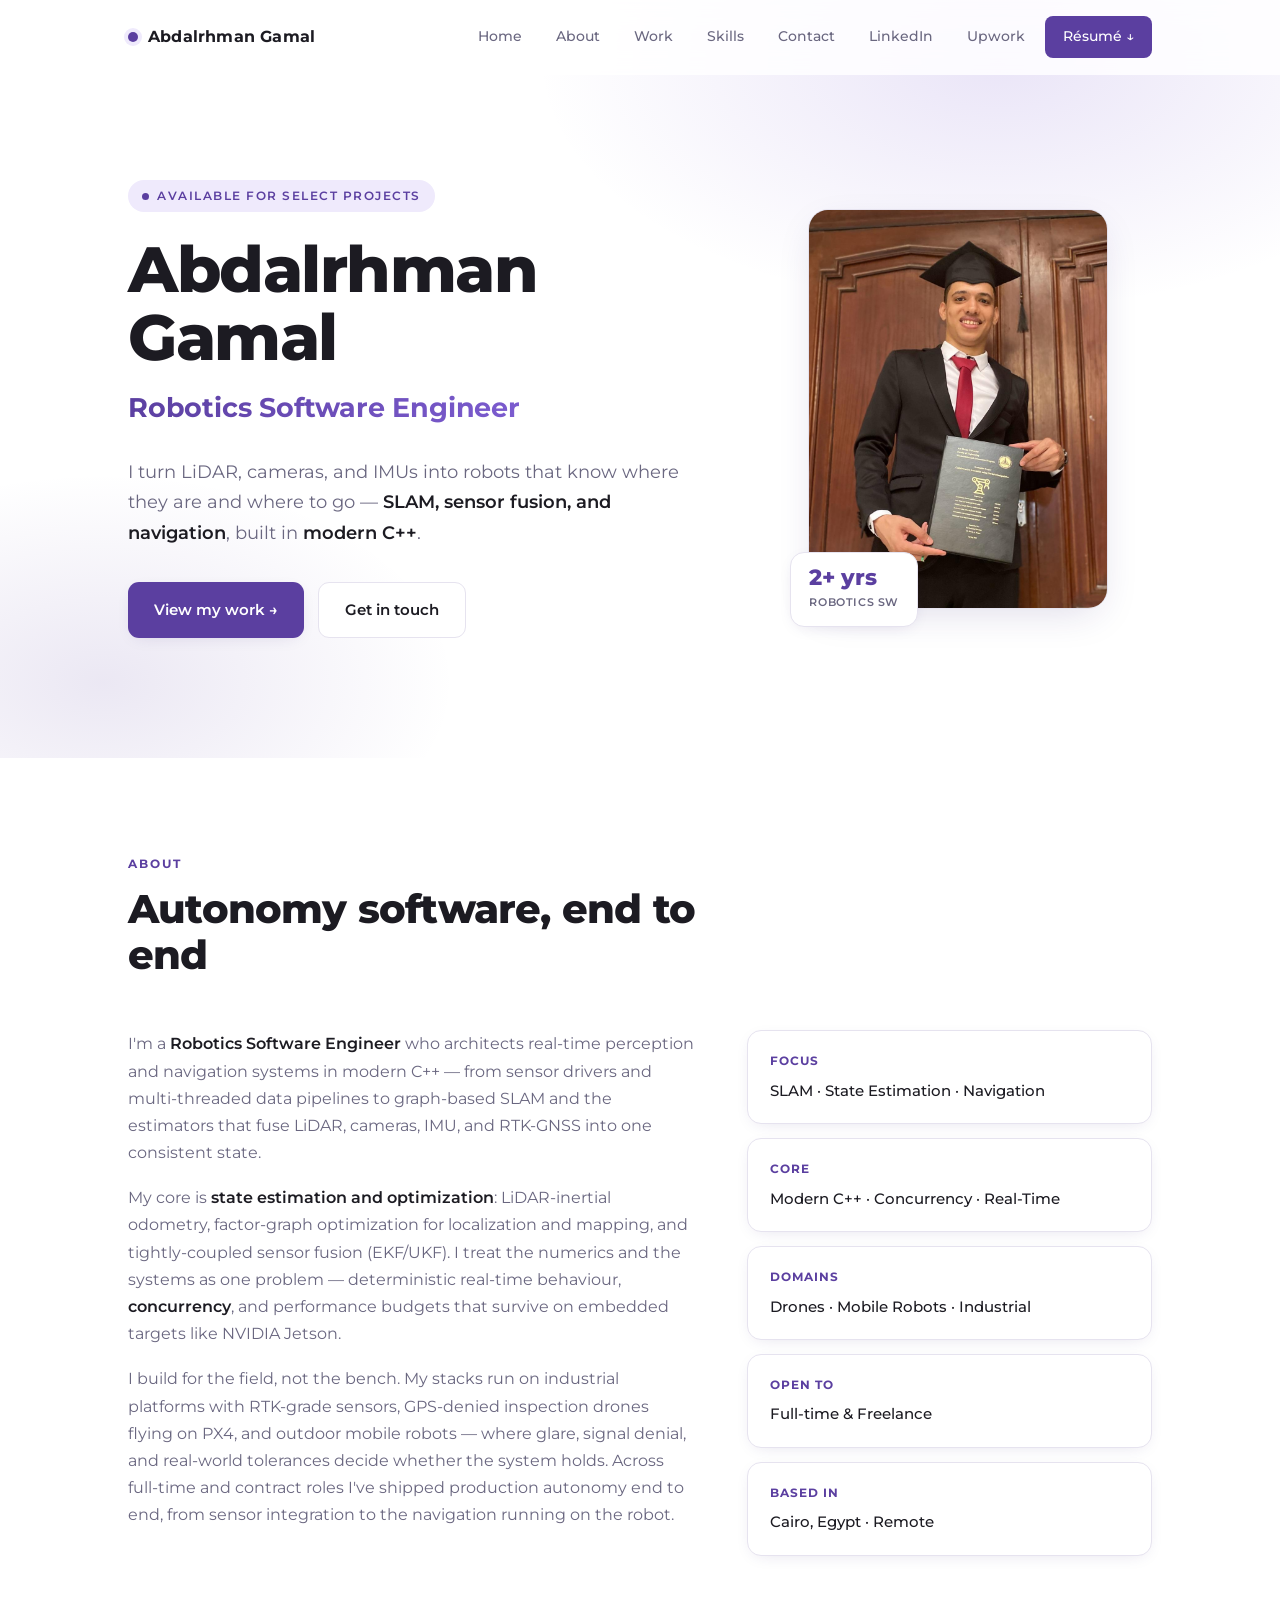
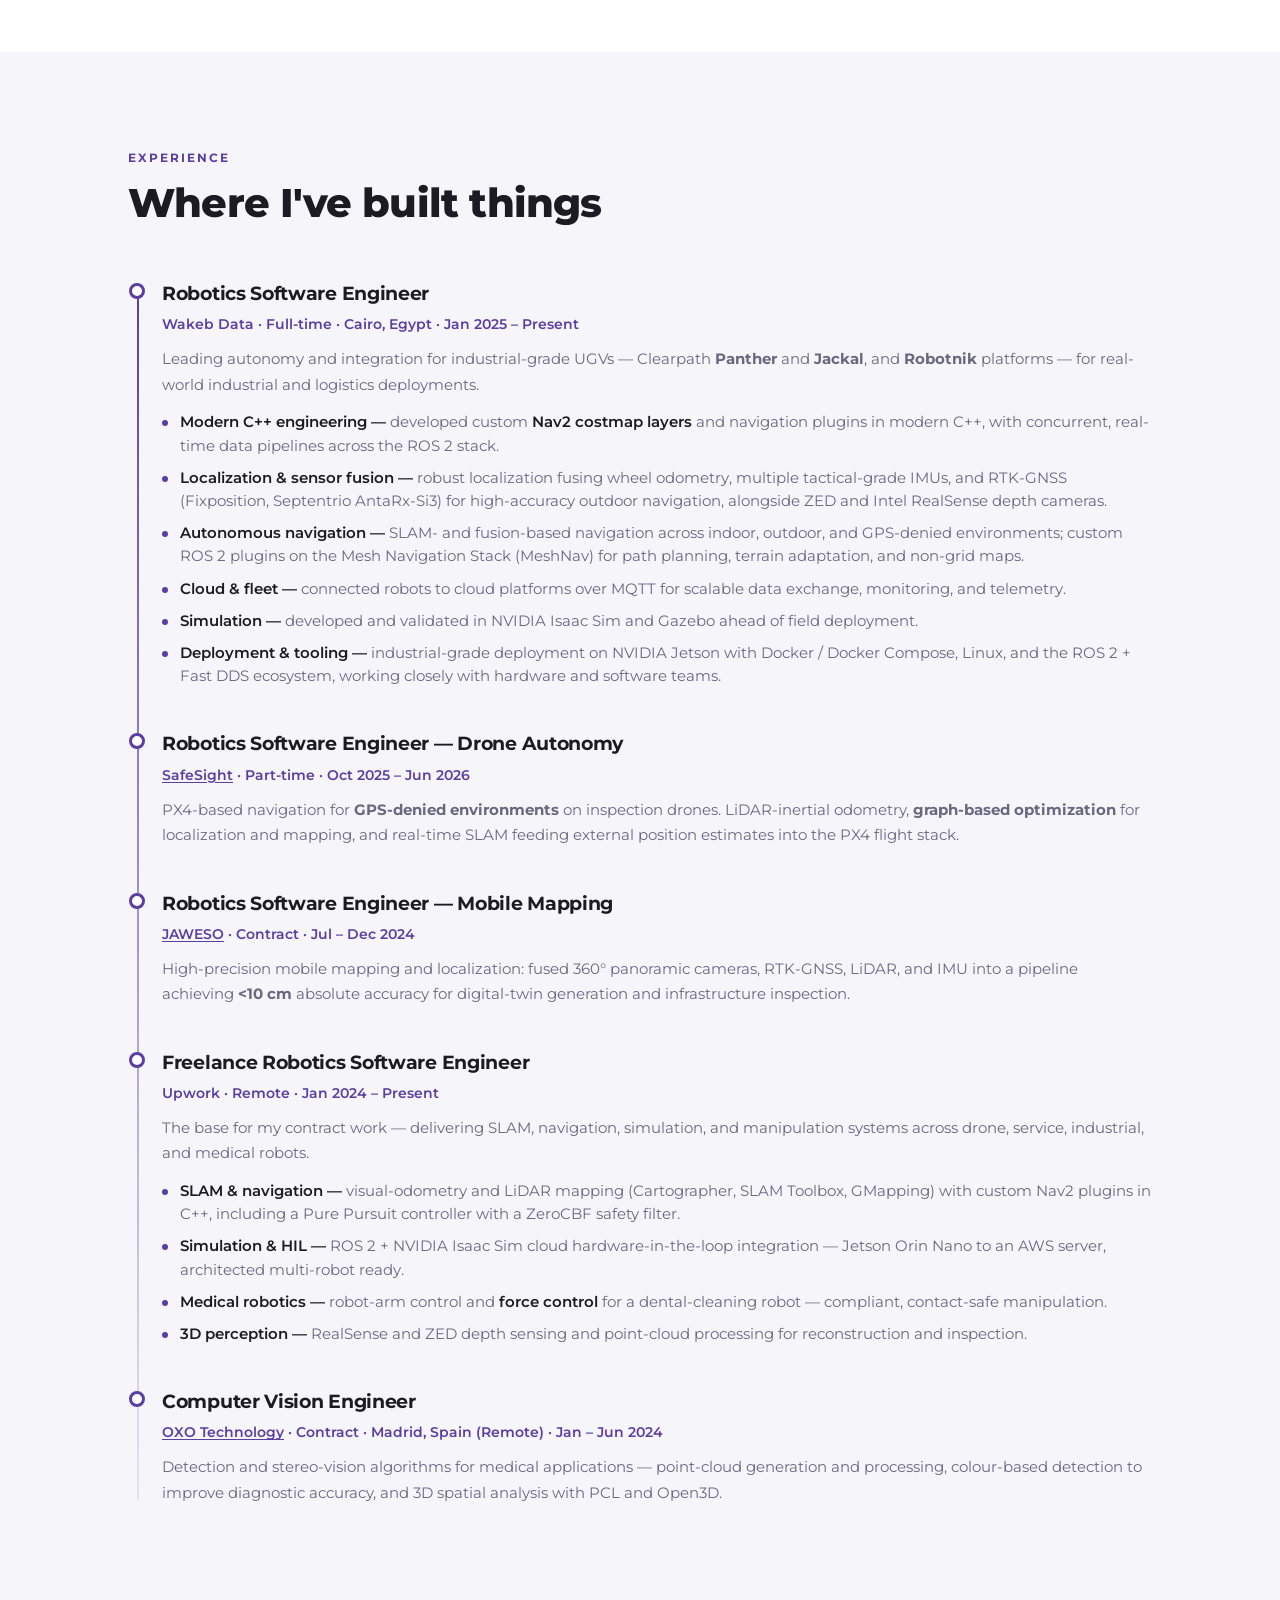
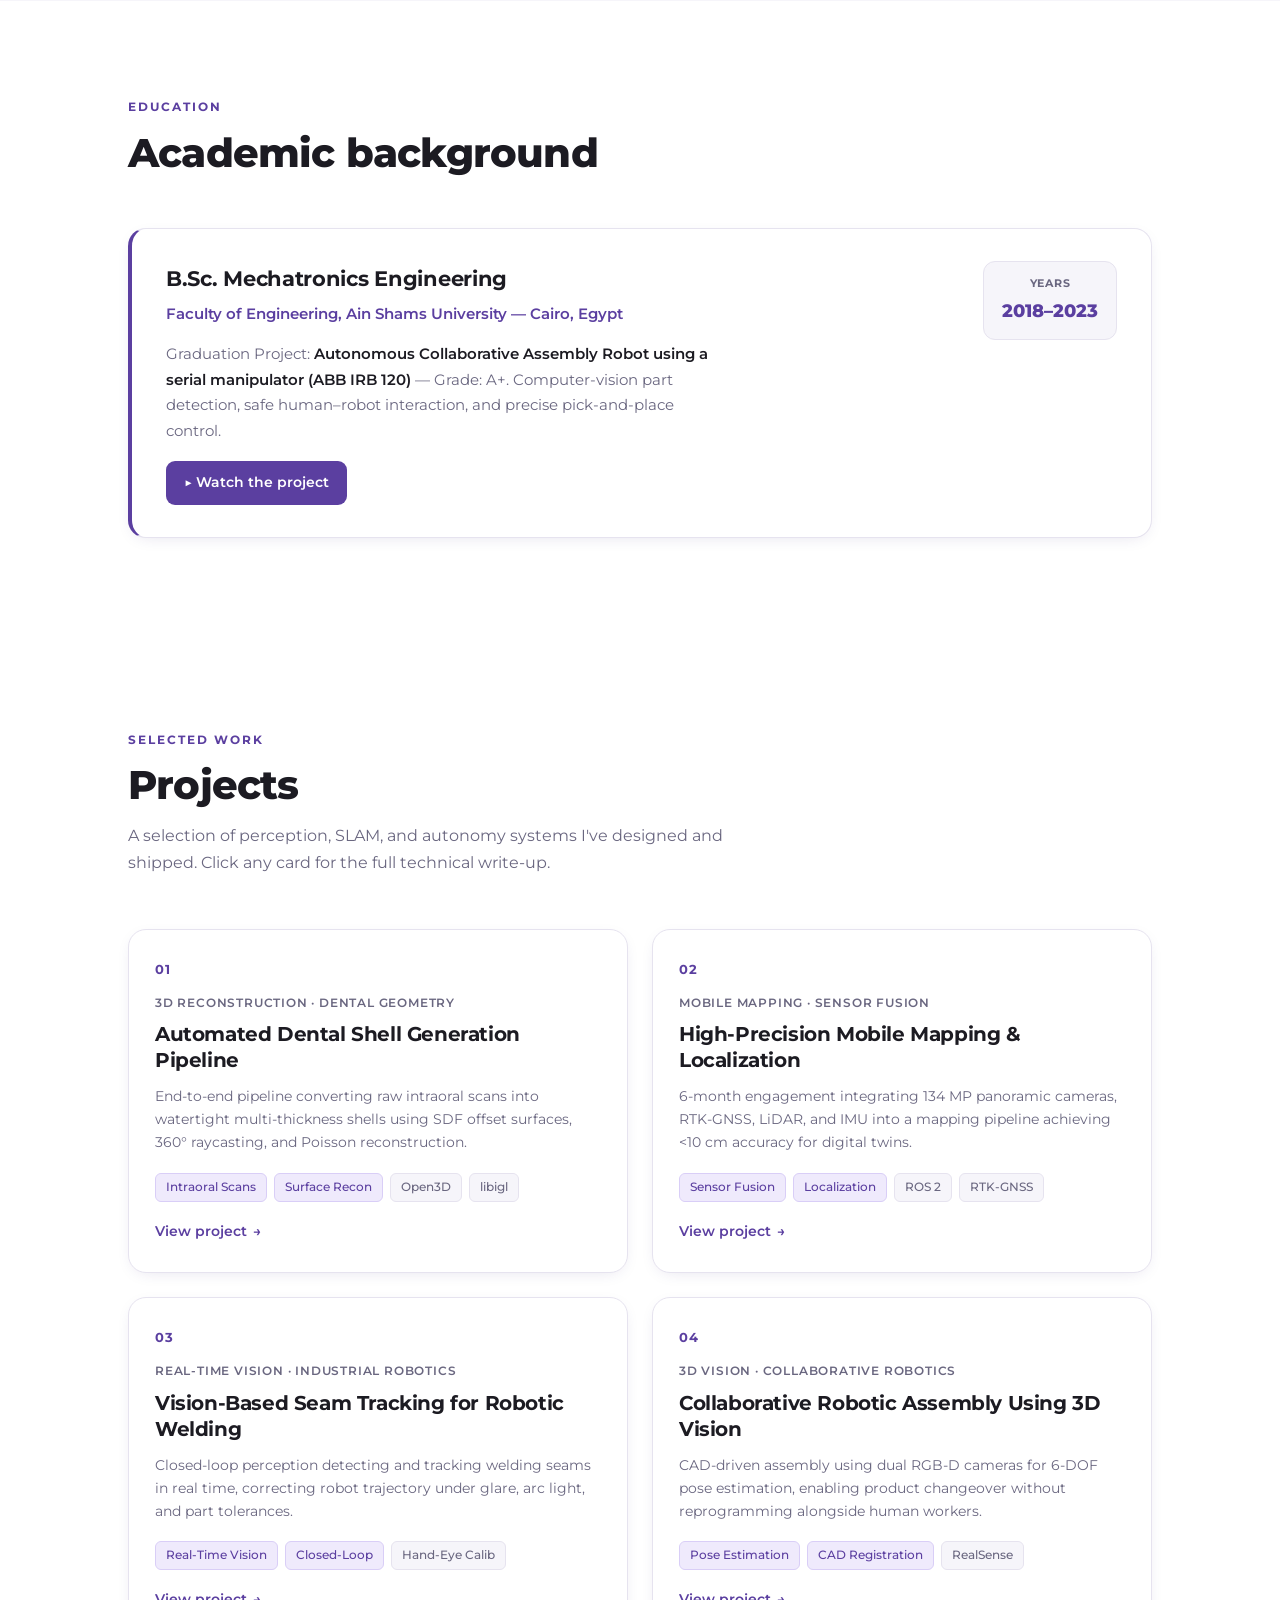
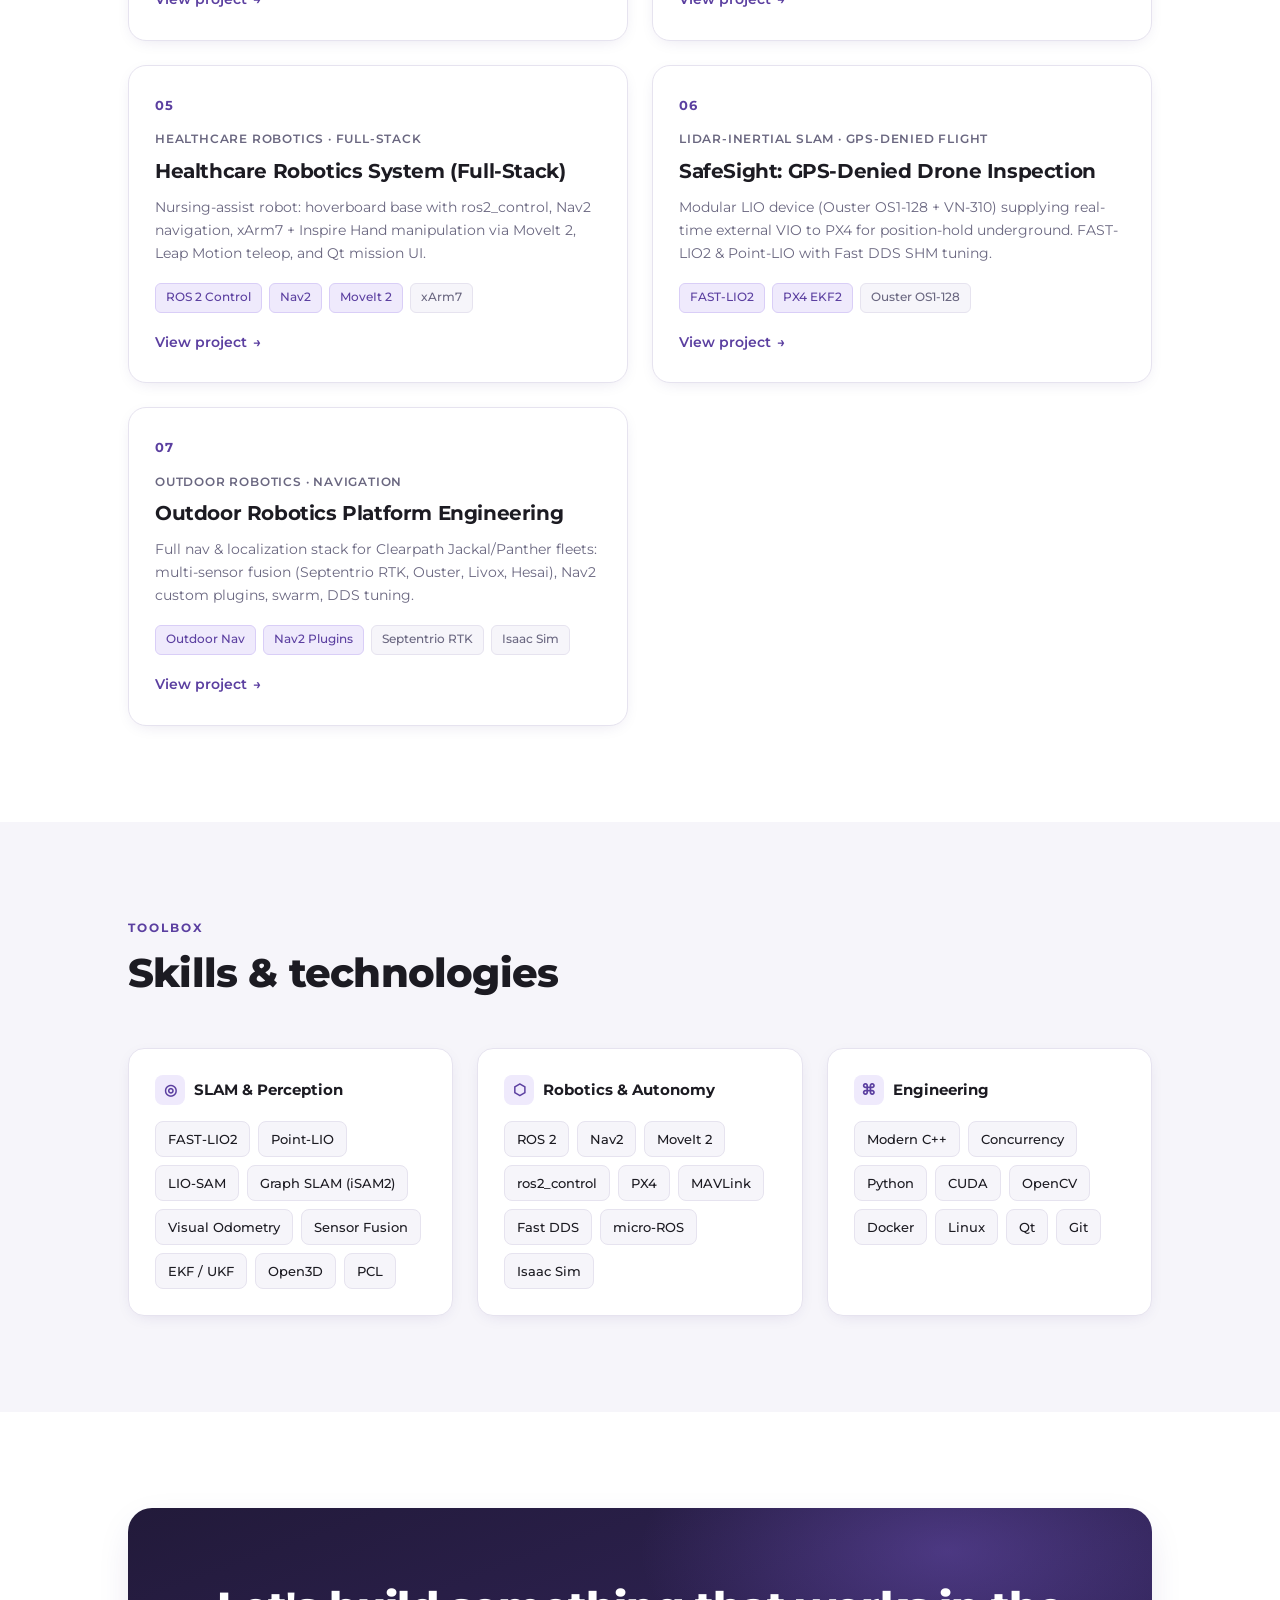
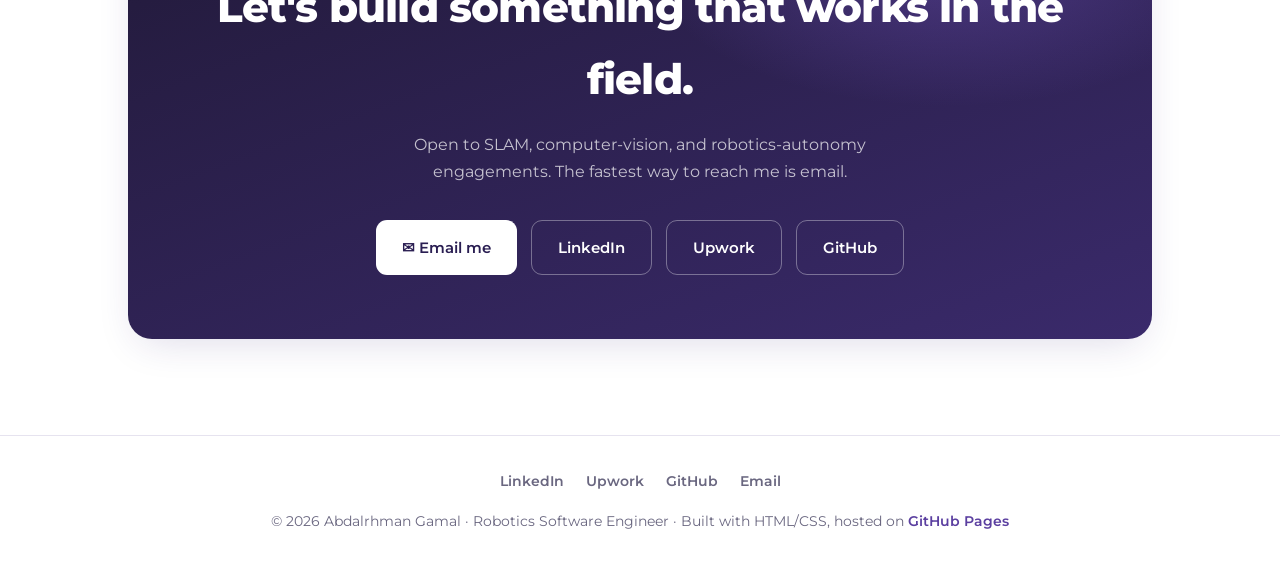
==== index.html @ 05fa5167 "Add YouTube 'Watch the project' button to Education graduation project" ====
<!DOCTYPE html>
<html lang="en">
<head>
<meta charset="UTF-8">
<meta name="viewport" content="width=device-width, initial-scale=1.0">
<title>Abdalrhman Gamal — Robotics Software Engineer</title>
<meta name="description" content="Robotics Software Engineer — SLAM, sensor fusion, navigation and perception for autonomous mobile robots and drones. Modern C++, ROS 2, PX4. Selected projects & experience.">
<meta name="theme-color" content="#5b3fa0">
<link rel="preconnect" href="https://fonts.googleapis.com">
<link rel="preconnect" href="https://fonts.gstatic.com" crossorigin>
<link href="https://fonts.googleapis.com/css2?family=Montserrat:ital,wght@0,400;0,500;0,600;0,700;0,800;1,400&display=swap" rel="stylesheet">
<style>
/* =========================================================
   Single-page portfolio — Montserrat, clean, professional
   ========================================================= */
:root{
  --bg:#ffffff;
  --bg-alt:#f6f5fa;
  --surface:#ffffff;
  --border:#e6e3ef;
  --text:#1c1b22;
  --text-muted:#6a6780;
  --accent:#5b3fa0;
  --accent-2:#7c5cd0;
  --accent-soft:#efeafc;
  --shadow:0 12px 40px -12px rgba(46,26,110,.18);
  --shadow-sm:0 4px 18px -8px rgba(46,26,110,.18);
  --font:'Montserrat',-apple-system,BlinkMacSystemFont,'Segoe UI',Helvetica,Arial,sans-serif;
  --maxw:1080px;
}
*,*::before,*::after{margin:0;padding:0;box-sizing:border-box}
html{scroll-behavior:smooth;scroll-padding-top:84px}
body{
  font-family:var(--font);
  background:var(--bg);
  color:var(--text);
  line-height:1.7;
  font-size:16px;
  -webkit-font-smoothing:antialiased;
  overflow-x:hidden;
}
a{color:inherit;text-decoration:none}
img{max-width:100%;display:block}
.container{max-width:var(--maxw);margin:0 auto;padding:0 28px}
section{padding:96px 0}

/* ---------- NAV ---------- */
.nav{
  position:fixed;top:0;left:0;right:0;z-index:100;
  background:rgba(255,255,255,.82);
  backdrop-filter:saturate(180%) blur(14px);
  border-bottom:1px solid transparent;
  transition:border-color .25s, box-shadow .25s;
}
.nav.scrolled{border-bottom-color:var(--border);box-shadow:0 4px 24px -18px rgba(0,0,0,.4)}
.nav-inner{max-width:var(--maxw);margin:0 auto;padding:16px 28px;display:flex;align-items:center;justify-content:space-between}
.brand{font-weight:700;font-size:16px;letter-spacing:.2px;display:flex;align-items:center;gap:10px}
.brand .dot{width:10px;height:10px;border-radius:50%;background:var(--accent);box-shadow:0 0 0 4px var(--accent-soft)}
.nav-links{display:flex;align-items:center;gap:6px}
.nav-links a{
  font-size:14px;font-weight:500;color:var(--text-muted);
  padding:8px 14px;border-radius:8px;transition:color .18s,background .18s;
}
.nav-links a:hover{color:var(--text);background:var(--bg-alt)}
.nav-cta{
  font-size:14px;font-weight:600;color:#fff!important;
  background:var(--accent);padding:9px 18px!important;border-radius:9px;
  transition:transform .18s,box-shadow .18s,background .18s!important;
}
.nav-cta:hover{background:var(--accent-2);transform:translateY(-1px);box-shadow:var(--shadow-sm)}
.nav-toggle{display:none;background:none;border:0;cursor:pointer;padding:8px;font-size:22px;color:var(--text)}

/* ---------- HERO ---------- */
.hero{position:relative;padding:180px 0 120px;overflow:hidden}
.hero::before{
  content:"";position:absolute;inset:0;z-index:-2;
  background:
    radial-gradient(60% 55% at 78% 8%, rgba(124,92,208,.16), transparent 60%),
    radial-gradient(50% 50% at 8% 90%, rgba(91,63,160,.12), transparent 55%);
}
.hero-grid{display:grid;grid-template-columns:1.35fr .9fr;gap:56px;align-items:center}
.eyebrow{
  display:inline-flex;align-items:center;gap:8px;
  font-size:12px;font-weight:600;letter-spacing:1.5px;text-transform:uppercase;
  color:var(--accent);background:var(--accent-soft);
  padding:6px 14px;border-radius:999px;margin-bottom:24px;
}
.eyebrow .pulse{width:7px;height:7px;border-radius:50%;background:var(--accent);animation:pulse 2s infinite}
@keyframes pulse{0%,100%{opacity:1}50%{opacity:.35}}
.hero h1{font-size:clamp(40px,6vw,64px);line-height:1.05;font-weight:800;letter-spacing:-1.5px;margin-bottom:14px}
.hero-role{font-size:clamp(19px,2.6vw,27px);font-weight:700;letter-spacing:-.2px;margin-bottom:26px}
.grad{background:linear-gradient(120deg,var(--accent),var(--accent-2));-webkit-background-clip:text;background-clip:text;color:transparent}
.hero-sub{font-size:18px;color:var(--text-muted);max-width:560px;margin-bottom:34px;font-weight:400}
.hero-sub strong{color:var(--text);font-weight:600}
.hero-actions{display:flex;gap:14px;flex-wrap:wrap}
.btn{
  display:inline-flex;align-items:center;gap:9px;font-weight:600;font-size:15px;
  padding:14px 26px;border-radius:11px;cursor:pointer;transition:transform .18s,box-shadow .18s,background .18s,border-color .18s;
}
.btn-primary{background:var(--accent);color:#fff;box-shadow:var(--shadow-sm)}
.btn-primary:hover{background:var(--accent-2);transform:translateY(-2px);box-shadow:var(--shadow)}
.btn-ghost{background:#fff;color:var(--text);border:1.5px solid var(--border)}
.btn-ghost:hover{border-color:var(--accent);color:var(--accent);transform:translateY(-2px)}

/* portrait */
.hero-portrait{position:relative;justify-self:center}
.portrait-frame{
  width:300px;height:400px;border-radius:20px;overflow:hidden;position:relative;
  background:linear-gradient(160deg,var(--accent-soft),#fff);
  border:1px solid var(--border);box-shadow:var(--shadow);
  display:flex;align-items:center;justify-content:center;
}
.portrait-frame img{width:100%;height:100%;object-fit:cover;object-position:center top}
.portrait-frame .ph{font-size:15px;color:var(--text-muted);text-align:center;padding:24px;font-weight:500}
.portrait-badge{
  position:absolute;bottom:-18px;left:-18px;background:#fff;border:1px solid var(--border);
  border-radius:14px;padding:14px 18px;box-shadow:var(--shadow-sm);
}
.portrait-badge .n{font-size:22px;font-weight:800;color:var(--accent);line-height:1}
.portrait-badge .l{font-size:11px;color:var(--text-muted);font-weight:600;text-transform:uppercase;letter-spacing:.6px;margin-top:4px}

/* ---------- SECTION HEADS ---------- */
.sec-head{margin-bottom:52px;max-width:620px}
.sec-kicker{font-size:12px;font-weight:700;letter-spacing:2px;text-transform:uppercase;color:var(--accent);margin-bottom:12px}
.sec-head h2{font-size:clamp(28px,4vw,40px);font-weight:800;letter-spacing:-.8px;line-height:1.15}
.sec-head p{margin-top:14px;color:var(--text-muted);font-size:16px}
.alt{background:var(--bg-alt)}

/* ---------- ABOUT ---------- */
.about-grid{display:grid;grid-template-columns:1.4fr 1fr;gap:52px;align-items:start}
.about-text p{color:var(--text-muted);margin-bottom:18px;font-size:16px}
.about-text p strong{color:var(--text);font-weight:600}
.about-facts{display:flex;flex-direction:column;gap:14px}
.fact{background:#fff;border:1px solid var(--border);border-radius:14px;padding:20px 22px;box-shadow:var(--shadow-sm)}
.fact .k{font-size:12px;font-weight:700;letter-spacing:1px;text-transform:uppercase;color:var(--accent);margin-bottom:6px}
.fact .v{font-size:15px;color:var(--text);font-weight:500}

/* ---------- EXPERIENCE ---------- */
.timeline{position:relative;padding-left:34px}
.timeline::before{content:"";position:absolute;left:9px;top:6px;bottom:6px;width:2px;background:linear-gradient(var(--accent),var(--border))}
.tl-item{position:relative;padding-bottom:40px}
.tl-item:last-child{padding-bottom:0}
.tl-item::before{content:"";position:absolute;left:-33px;top:5px;width:16px;height:16px;border-radius:50%;background:#fff;border:3px solid var(--accent)}
.tl-role{font-size:19px;font-weight:700;letter-spacing:-.3px}
.tl-meta{font-size:13.5px;color:var(--accent);font-weight:600;margin:3px 0 10px}
.tl-meta a{text-decoration:underline;text-decoration-thickness:1px;text-underline-offset:2px;transition:opacity .18s}
.tl-meta a:hover{opacity:.7}
.tl-desc{color:var(--text-muted);font-size:15px}
.tl-list{list-style:none;margin-top:14px;display:flex;flex-direction:column;gap:9px}
.tl-list li{position:relative;padding-left:18px;color:var(--text-muted);font-size:14.5px;line-height:1.6}
.tl-list li::before{content:"";position:absolute;left:0;top:9px;width:6px;height:6px;border-radius:50%;background:var(--accent)}
.tl-list strong{color:var(--text);font-weight:600}

/* ---------- EDUCATION ---------- */
.edu-card{display:flex;justify-content:space-between;gap:32px;flex-wrap:wrap;background:#fff;border:1px solid var(--border);border-left:4px solid var(--accent);border-radius:18px;padding:32px 34px;box-shadow:var(--shadow-sm)}
.edu-deg{font-size:21px;font-weight:700;letter-spacing:-.3px}
.edu-school{color:var(--accent);font-weight:600;font-size:14.5px;margin:6px 0 14px}
.edu-proj{color:var(--text-muted);font-size:15px;max-width:560px}
.edu-proj strong{color:var(--text);font-weight:600}
.edu-side{display:flex;gap:14px;align-items:flex-start}
.edu-badge{background:var(--bg-alt);border:1px solid var(--border);border-radius:12px;padding:12px 18px;text-align:center;min-width:96px}
.edu-badge .k{display:block;font-size:11px;font-weight:700;letter-spacing:.8px;text-transform:uppercase;color:var(--text-muted)}
.edu-badge .v{display:block;font-size:18px;font-weight:800;color:var(--accent);margin-top:4px}
.edu-video{display:inline-flex;align-items:center;gap:8px;margin-top:18px;font-size:14px;font-weight:600;color:#fff;background:var(--accent);padding:10px 18px;border-radius:9px;transition:background .18s,transform .18s,box-shadow .18s}
.edu-video:hover{background:var(--accent-2);transform:translateY(-1px);box-shadow:var(--shadow-sm)}

/* ---------- PROJECTS ---------- */
.proj-grid{display:grid;grid-template-columns:repeat(2,1fr);gap:24px}
.proj-card{
  position:relative;background:#fff;border:1px solid var(--border);border-radius:18px;
  padding:28px 26px;box-shadow:var(--shadow-sm);
  transition:transform .22s,box-shadow .22s,border-color .22s;
  display:flex;flex-direction:column;overflow:hidden;
}
.proj-card::after{content:"";position:absolute;top:0;left:0;right:0;height:3px;background:linear-gradient(90deg,var(--accent),var(--accent-2));transform:scaleX(0);transform-origin:left;transition:transform .3s}
.proj-card:hover{transform:translateY(-6px);box-shadow:var(--shadow);border-color:transparent}
.proj-card:hover::after{transform:scaleX(1)}
.proj-num{font-size:13px;font-weight:700;color:var(--accent);letter-spacing:1px}
.proj-domain{font-size:11.5px;font-weight:600;letter-spacing:.8px;text-transform:uppercase;color:var(--text-muted);margin:14px 0 8px}
.proj-title{font-size:20px;font-weight:700;letter-spacing:-.4px;line-height:1.3;margin-bottom:12px}
.proj-desc{font-size:14px;color:var(--text-muted);line-height:1.65;margin-bottom:18px;flex:1}
.proj-tags{display:flex;flex-wrap:wrap;gap:7px;margin-bottom:18px}
.ptag{font-size:11.5px;font-weight:500;padding:4px 10px;border-radius:6px;background:var(--bg-alt);border:1px solid var(--border);color:var(--text-muted)}
.ptag.hl{background:var(--accent-soft);border-color:#d9cef7;color:var(--accent)}
.proj-link{font-size:14px;font-weight:600;color:var(--accent);display:inline-flex;align-items:center;gap:6px;margin-top:auto}
.proj-link .arw{transition:transform .2s}
.proj-card:hover .proj-link .arw{transform:translateX(4px)}

/* ---------- SKILLS ---------- */
.skill-groups{display:grid;grid-template-columns:repeat(3,1fr);gap:24px}
.skill-col{background:#fff;border:1px solid var(--border);border-radius:16px;padding:26px;box-shadow:var(--shadow-sm)}
.skill-col h3{font-size:15px;font-weight:700;margin-bottom:16px;display:flex;align-items:center;gap:9px}
.skill-col h3 .ic{width:30px;height:30px;border-radius:8px;background:var(--accent-soft);color:var(--accent);display:flex;align-items:center;justify-content:center;font-size:15px}
.skill-list{display:flex;flex-wrap:wrap;gap:8px}
.skill{font-size:13px;font-weight:500;padding:6px 12px;border-radius:8px;background:var(--bg-alt);border:1px solid var(--border);transition:background .18s,color .18s,border-color .18s}
.skill:hover{background:var(--accent-soft);color:var(--accent);border-color:#d9cef7}

/* ---------- CONTACT ---------- */
.contact{text-align:center}
.contact-card{
  background:linear-gradient(160deg,#221a3a,#3a2a6b);color:#fff;border-radius:24px;
  padding:64px 32px;box-shadow:var(--shadow);position:relative;overflow:hidden;
}
.contact-card::before{content:"";position:absolute;inset:0;background:radial-gradient(50% 60% at 80% 10%,rgba(124,92,208,.4),transparent 60%)}
.contact-card>*{position:relative}
.contact-card h2{font-size:clamp(28px,4vw,42px);font-weight:800;letter-spacing:-.8px;margin-bottom:16px}
.contact-card p{color:rgba(255,255,255,.72);max-width:520px;margin:0 auto 34px;font-size:16px}
.contact-actions{display:flex;gap:14px;justify-content:center;flex-wrap:wrap}
.btn-light{background:#fff;color:#2a1e52}
.btn-light:hover{transform:translateY(-2px);box-shadow:0 12px 30px -10px rgba(0,0,0,.5)}
.btn-outline{background:transparent;color:#fff;border:1.5px solid rgba(255,255,255,.35)}
.btn-outline:hover{border-color:#fff;transform:translateY(-2px)}

/* ---------- FOOTER ---------- */
footer{border-top:1px solid var(--border);padding:34px 0;text-align:center;color:var(--text-muted);font-size:13.5px}
footer a{color:var(--accent);font-weight:600}
.foot-social{display:flex;gap:22px;justify-content:center;margin-bottom:16px;flex-wrap:wrap}
.foot-social a{font-size:14px;color:var(--text-muted);font-weight:600;transition:color .18s}
.foot-social a:hover{color:var(--accent)}

/* ---------- REVEAL ANIM ---------- */
.reveal{opacity:0;transform:translateY(26px);transition:opacity .6s ease,transform .6s ease}
.reveal.in{opacity:1;transform:none}
@media (prefers-reduced-motion:reduce){.reveal{opacity:1;transform:none;transition:none}html{scroll-behavior:auto}}

/* ---------- RESPONSIVE ---------- */
@media(max-width:860px){
  .hero-grid{grid-template-columns:1fr;gap:44px}
  .hero-portrait{order:-1;justify-self:start}
  .about-grid{grid-template-columns:1fr;gap:36px}
  .proj-grid{grid-template-columns:1fr}
  .skill-groups{grid-template-columns:1fr}
  .nav-links{
    position:fixed;top:64px;right:16px;left:16px;flex-direction:column;align-items:stretch;gap:4px;
    background:#fff;border:1px solid var(--border);border-radius:14px;padding:10px;box-shadow:var(--shadow);
    display:none;
  }
  .nav-links.open{display:flex}
  .nav-links a{padding:12px 14px}
  .nav-toggle{display:block}
}
@media(max-width:560px){
  section{padding:72px 0}
  .hero{padding:130px 0 80px}
  .contact-card{padding:48px 22px}
}
</style>
</head>
<body>

<!-- ===== NAV ===== -->
<nav class="nav" id="nav">
  <div class="nav-inner">
    <a href="#top" class="brand"><span class="dot"></span>Abdalrhman Gamal</a>
    <button class="nav-toggle" id="navToggle" aria-label="Toggle menu">☰</button>
    <div class="nav-links" id="navLinks">
      <a href="#top">Home</a>
      <a href="#about">About</a>
      <a href="#work">Work</a>
      <a href="#skills">Skills</a>
      <a href="#contact">Contact</a>
      <a href="https://www.linkedin.com/in/abdalrhman-gamal-53281a248" target="_blank" rel="noopener">LinkedIn</a>
      <a href="https://www.upwork.com/freelancers/~011dae3b80d2c48f09" target="_blank" rel="noopener">Upwork</a>
      <a href="Abdulrhman_Gamal.pdf" target="_blank" rel="noopener" class="nav-cta">Résumé ↓</a>
    </div>
  </div>
</nav>

<!-- ===== HERO ===== -->
<header class="hero" id="top">
  <div class="container hero-grid">
    <div class="reveal">
      <span class="eyebrow"><span class="pulse"></span>Available for select projects</span>
      <h1>Abdalrhman Gamal</h1>
      <p class="hero-role"><span class="grad">Robotics Software Engineer</span></p>
      <p class="hero-sub">
        I turn LiDAR, cameras, and IMUs into robots that know where they are and where to go —
        <strong>SLAM, sensor fusion, and navigation</strong>, built in <strong>modern C++</strong>.
      </p>
      <div class="hero-actions">
        <a href="#work" class="btn btn-primary">View my work →</a>
        <a href="#contact" class="btn btn-ghost">Get in touch</a>
      </div>
    </div>
    <div class="hero-portrait reveal">
      <div class="portrait-frame">
        <img src="images/photo.jpeg?v=2" alt="Abdalrhman Gamal — Robotics Software Engineer">
      </div>
      <div class="portrait-badge">
        <div class="n">2+ yrs</div>
        <div class="l">Robotics SW</div>
      </div>
    </div>
  </div>
</header>

<!-- ===== ABOUT ===== -->
<section id="about">
  <div class="container">
    <div class="sec-head reveal">
      <div class="sec-kicker">About</div>
      <h2>Autonomy software, end to end</h2>
    </div>
    <div class="about-grid">
      <div class="about-text reveal">
        <p>
          I'm a <strong>Robotics Software Engineer</strong> who architects real-time perception and
          navigation systems in modern C++ — from sensor drivers and multi-threaded data pipelines to
          graph-based SLAM and the estimators that fuse LiDAR, cameras, IMU, and RTK-GNSS into one
          consistent state.
        </p>
        <p>
          My core is <strong>state estimation and optimization</strong>: LiDAR-inertial odometry,
          factor-graph optimization for localization and mapping, and tightly-coupled sensor fusion
          (EKF/UKF). I treat the numerics and the systems as one problem — deterministic real-time
          behaviour, <strong>concurrency</strong>, and performance budgets that survive on embedded
          targets like NVIDIA Jetson.
        </p>
        <p>
          I build for the field, not the bench. My stacks run on industrial platforms with RTK-grade
          sensors, GPS-denied inspection drones flying on PX4, and outdoor mobile robots — where glare,
          signal denial, and real-world tolerances decide whether the system holds. Across full-time and
          contract roles I've shipped production autonomy end to end, from sensor integration to the
          navigation running on the robot.
        </p>
      </div>
      <div class="about-facts reveal">
        <div class="fact"><div class="k">Focus</div><div class="v">SLAM · State Estimation · Navigation</div></div>
        <div class="fact"><div class="k">Core</div><div class="v">Modern C++ · Concurrency · Real-Time</div></div>
        <div class="fact"><div class="k">Domains</div><div class="v">Drones · Mobile Robots · Industrial</div></div>
        <div class="fact"><div class="k">Open to</div><div class="v">Full-time &amp; Freelance</div></div>
        <div class="fact"><div class="k">Based in</div><div class="v">Cairo, Egypt · Remote</div></div>
      </div>
    </div>
  </div>
</section>

<!-- ===== EXPERIENCE ===== -->
<section id="experience" class="alt">
  <div class="container">
    <div class="sec-head reveal">
      <div class="sec-kicker">Experience</div>
      <h2>Where I've built things</h2>
    </div>
    <div class="timeline">
      <div class="tl-item reveal">
        <div class="tl-role">Robotics Software Engineer</div>
        <div class="tl-meta">Wakeb Data · Full-time · Cairo, Egypt · Jan 2025 – Present</div>
        <div class="tl-desc">
          Leading autonomy and integration for industrial-grade UGVs — Clearpath <strong>Panther</strong>
          and <strong>Jackal</strong>, and <strong>Robotnik</strong> platforms — for real-world industrial
          and logistics deployments.
        </div>
        <ul class="tl-list">
          <li><strong>Modern C++ engineering —</strong> developed custom <strong>Nav2 costmap layers</strong> and navigation plugins in modern C++, with concurrent, real-time data pipelines across the ROS 2 stack.</li>
          <li><strong>Localization &amp; sensor fusion —</strong> robust localization fusing wheel odometry, multiple tactical-grade IMUs, and RTK-GNSS (Fixposition, Septentrio AntaRx-Si3) for high-accuracy outdoor navigation, alongside ZED and Intel RealSense depth cameras.</li>
          <li><strong>Autonomous navigation —</strong> SLAM- and fusion-based navigation across indoor, outdoor, and GPS-denied environments; custom ROS 2 plugins on the Mesh Navigation Stack (MeshNav) for path planning, terrain adaptation, and non-grid maps.</li>
          <li><strong>Cloud &amp; fleet —</strong> connected robots to cloud platforms over MQTT for scalable data exchange, monitoring, and telemetry.</li>
          <li><strong>Simulation —</strong> developed and validated in NVIDIA Isaac Sim and Gazebo ahead of field deployment.</li>
          <li><strong>Deployment &amp; tooling —</strong> industrial-grade deployment on NVIDIA Jetson with Docker / Docker Compose, Linux, and the ROS 2 + Fast DDS ecosystem, working closely with hardware and software teams.</li>
        </ul>
      </div>
      <div class="tl-item reveal">
        <div class="tl-role">Robotics Software Engineer — Drone Autonomy</div>
        <div class="tl-meta"><a href="https://safesightxp.com/" target="_blank" rel="noopener">SafeSight</a> · Part-time · Oct 2025 – Jun 2026</div>
        <div class="tl-desc">
          PX4-based navigation for <strong>GPS-denied environments</strong> on inspection drones. LiDAR-inertial
          odometry, <strong>graph-based optimization</strong> for localization and mapping, and real-time SLAM
          feeding external position estimates into the PX4 flight stack.
        </div>
      </div>
      <div class="tl-item reveal">
        <div class="tl-role">Robotics Software Engineer — Mobile Mapping</div>
        <div class="tl-meta"><a href="https://www.jaweso.com/" target="_blank" rel="noopener">JAWESO</a> · Contract · Jul – Dec 2024</div>
        <div class="tl-desc">
          High-precision mobile mapping and localization: fused 360° panoramic cameras, RTK-GNSS, LiDAR, and
          IMU into a pipeline achieving <strong>&lt;10 cm</strong> absolute accuracy for digital-twin generation
          and infrastructure inspection.
        </div>
      </div>
      <div class="tl-item reveal">
        <div class="tl-role">Freelance Robotics Software Engineer</div>
        <div class="tl-meta">Upwork · Remote · Jan 2024 – Present</div>
        <div class="tl-desc">
          The base for my contract work — delivering SLAM, navigation, simulation, and manipulation
          systems across drone, service, industrial, and medical robots.
        </div>
        <ul class="tl-list">
          <li><strong>SLAM &amp; navigation —</strong> visual-odometry and LiDAR mapping (Cartographer, SLAM Toolbox, GMapping) with custom Nav2 plugins in C++, including a Pure Pursuit controller with a ZeroCBF safety filter.</li>
          <li><strong>Simulation &amp; HIL —</strong> ROS 2 + NVIDIA Isaac Sim cloud hardware-in-the-loop integration — Jetson Orin Nano to an AWS server, architected multi-robot ready.</li>
          <li><strong>Medical robotics —</strong> robot-arm control and <strong>force control</strong> for a dental-cleaning robot — compliant, contact-safe manipulation.</li>
          <li><strong>3D perception —</strong> RealSense and ZED depth sensing and point-cloud processing for reconstruction and inspection.</li>
        </ul>
      </div>
      <div class="tl-item reveal">
        <div class="tl-role">Computer Vision Engineer</div>
        <div class="tl-meta"><a href="https://oxotechnology.com/" target="_blank" rel="noopener">OXO Technology</a> · Contract · Madrid, Spain (Remote) · Jan – Jun 2024</div>
        <div class="tl-desc">
          Detection and stereo-vision algorithms for medical applications — point-cloud generation and
          processing, colour-based detection to improve diagnostic accuracy, and 3D spatial analysis with
          PCL and Open3D.
        </div>
      </div>
    </div>
  </div>
</section>

<!-- ===== EDUCATION ===== -->
<section id="education">
  <div class="container">
    <div class="sec-head reveal">
      <div class="sec-kicker">Education</div>
      <h2>Academic background</h2>
    </div>
    <div class="edu-card reveal">
      <div class="edu-main">
        <div class="edu-deg">B.Sc. Mechatronics Engineering</div>
        <div class="edu-school">Faculty of Engineering, Ain Shams University — Cairo, Egypt</div>
        <div class="edu-proj">
          Graduation Project: <strong>Autonomous Collaborative Assembly Robot using a serial manipulator (ABB IRB 120)</strong> — Grade: A+.
          Computer-vision part detection, safe human–robot interaction, and precise pick-and-place control.
        </div>
        <a href="https://youtu.be/nkfjWHfbmEg" target="_blank" rel="noopener" class="edu-video">▶ Watch the project</a>
      </div>
      <div class="edu-side">
        <div class="edu-badge"><span class="k">Years</span><span class="v">2018–2023</span></div>
      </div>
    </div>
  </div>
</section>

<!-- ===== WORK / PROJECTS ===== -->
<section id="work">
  <div class="container">
    <div class="sec-head reveal">
      <div class="sec-kicker">Selected Work</div>
      <h2>Projects</h2>
      <p>A selection of perception, SLAM, and autonomy systems I've designed and shipped. Click any card for the full technical write-up.</p>
    </div>
    <div class="proj-grid">

      <a href="project1.html" class="proj-card reveal">
        <div class="proj-num">01</div>
        <div class="proj-domain">3D Reconstruction · Dental Geometry</div>
        <div class="proj-title">Automated Dental Shell Generation Pipeline</div>
        <div class="proj-desc">End-to-end pipeline converting raw intraoral scans into watertight multi-thickness shells using SDF offset surfaces, 360° raycasting, and Poisson reconstruction.</div>
        <div class="proj-tags"><span class="ptag hl">Intraoral Scans</span><span class="ptag hl">Surface Recon</span><span class="ptag">Open3D</span><span class="ptag">libigl</span></div>
        <span class="proj-link">View project <span class="arw">→</span></span>
      </a>

      <a href="project2.html" class="proj-card reveal">
        <div class="proj-num">02</div>
        <div class="proj-domain">Mobile Mapping · Sensor Fusion</div>
        <div class="proj-title">High-Precision Mobile Mapping &amp; Localization</div>
        <div class="proj-desc">6-month engagement integrating 134 MP panoramic cameras, RTK-GNSS, LiDAR, and IMU into a mapping pipeline achieving &lt;10 cm accuracy for digital twins.</div>
        <div class="proj-tags"><span class="ptag hl">Sensor Fusion</span><span class="ptag hl">Localization</span><span class="ptag">ROS 2</span><span class="ptag">RTK-GNSS</span></div>
        <span class="proj-link">View project <span class="arw">→</span></span>
      </a>

      <a href="project3.html" class="proj-card reveal">
        <div class="proj-num">03</div>
        <div class="proj-domain">Real-Time Vision · Industrial Robotics</div>
        <div class="proj-title">Vision-Based Seam Tracking for Robotic Welding</div>
        <div class="proj-desc">Closed-loop perception detecting and tracking welding seams in real time, correcting robot trajectory under glare, arc light, and part tolerances.</div>
        <div class="proj-tags"><span class="ptag hl">Real-Time Vision</span><span class="ptag hl">Closed-Loop</span><span class="ptag">Hand-Eye Calib</span></div>
        <span class="proj-link">View project <span class="arw">→</span></span>
      </a>

      <a href="project4.html" class="proj-card reveal">
        <div class="proj-num">04</div>
        <div class="proj-domain">3D Vision · Collaborative Robotics</div>
        <div class="proj-title">Collaborative Robotic Assembly Using 3D Vision</div>
        <div class="proj-desc">CAD-driven assembly using dual RGB-D cameras for 6-DOF pose estimation, enabling product changeover without reprogramming alongside human workers.</div>
        <div class="proj-tags"><span class="ptag hl">Pose Estimation</span><span class="ptag hl">CAD Registration</span><span class="ptag">RealSense</span></div>
        <span class="proj-link">View project <span class="arw">→</span></span>
      </a>

      <a href="project5.html" class="proj-card reveal">
        <div class="proj-num">05</div>
        <div class="proj-domain">Healthcare Robotics · Full-Stack</div>
        <div class="proj-title">Healthcare Robotics System (Full-Stack)</div>
        <div class="proj-desc">Nursing-assist robot: hoverboard base with ros2_control, Nav2 navigation, xArm7 + Inspire Hand manipulation via MoveIt 2, Leap Motion teleop, and Qt mission UI.</div>
        <div class="proj-tags"><span class="ptag hl">ROS 2 Control</span><span class="ptag hl">Nav2</span><span class="ptag hl">MoveIt 2</span><span class="ptag">xArm7</span></div>
        <span class="proj-link">View project <span class="arw">→</span></span>
      </a>

      <a href="project6.html" class="proj-card reveal">
        <div class="proj-num">06</div>
        <div class="proj-domain">LiDAR-Inertial SLAM · GPS-Denied Flight</div>
        <div class="proj-title">SafeSight: GPS-Denied Drone Inspection</div>
        <div class="proj-desc">Modular LIO device (Ouster OS1-128 + VN-310) supplying real-time external VIO to PX4 for position-hold underground. FAST-LIO2 &amp; Point-LIO with Fast DDS SHM tuning.</div>
        <div class="proj-tags"><span class="ptag hl">FAST-LIO2</span><span class="ptag hl">PX4 EKF2</span><span class="ptag">Ouster OS1-128</span></div>
        <span class="proj-link">View project <span class="arw">→</span></span>
      </a>

      <a href="project7.html" class="proj-card reveal">
        <div class="proj-num">07</div>
        <div class="proj-domain">Outdoor Robotics · Navigation</div>
        <div class="proj-title">Outdoor Robotics Platform Engineering</div>
        <div class="proj-desc">Full nav &amp; localization stack for Clearpath Jackal/Panther fleets: multi-sensor fusion (Septentrio RTK, Ouster, Livox, Hesai), Nav2 custom plugins, swarm, DDS tuning.</div>
        <div class="proj-tags"><span class="ptag hl">Outdoor Nav</span><span class="ptag hl">Nav2 Plugins</span><span class="ptag">Septentrio RTK</span><span class="ptag">Isaac Sim</span></div>
        <span class="proj-link">View project <span class="arw">→</span></span>
      </a>

    </div>
  </div>
</section>

<!-- ===== SKILLS ===== -->
<section id="skills" class="alt">
  <div class="container">
    <div class="sec-head reveal">
      <div class="sec-kicker">Toolbox</div>
      <h2>Skills &amp; technologies</h2>
    </div>
    <div class="skill-groups">
      <div class="skill-col reveal">
        <h3><span class="ic">◎</span>SLAM &amp; Perception</h3>
        <div class="skill-list">
          <span class="skill">FAST-LIO2</span><span class="skill">Point-LIO</span><span class="skill">LIO-SAM</span>
          <span class="skill">Graph SLAM (iSAM2)</span><span class="skill">Visual Odometry</span><span class="skill">Sensor Fusion</span>
          <span class="skill">EKF / UKF</span><span class="skill">Open3D</span><span class="skill">PCL</span>
        </div>
      </div>
      <div class="skill-col reveal">
        <h3><span class="ic">⬡</span>Robotics &amp; Autonomy</h3>
        <div class="skill-list">
          <span class="skill">ROS 2</span><span class="skill">Nav2</span><span class="skill">MoveIt 2</span>
          <span class="skill">ros2_control</span><span class="skill">PX4</span><span class="skill">MAVLink</span>
          <span class="skill">Fast DDS</span><span class="skill">micro-ROS</span><span class="skill">Isaac Sim</span>
        </div>
      </div>
      <div class="skill-col reveal">
        <h3><span class="ic">⌘</span>Engineering</h3>
        <div class="skill-list">
          <span class="skill">Modern C++</span><span class="skill">Concurrency</span><span class="skill">Python</span>
          <span class="skill">CUDA</span><span class="skill">OpenCV</span><span class="skill">Docker</span>
          <span class="skill">Linux</span><span class="skill">Qt</span><span class="skill">Git</span>
        </div>
      </div>
    </div>
  </div>
</section>

<!-- ===== CONTACT ===== -->
<section id="contact" class="contact">
  <div class="container">
    <div class="contact-card reveal">
      <h2>Let's build something that works in the field.</h2>
      <p>Open to SLAM, computer-vision, and robotics-autonomy engagements. The fastest way to reach me is email.</p>
      <div class="contact-actions">
        <a href="mailto:abdalrhmangamal1999@gmail.com" class="btn btn-light">✉ Email me</a>
        <a href="https://www.linkedin.com/in/abdalrhman-gamal-53281a248" target="_blank" rel="noopener" class="btn btn-outline">LinkedIn</a>
        <a href="https://www.upwork.com/freelancers/~011dae3b80d2c48f09" target="_blank" rel="noopener" class="btn btn-outline">Upwork</a>
        <a href="https://github.com/abdalrhmangamal12" target="_blank" rel="noopener" class="btn btn-outline">GitHub</a>
      </div>
    </div>
  </div>
</section>

<footer>
  <div class="foot-social">
    <a href="https://www.linkedin.com/in/abdalrhman-gamal-53281a248" target="_blank" rel="noopener">LinkedIn</a>
    <a href="https://www.upwork.com/freelancers/~011dae3b80d2c48f09" target="_blank" rel="noopener">Upwork</a>
    <a href="https://github.com/abdalrhmangamal12" target="_blank" rel="noopener">GitHub</a>
    <a href="mailto:abdalrhmangamal1999@gmail.com">Email</a>
  </div>
  © <span id="year">2026</span> Abdalrhman Gamal · Robotics Software Engineer · Built with HTML/CSS, hosted on <a href="https://github.com/abdalrhmangamal12">GitHub Pages</a>
</footer>

<script>
// sticky nav shadow
const nav=document.getElementById('nav');
addEventListener('scroll',()=>nav.classList.toggle('scrolled',scrollY>12),{passive:true});
// mobile menu
const t=document.getElementById('navToggle'),l=document.getElementById('navLinks');
t.addEventListener('click',()=>l.classList.toggle('open'));
l.querySelectorAll('a').forEach(a=>a.addEventListener('click',()=>l.classList.remove('open')));
// reveal on scroll
const io=new IntersectionObserver((es)=>{es.forEach(e=>{if(e.isIntersecting){e.target.classList.add('in');io.unobserve(e.target)}})},{threshold:.12});
document.querySelectorAll('.reveal').forEach(el=>io.observe(el));
</script>
</body>
</html>
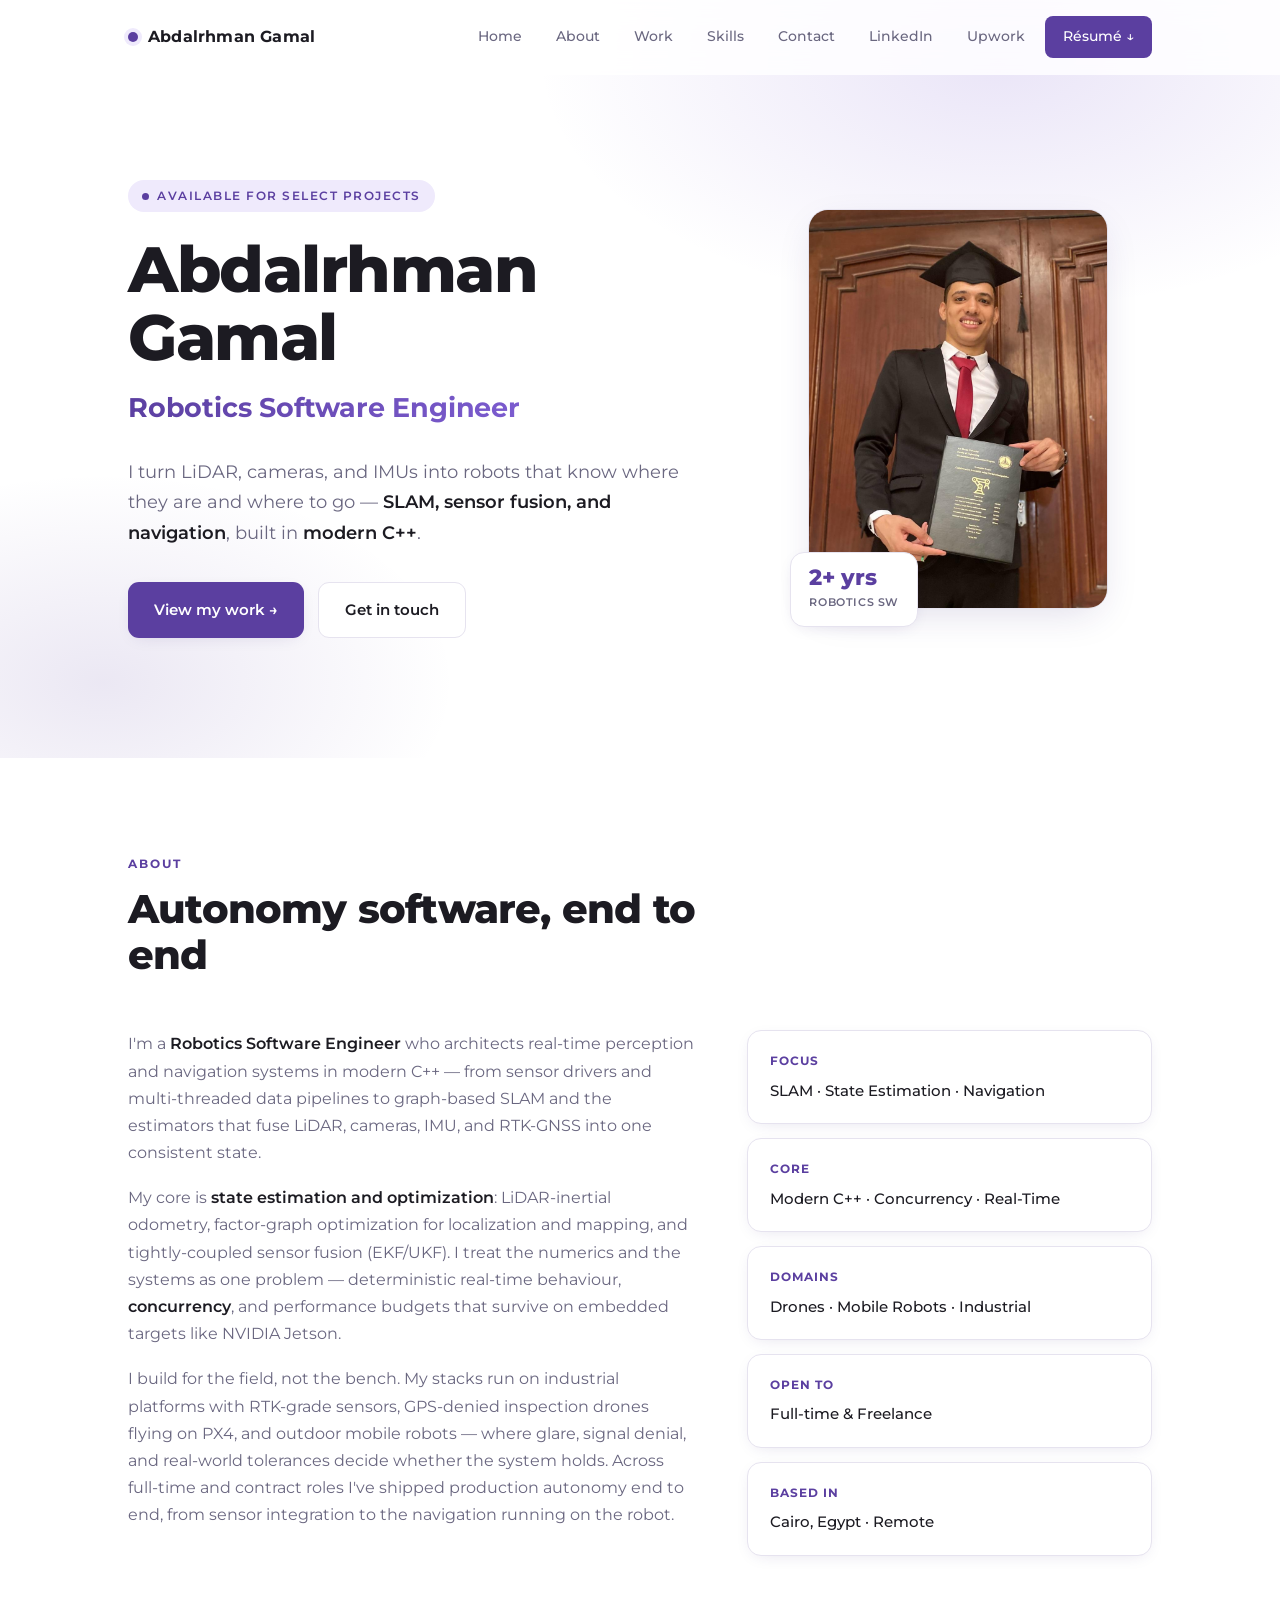
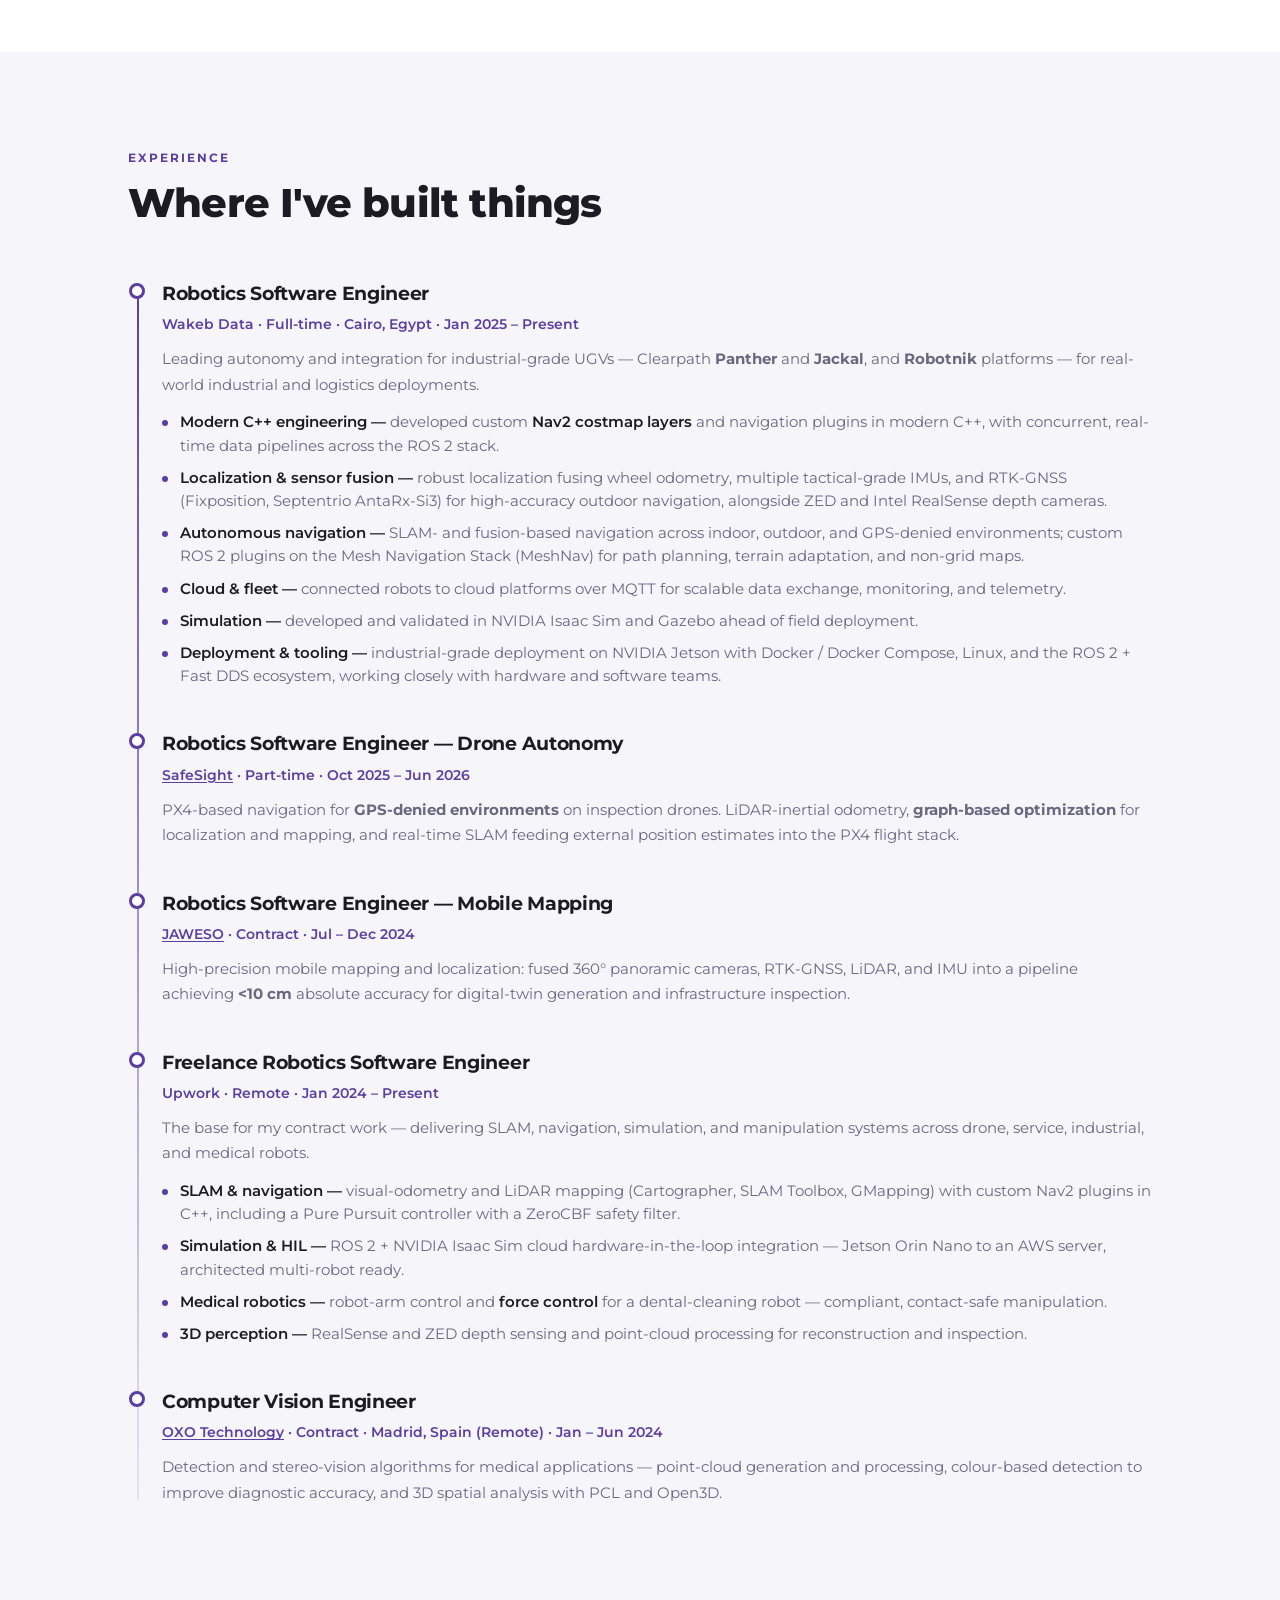
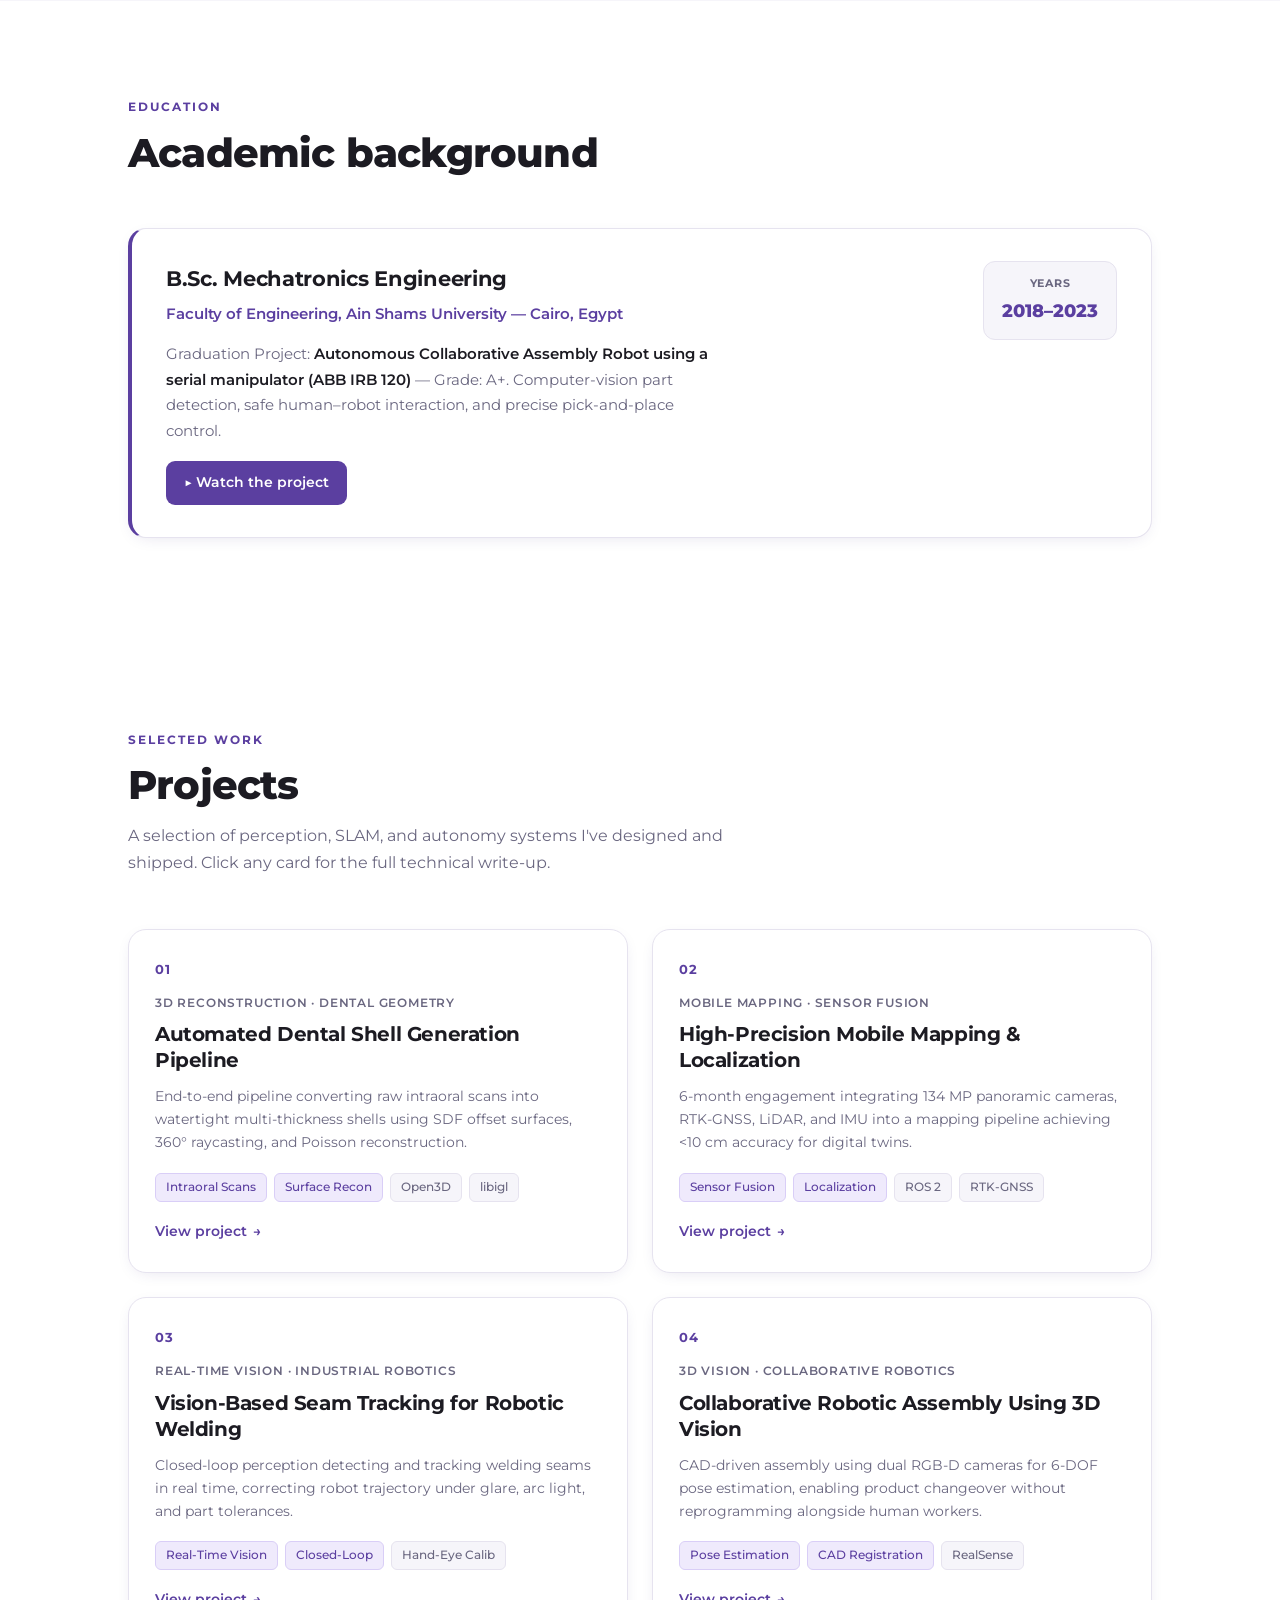
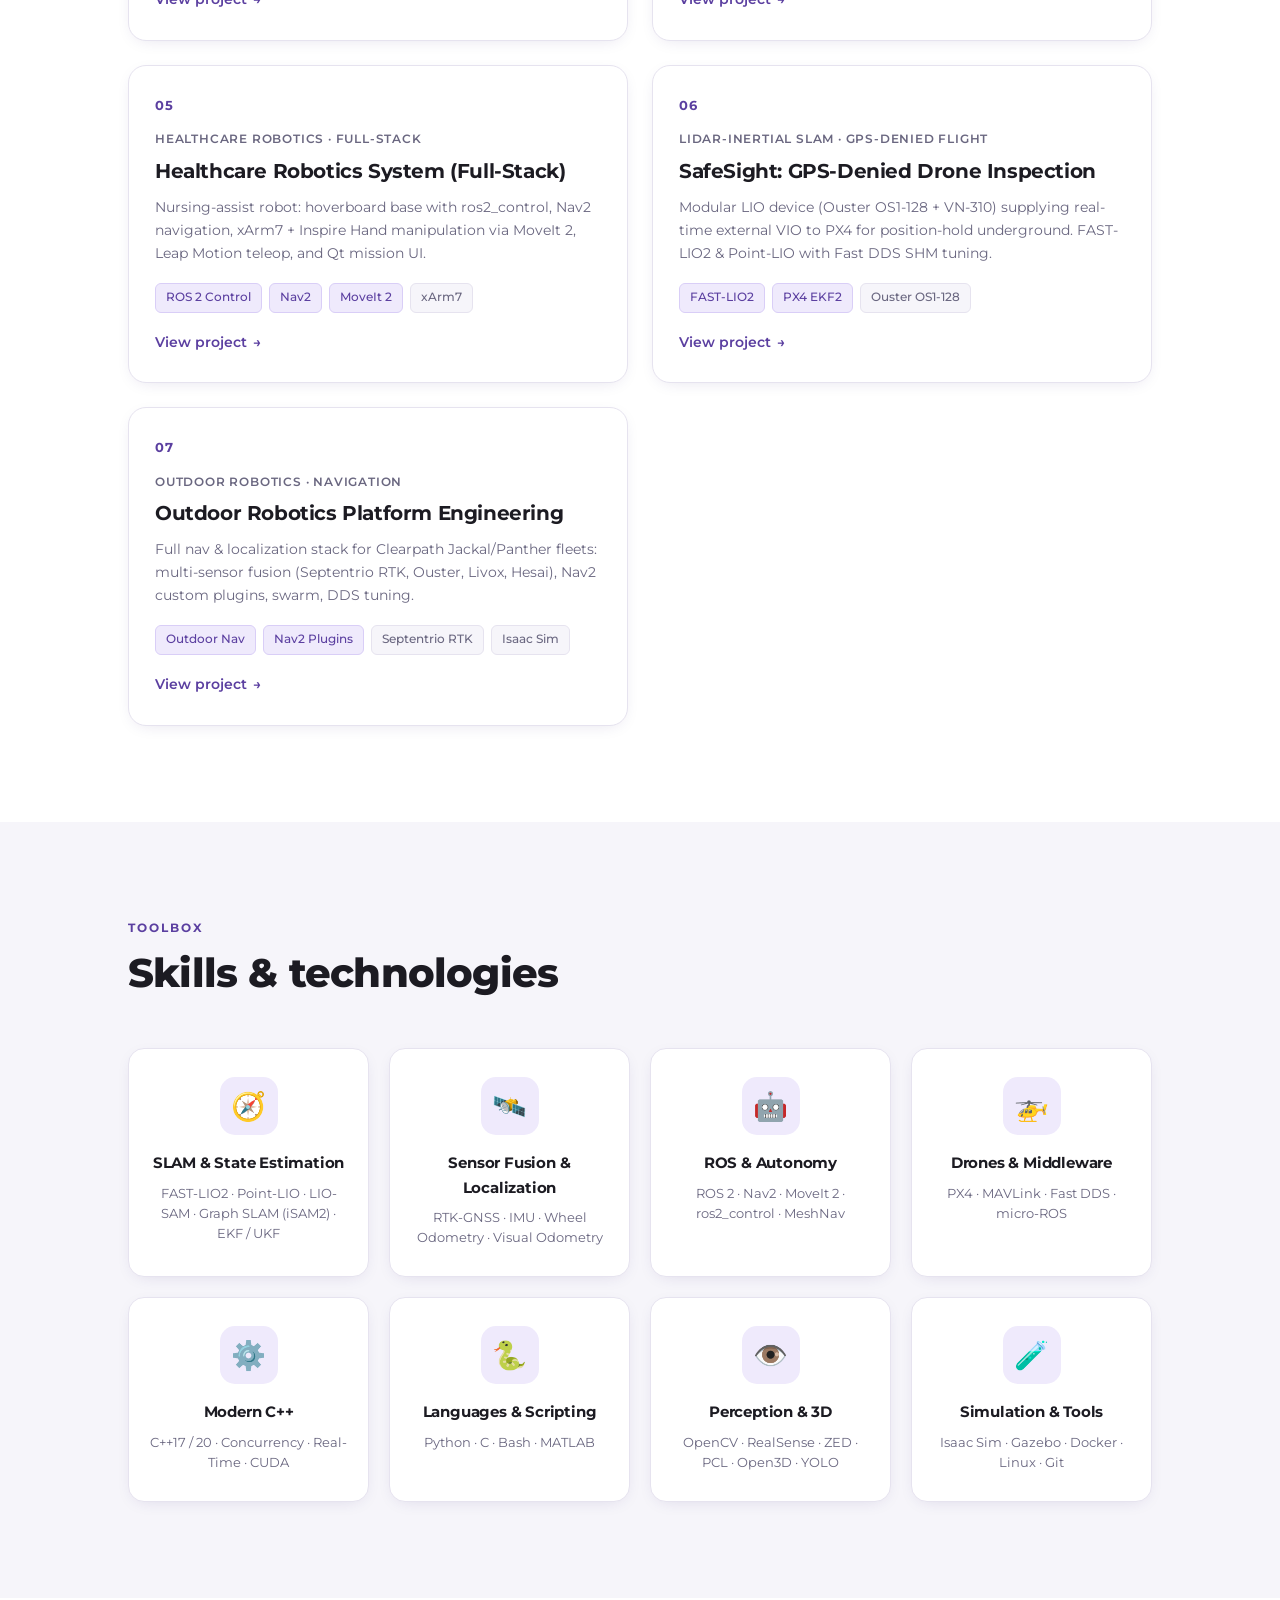
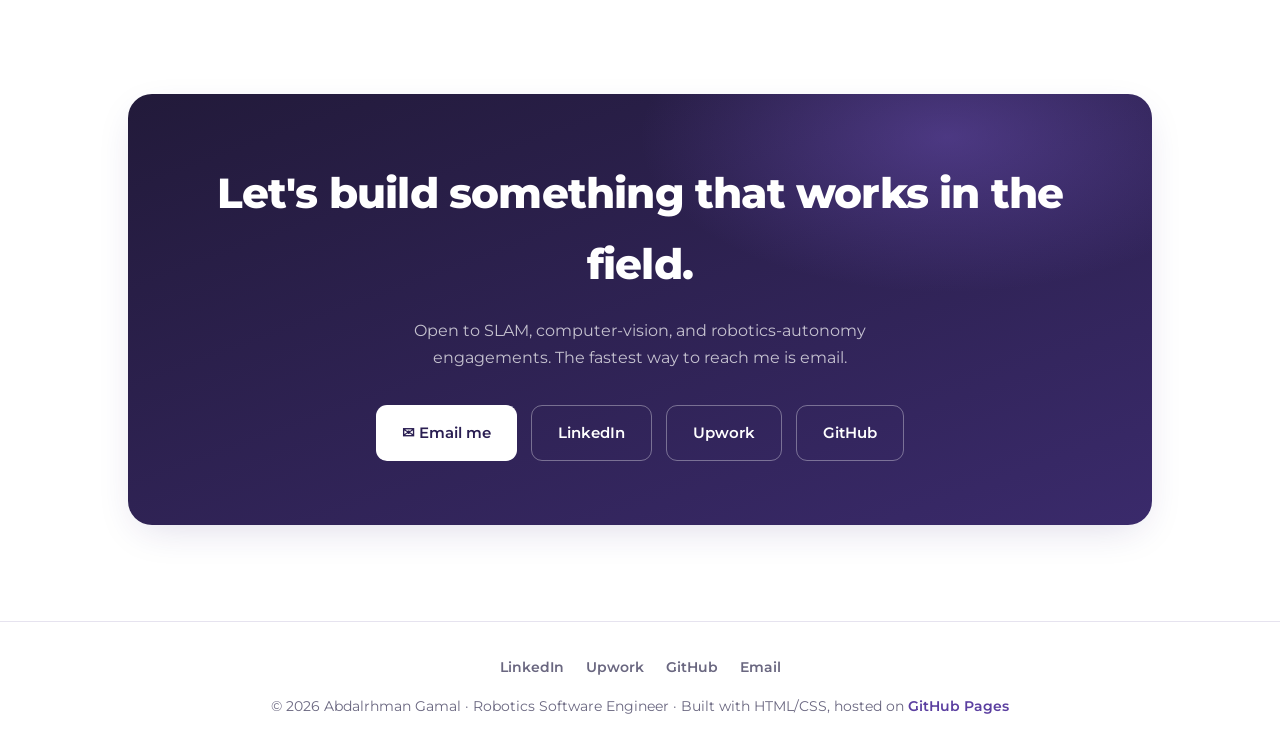
==== commit b590b186: "Redesign Skills as icon-card grid (8 categories) matching reference style" ====
--- a/index.html
+++ b/index.html
@@ -187,13 +187,12 @@
 .proj-card:hover .proj-link .arw{transform:translateX(4px)}
 
 /* ---------- SKILLS ---------- */
-.skill-groups{display:grid;grid-template-columns:repeat(3,1fr);gap:24px}
-.skill-col{background:#fff;border:1px solid var(--border);border-radius:16px;padding:26px;box-shadow:var(--shadow-sm)}
-.skill-col h3{font-size:15px;font-weight:700;margin-bottom:16px;display:flex;align-items:center;gap:9px}
-.skill-col h3 .ic{width:30px;height:30px;border-radius:8px;background:var(--accent-soft);color:var(--accent);display:flex;align-items:center;justify-content:center;font-size:15px}
-.skill-list{display:flex;flex-wrap:wrap;gap:8px}
-.skill{font-size:13px;font-weight:500;padding:6px 12px;border-radius:8px;background:var(--bg-alt);border:1px solid var(--border);transition:background .18s,color .18s,border-color .18s}
-.skill:hover{background:var(--accent-soft);color:var(--accent);border-color:#d9cef7}
+.skill-grid{display:grid;grid-template-columns:repeat(4,1fr);gap:20px}
+.skill-card{background:#fff;border:1px solid var(--border);border-radius:16px;padding:28px 20px;text-align:center;box-shadow:var(--shadow-sm);transition:transform .2s,box-shadow .2s,border-color .2s}
+.skill-card:hover{transform:translateY(-5px);box-shadow:var(--shadow);border-color:transparent}
+.skill-ic{width:58px;height:58px;margin:0 auto 16px;border-radius:15px;background:var(--accent-soft);display:flex;align-items:center;justify-content:center;font-size:28px;line-height:1}
+.skill-cat{font-size:14.5px;font-weight:700;letter-spacing:-.2px;margin-bottom:8px}
+.skill-items{font-size:12.5px;color:var(--text-muted);line-height:1.6}
 
 /* ---------- CONTACT ---------- */
 .contact{text-align:center}
@@ -229,7 +228,7 @@
   .hero-portrait{order:-1;justify-self:start}
   .about-grid{grid-template-columns:1fr;gap:36px}
   .proj-grid{grid-template-columns:1fr}
-  .skill-groups{grid-template-columns:1fr}
+  .skill-grid{grid-template-columns:repeat(2,1fr)}
   .nav-links{
     position:fixed;top:64px;right:16px;left:16px;flex-direction:column;align-items:stretch;gap:4px;
     background:#fff;border:1px solid var(--border);border-radius:14px;padding:10px;box-shadow:var(--shadow);
@@ -513,30 +512,46 @@
       <div class="sec-kicker">Toolbox</div>
       <h2>Skills &amp; technologies</h2>
     </div>
-    <div class="skill-groups">
-      <div class="skill-col reveal">
-        <h3><span class="ic">◎</span>SLAM &amp; Perception</h3>
-        <div class="skill-list">
-          <span class="skill">FAST-LIO2</span><span class="skill">Point-LIO</span><span class="skill">LIO-SAM</span>
-          <span class="skill">Graph SLAM (iSAM2)</span><span class="skill">Visual Odometry</span><span class="skill">Sensor Fusion</span>
-          <span class="skill">EKF / UKF</span><span class="skill">Open3D</span><span class="skill">PCL</span>
-        </div>
-      </div>
-      <div class="skill-col reveal">
-        <h3><span class="ic">⬡</span>Robotics &amp; Autonomy</h3>
-        <div class="skill-list">
-          <span class="skill">ROS 2</span><span class="skill">Nav2</span><span class="skill">MoveIt 2</span>
-          <span class="skill">ros2_control</span><span class="skill">PX4</span><span class="skill">MAVLink</span>
-          <span class="skill">Fast DDS</span><span class="skill">micro-ROS</span><span class="skill">Isaac Sim</span>
-        </div>
-      </div>
-      <div class="skill-col reveal">
-        <h3><span class="ic">⌘</span>Engineering</h3>
-        <div class="skill-list">
-          <span class="skill">Modern C++</span><span class="skill">Concurrency</span><span class="skill">Python</span>
-          <span class="skill">CUDA</span><span class="skill">OpenCV</span><span class="skill">Docker</span>
-          <span class="skill">Linux</span><span class="skill">Qt</span><span class="skill">Git</span>
-        </div>
+    <div class="skill-grid">
+      <div class="skill-card reveal">
+        <div class="skill-ic">🧭</div>
+        <div class="skill-cat">SLAM &amp; State Estimation</div>
+        <div class="skill-items">FAST-LIO2 · Point-LIO · LIO-SAM · Graph SLAM (iSAM2) · EKF / UKF</div>
+      </div>
+      <div class="skill-card reveal">
+        <div class="skill-ic">🛰️</div>
+        <div class="skill-cat">Sensor Fusion &amp; Localization</div>
+        <div class="skill-items">RTK-GNSS · IMU · Wheel Odometry · Visual Odometry</div>
+      </div>
+      <div class="skill-card reveal">
+        <div class="skill-ic">🤖</div>
+        <div class="skill-cat">ROS &amp; Autonomy</div>
+        <div class="skill-items">ROS 2 · Nav2 · MoveIt 2 · ros2_control · MeshNav</div>
+      </div>
+      <div class="skill-card reveal">
+        <div class="skill-ic">🚁</div>
+        <div class="skill-cat">Drones &amp; Middleware</div>
+        <div class="skill-items">PX4 · MAVLink · Fast DDS · micro-ROS</div>
+      </div>
+      <div class="skill-card reveal">
+        <div class="skill-ic">⚙️</div>
+        <div class="skill-cat">Modern C++</div>
+        <div class="skill-items">C++17 / 20 · Concurrency · Real-Time · CUDA</div>
+      </div>
+      <div class="skill-card reveal">
+        <div class="skill-ic">🐍</div>
+        <div class="skill-cat">Languages &amp; Scripting</div>
+        <div class="skill-items">Python · C · Bash · MATLAB</div>
+      </div>
+      <div class="skill-card reveal">
+        <div class="skill-ic">👁️</div>
+        <div class="skill-cat">Perception &amp; 3D</div>
+        <div class="skill-items">OpenCV · RealSense · ZED · PCL · Open3D · YOLO</div>
+      </div>
+      <div class="skill-card reveal">
+        <div class="skill-ic">🧪</div>
+        <div class="skill-cat">Simulation &amp; Tools</div>
+        <div class="skill-items">Isaac Sim · Gazebo · Docker · Linux · Git</div>
       </div>
     </div>
   </div>
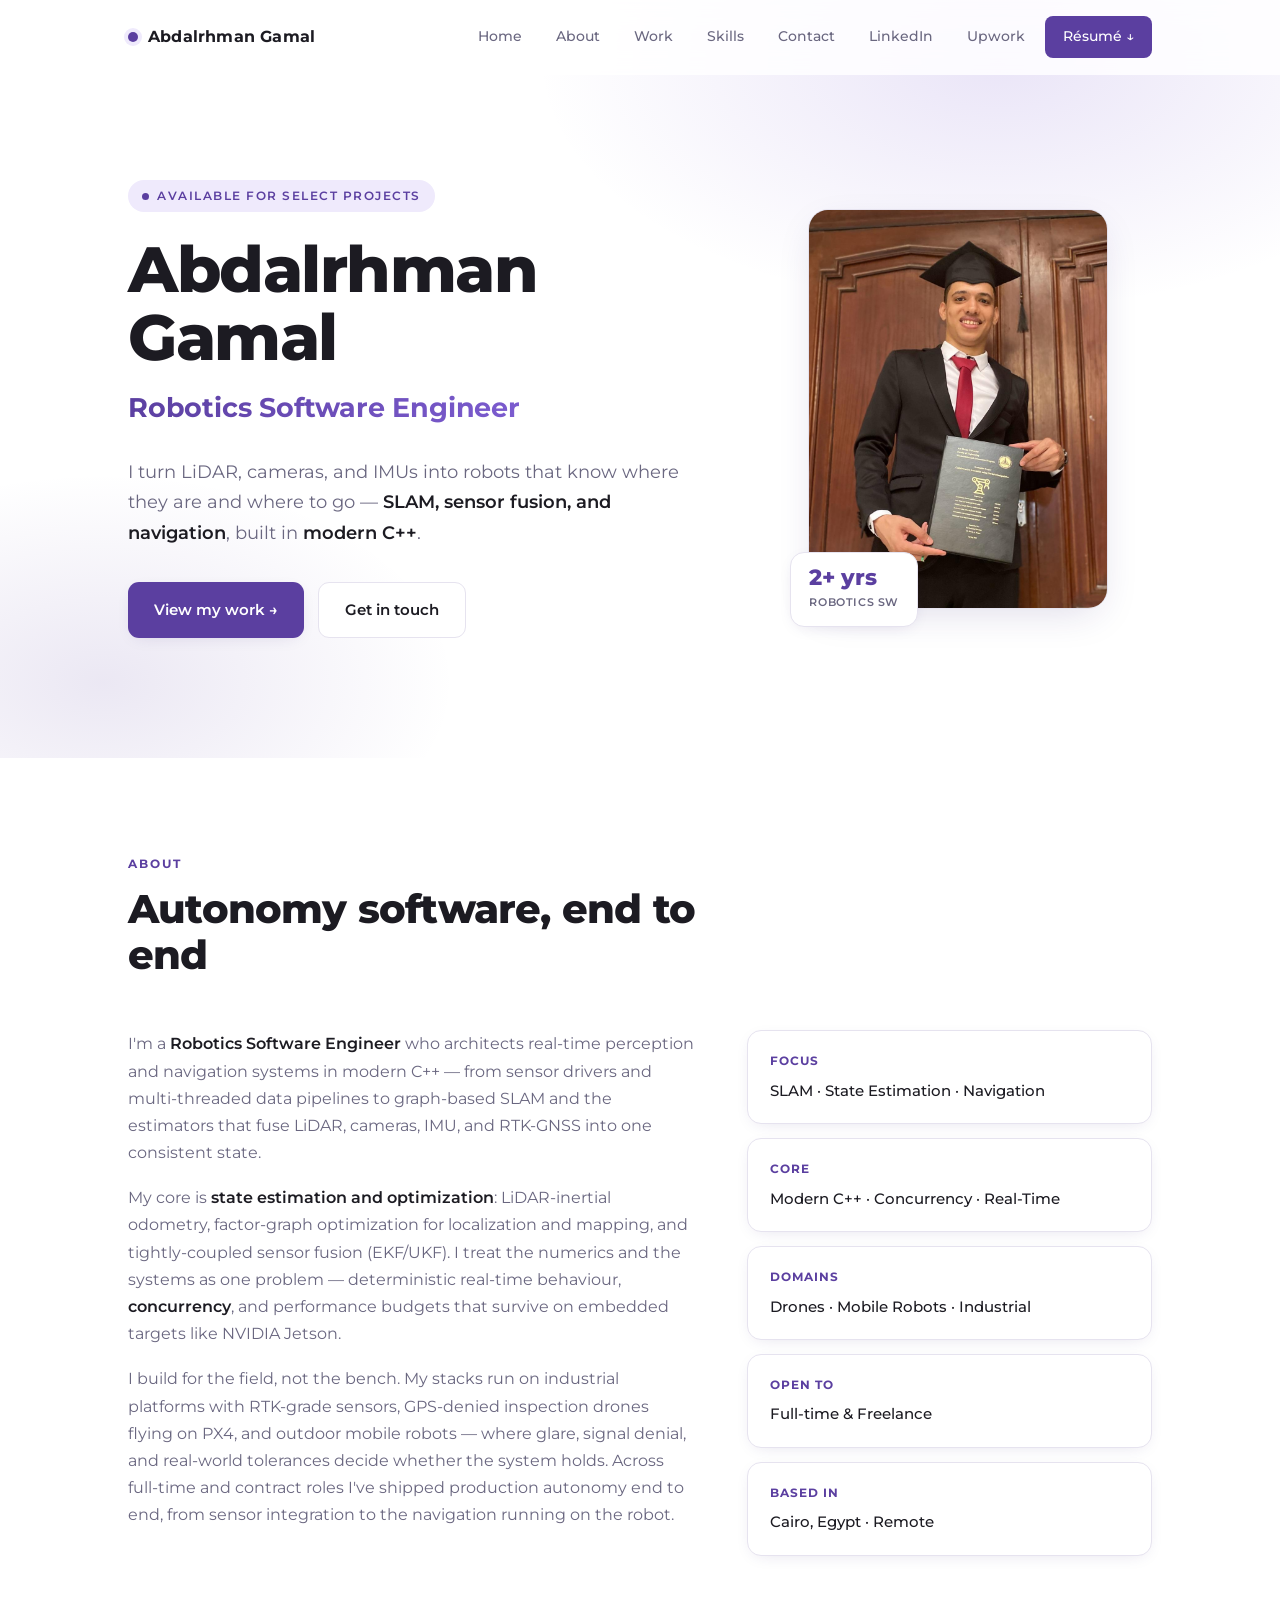
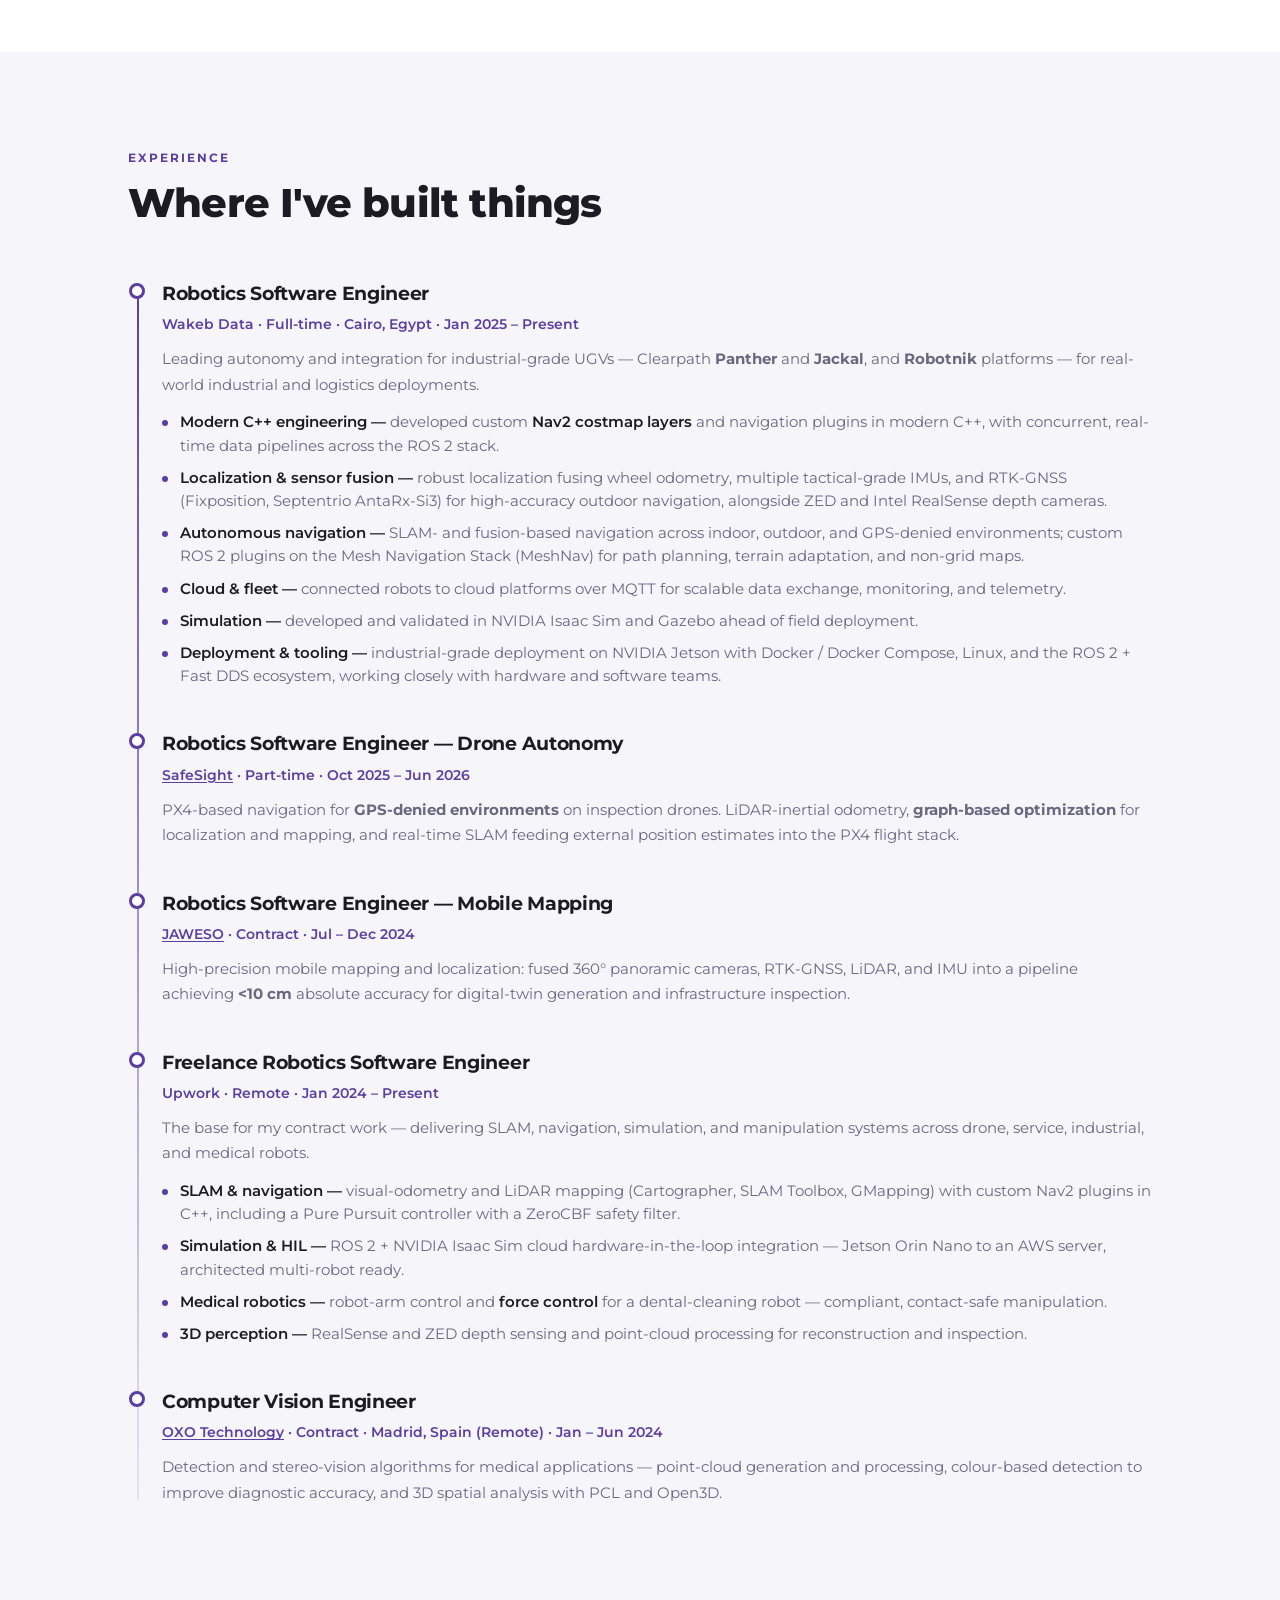
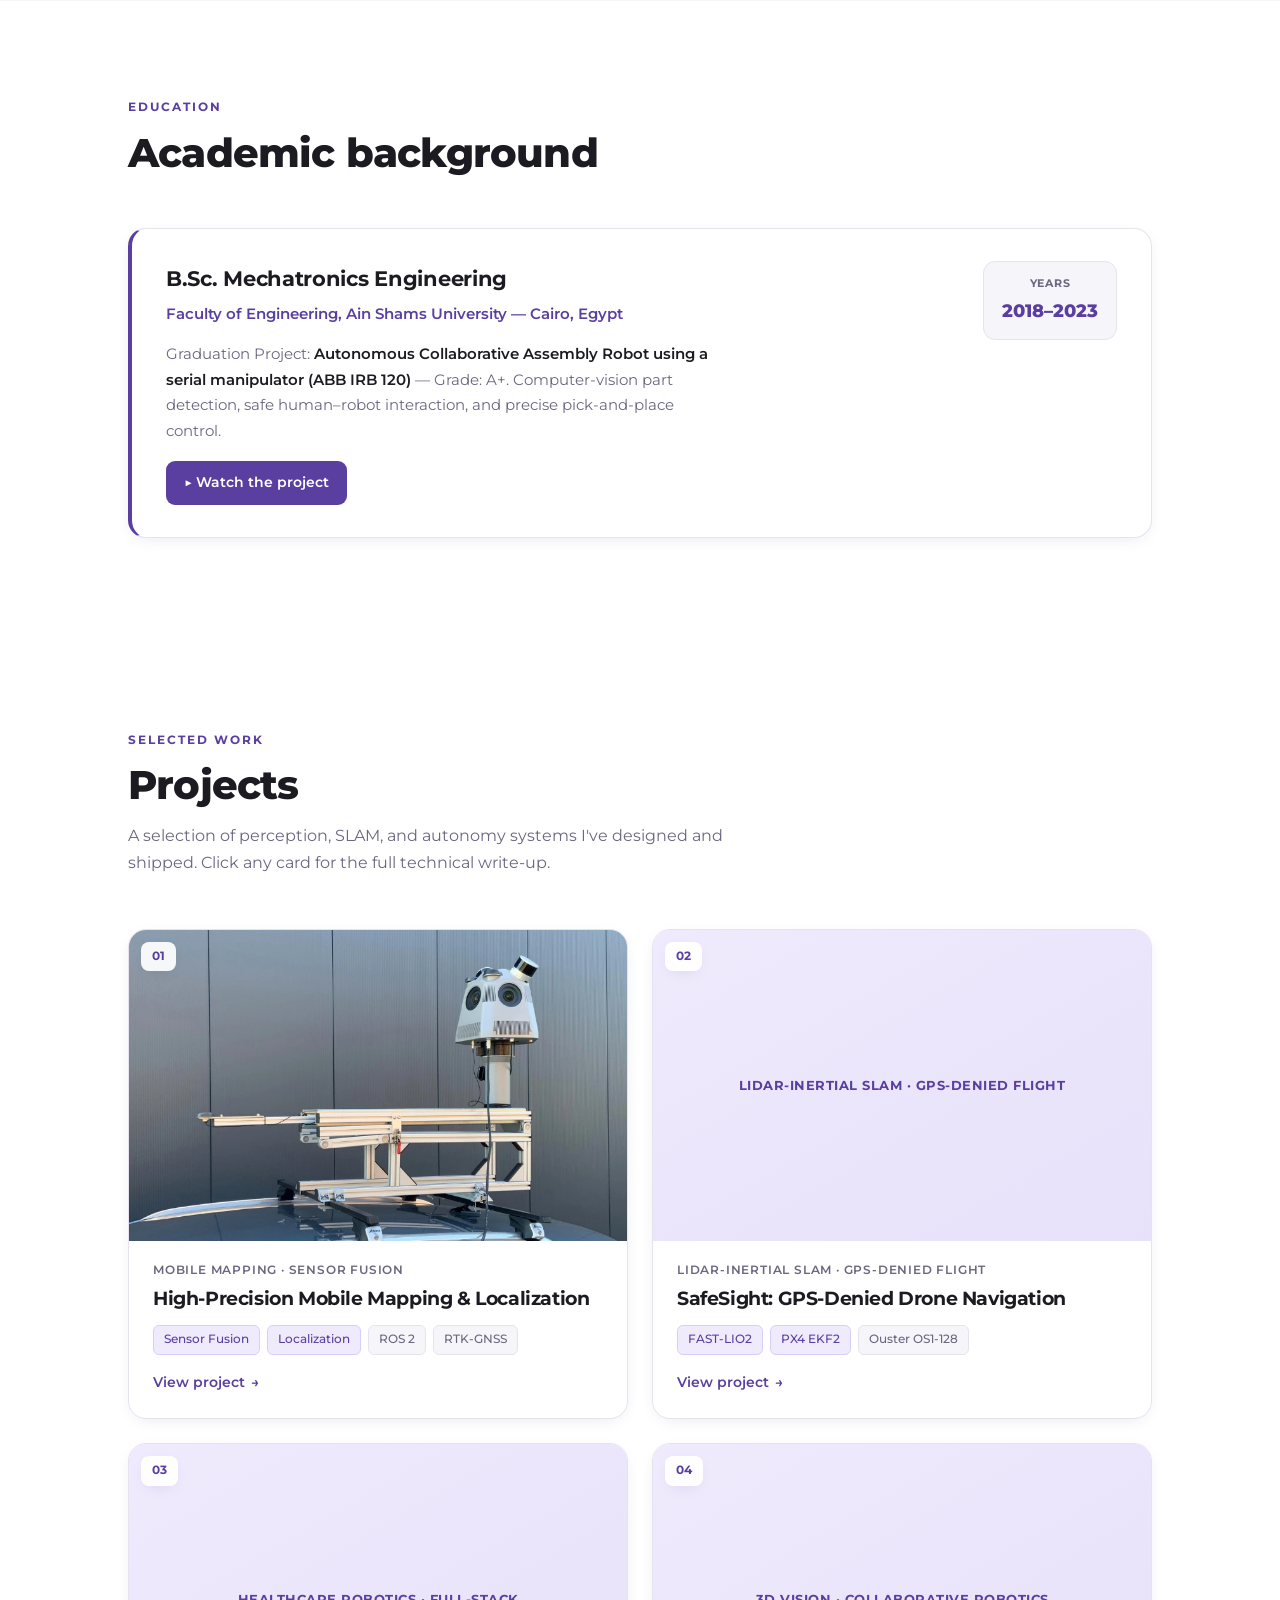
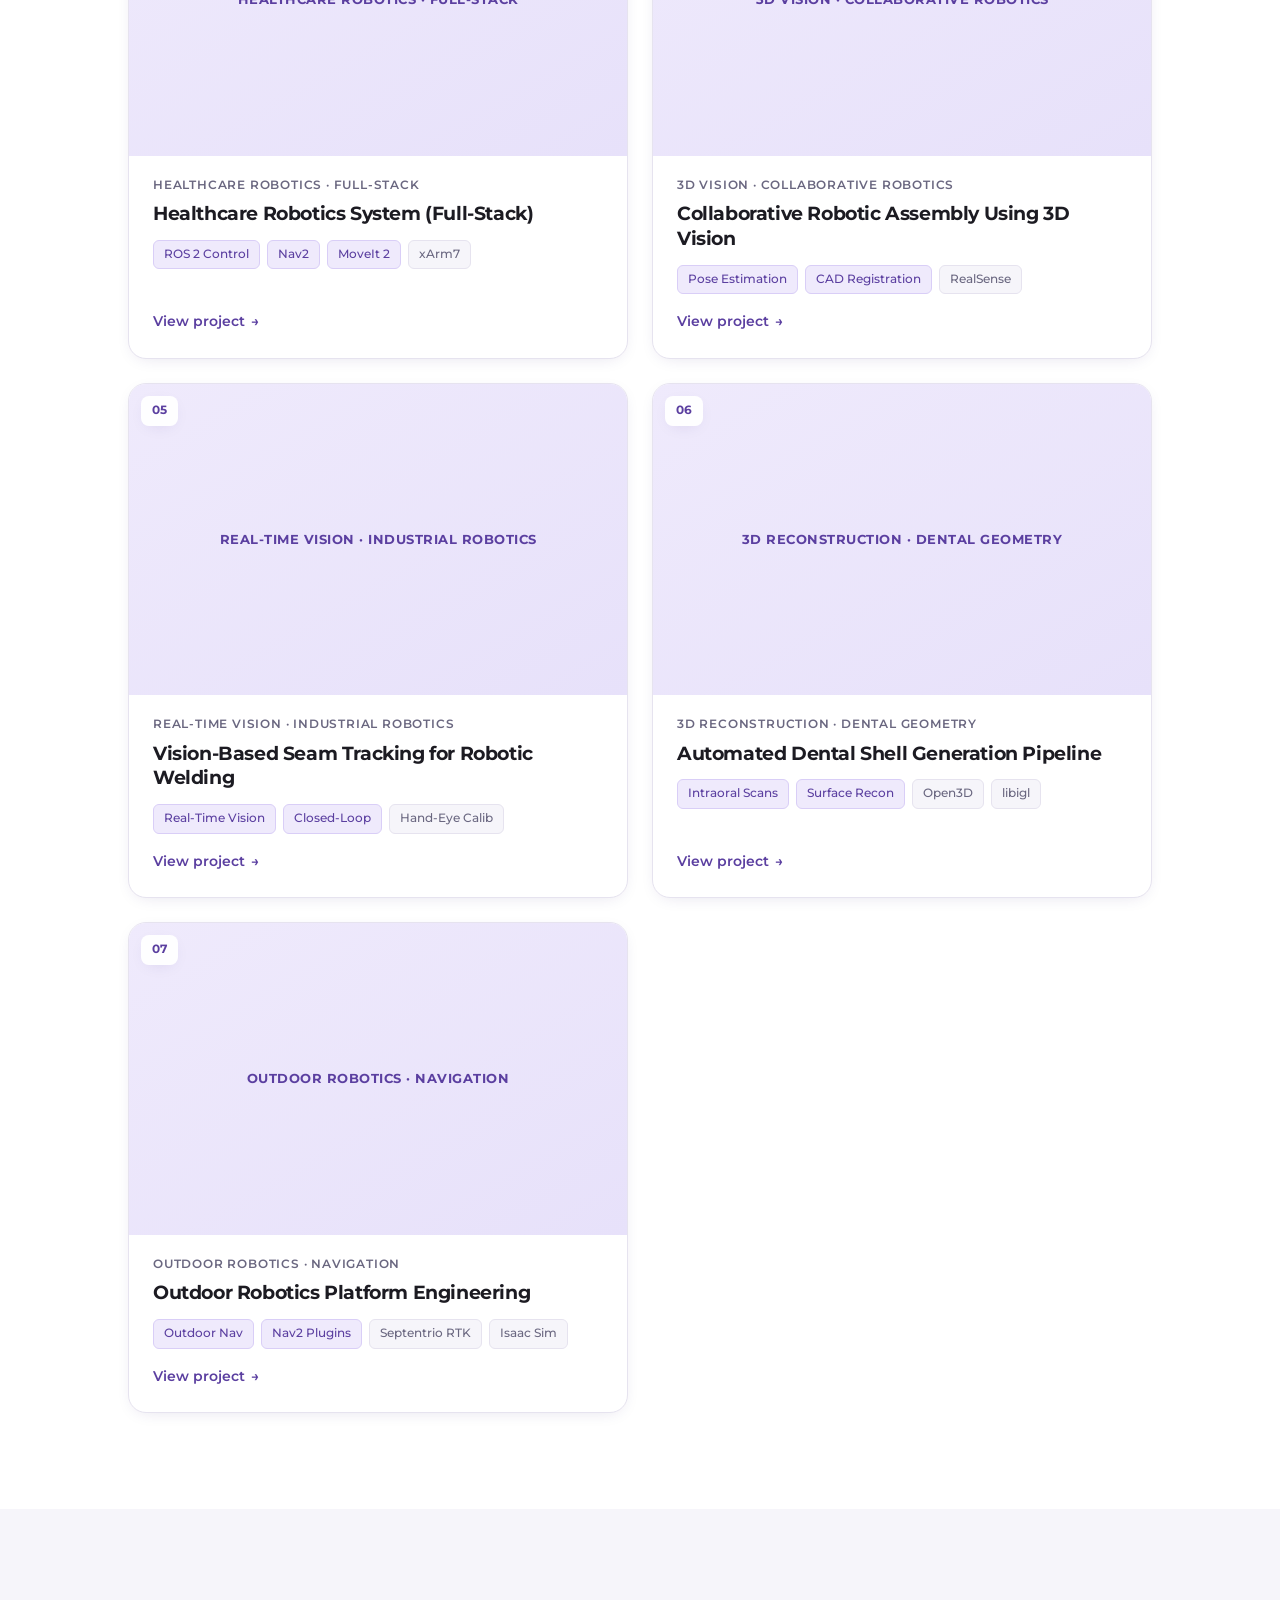
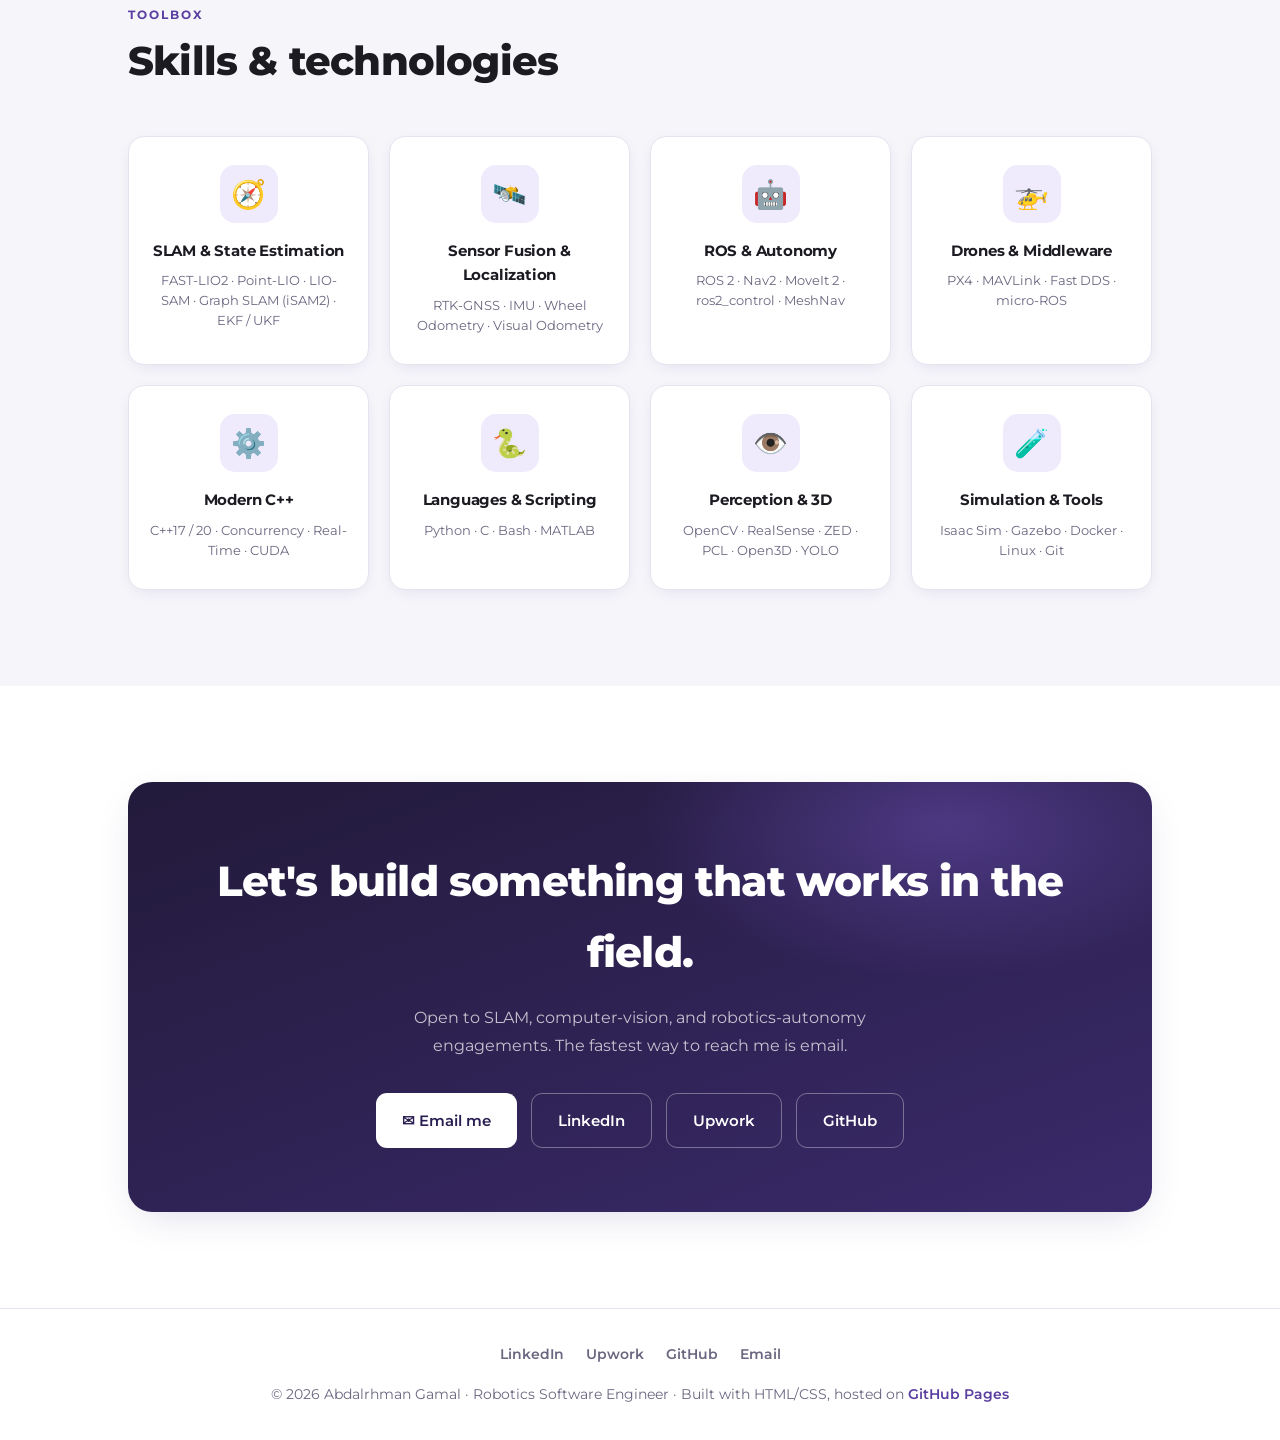
==== commit 06951a26: "Redesign Projects as image cards; wire JAWESO card to new detail page with cover" ====
--- a/index.html
+++ b/index.html
@@ -168,18 +168,19 @@
 .proj-grid{display:grid;grid-template-columns:repeat(2,1fr);gap:24px}
 .proj-card{
   position:relative;background:#fff;border:1px solid var(--border);border-radius:18px;
-  padding:28px 26px;box-shadow:var(--shadow-sm);
-  transition:transform .22s,box-shadow .22s,border-color .22s;
+  box-shadow:var(--shadow-sm);transition:transform .22s,box-shadow .22s,border-color .22s;
   display:flex;flex-direction:column;overflow:hidden;
 }
-.proj-card::after{content:"";position:absolute;top:0;left:0;right:0;height:3px;background:linear-gradient(90deg,var(--accent),var(--accent-2));transform:scaleX(0);transform-origin:left;transition:transform .3s}
 .proj-card:hover{transform:translateY(-6px);box-shadow:var(--shadow);border-color:transparent}
-.proj-card:hover::after{transform:scaleX(1)}
-.proj-num{font-size:13px;font-weight:700;color:var(--accent);letter-spacing:1px}
-.proj-domain{font-size:11.5px;font-weight:600;letter-spacing:.8px;text-transform:uppercase;color:var(--text-muted);margin:14px 0 8px}
-.proj-title{font-size:20px;font-weight:700;letter-spacing:-.4px;line-height:1.3;margin-bottom:12px}
-.proj-desc{font-size:14px;color:var(--text-muted);line-height:1.65;margin-bottom:18px;flex:1}
-.proj-tags{display:flex;flex-wrap:wrap;gap:7px;margin-bottom:18px}
+.proj-cover{position:relative;aspect-ratio:16/10;overflow:hidden;background:linear-gradient(150deg,var(--accent-soft),#e7e1fa)}
+.proj-cover img{width:100%;height:100%;object-fit:cover;transition:transform .4s}
+.proj-card:hover .proj-cover img{transform:scale(1.05)}
+.cover-ph{position:absolute;inset:0;display:flex;align-items:center;justify-content:center;text-align:center;padding:20px;color:var(--accent);font-weight:700;font-size:12.5px;letter-spacing:.5px;text-transform:uppercase}
+.proj-badge{position:absolute;top:12px;left:12px;background:rgba(255,255,255,.92);backdrop-filter:blur(6px);color:var(--accent);font-size:11.5px;font-weight:700;padding:5px 11px;border-radius:8px;z-index:1;box-shadow:var(--shadow-sm)}
+.proj-body{padding:20px 24px 24px;display:flex;flex-direction:column;flex:1}
+.proj-domain{font-size:11.5px;font-weight:600;letter-spacing:.8px;text-transform:uppercase;color:var(--text-muted);margin-bottom:7px}
+.proj-title{font-size:19px;font-weight:700;letter-spacing:-.4px;line-height:1.3;margin-bottom:13px}
+.proj-tags{display:flex;flex-wrap:wrap;gap:7px;margin-bottom:16px}
 .ptag{font-size:11.5px;font-weight:500;padding:4px 10px;border-radius:6px;background:var(--bg-alt);border:1px solid var(--border);color:var(--text-muted)}
 .ptag.hl{background:var(--accent-soft);border-color:#d9cef7;color:var(--accent)}
 .proj-link{font-size:14px;font-weight:600;color:var(--accent);display:inline-flex;align-items:center;gap:6px;margin-top:auto}
@@ -438,67 +439,95 @@
     </div>
     <div class="proj-grid">
 
+      <a href="projects/high-precision-mobile-mapping/" class="proj-card reveal">
+        <div class="proj-cover">
+          <span class="proj-badge">01</span>
+          <img src="projects/high-precision-mobile-mapping/img/cover.webp" alt="High-Precision Mobile Mapping (JAWESO Panora)" loading="lazy">
+        </div>
+        <div class="proj-body">
+          <div class="proj-domain">Mobile Mapping · Sensor Fusion</div>
+          <div class="proj-title">High-Precision Mobile Mapping &amp; Localization</div>
+          <div class="proj-tags"><span class="ptag hl">Sensor Fusion</span><span class="ptag hl">Localization</span><span class="ptag">ROS 2</span><span class="ptag">RTK-GNSS</span></div>
+          <span class="proj-link">View project <span class="arw">→</span></span>
+        </div>
+      </a>
+
+      <a href="project6.html" class="proj-card reveal">
+        <div class="proj-cover">
+          <span class="proj-badge">02</span>
+          <div class="cover-ph">LiDAR-Inertial SLAM · GPS-Denied Flight</div>
+        </div>
+        <div class="proj-body">
+          <div class="proj-domain">LiDAR-Inertial SLAM · GPS-Denied Flight</div>
+          <div class="proj-title">SafeSight: GPS-Denied Drone Navigation</div>
+          <div class="proj-tags"><span class="ptag hl">FAST-LIO2</span><span class="ptag hl">PX4 EKF2</span><span class="ptag">Ouster OS1-128</span></div>
+          <span class="proj-link">View project <span class="arw">→</span></span>
+        </div>
+      </a>
+
+      <a href="project5.html" class="proj-card reveal">
+        <div class="proj-cover">
+          <span class="proj-badge">03</span>
+          <div class="cover-ph">Healthcare Robotics · Full-Stack</div>
+        </div>
+        <div class="proj-body">
+          <div class="proj-domain">Healthcare Robotics · Full-Stack</div>
+          <div class="proj-title">Healthcare Robotics System (Full-Stack)</div>
+          <div class="proj-tags"><span class="ptag hl">ROS 2 Control</span><span class="ptag hl">Nav2</span><span class="ptag hl">MoveIt 2</span><span class="ptag">xArm7</span></div>
+          <span class="proj-link">View project <span class="arw">→</span></span>
+        </div>
+      </a>
+
+      <a href="project4.html" class="proj-card reveal">
+        <div class="proj-cover">
+          <span class="proj-badge">04</span>
+          <div class="cover-ph">3D Vision · Collaborative Robotics</div>
+        </div>
+        <div class="proj-body">
+          <div class="proj-domain">3D Vision · Collaborative Robotics</div>
+          <div class="proj-title">Collaborative Robotic Assembly Using 3D Vision</div>
+          <div class="proj-tags"><span class="ptag hl">Pose Estimation</span><span class="ptag hl">CAD Registration</span><span class="ptag">RealSense</span></div>
+          <span class="proj-link">View project <span class="arw">→</span></span>
+        </div>
+      </a>
+
+      <a href="project3.html" class="proj-card reveal">
+        <div class="proj-cover">
+          <span class="proj-badge">05</span>
+          <div class="cover-ph">Real-Time Vision · Industrial Robotics</div>
+        </div>
+        <div class="proj-body">
+          <div class="proj-domain">Real-Time Vision · Industrial Robotics</div>
+          <div class="proj-title">Vision-Based Seam Tracking for Robotic Welding</div>
+          <div class="proj-tags"><span class="ptag hl">Real-Time Vision</span><span class="ptag hl">Closed-Loop</span><span class="ptag">Hand-Eye Calib</span></div>
+          <span class="proj-link">View project <span class="arw">→</span></span>
+        </div>
+      </a>
+
       <a href="project1.html" class="proj-card reveal">
-        <div class="proj-num">01</div>
-        <div class="proj-domain">3D Reconstruction · Dental Geometry</div>
-        <div class="proj-title">Automated Dental Shell Generation Pipeline</div>
-        <div class="proj-desc">End-to-end pipeline converting raw intraoral scans into watertight multi-thickness shells using SDF offset surfaces, 360° raycasting, and Poisson reconstruction.</div>
-        <div class="proj-tags"><span class="ptag hl">Intraoral Scans</span><span class="ptag hl">Surface Recon</span><span class="ptag">Open3D</span><span class="ptag">libigl</span></div>
-        <span class="proj-link">View project <span class="arw">→</span></span>
+        <div class="proj-cover">
+          <span class="proj-badge">06</span>
+          <div class="cover-ph">3D Reconstruction · Dental Geometry</div>
+        </div>
+        <div class="proj-body">
+          <div class="proj-domain">3D Reconstruction · Dental Geometry</div>
+          <div class="proj-title">Automated Dental Shell Generation Pipeline</div>
+          <div class="proj-tags"><span class="ptag hl">Intraoral Scans</span><span class="ptag hl">Surface Recon</span><span class="ptag">Open3D</span><span class="ptag">libigl</span></div>
+          <span class="proj-link">View project <span class="arw">→</span></span>
+        </div>
       </a>
 
-      <a href="project2.html" class="proj-card reveal">
-        <div class="proj-num">02</div>
-        <div class="proj-domain">Mobile Mapping · Sensor Fusion</div>
-        <div class="proj-title">High-Precision Mobile Mapping &amp; Localization</div>
-        <div class="proj-desc">6-month engagement integrating 134 MP panoramic cameras, RTK-GNSS, LiDAR, and IMU into a mapping pipeline achieving &lt;10 cm accuracy for digital twins.</div>
-        <div class="proj-tags"><span class="ptag hl">Sensor Fusion</span><span class="ptag hl">Localization</span><span class="ptag">ROS 2</span><span class="ptag">RTK-GNSS</span></div>
-        <span class="proj-link">View project <span class="arw">→</span></span>
-      </a>
-
-      <a href="project3.html" class="proj-card reveal">
-        <div class="proj-num">03</div>
-        <div class="proj-domain">Real-Time Vision · Industrial Robotics</div>
-        <div class="proj-title">Vision-Based Seam Tracking for Robotic Welding</div>
-        <div class="proj-desc">Closed-loop perception detecting and tracking welding seams in real time, correcting robot trajectory under glare, arc light, and part tolerances.</div>
-        <div class="proj-tags"><span class="ptag hl">Real-Time Vision</span><span class="ptag hl">Closed-Loop</span><span class="ptag">Hand-Eye Calib</span></div>
-        <span class="proj-link">View project <span class="arw">→</span></span>
-      </a>
-
-      <a href="project4.html" class="proj-card reveal">
-        <div class="proj-num">04</div>
-        <div class="proj-domain">3D Vision · Collaborative Robotics</div>
-        <div class="proj-title">Collaborative Robotic Assembly Using 3D Vision</div>
-        <div class="proj-desc">CAD-driven assembly using dual RGB-D cameras for 6-DOF pose estimation, enabling product changeover without reprogramming alongside human workers.</div>
-        <div class="proj-tags"><span class="ptag hl">Pose Estimation</span><span class="ptag hl">CAD Registration</span><span class="ptag">RealSense</span></div>
-        <span class="proj-link">View project <span class="arw">→</span></span>
-      </a>
-
-      <a href="project5.html" class="proj-card reveal">
-        <div class="proj-num">05</div>
-        <div class="proj-domain">Healthcare Robotics · Full-Stack</div>
-        <div class="proj-title">Healthcare Robotics System (Full-Stack)</div>
-        <div class="proj-desc">Nursing-assist robot: hoverboard base with ros2_control, Nav2 navigation, xArm7 + Inspire Hand manipulation via MoveIt 2, Leap Motion teleop, and Qt mission UI.</div>
-        <div class="proj-tags"><span class="ptag hl">ROS 2 Control</span><span class="ptag hl">Nav2</span><span class="ptag hl">MoveIt 2</span><span class="ptag">xArm7</span></div>
-        <span class="proj-link">View project <span class="arw">→</span></span>
-      </a>
-
-      <a href="project6.html" class="proj-card reveal">
-        <div class="proj-num">06</div>
-        <div class="proj-domain">LiDAR-Inertial SLAM · GPS-Denied Flight</div>
-        <div class="proj-title">SafeSight: GPS-Denied Drone Inspection</div>
-        <div class="proj-desc">Modular LIO device (Ouster OS1-128 + VN-310) supplying real-time external VIO to PX4 for position-hold underground. FAST-LIO2 &amp; Point-LIO with Fast DDS SHM tuning.</div>
-        <div class="proj-tags"><span class="ptag hl">FAST-LIO2</span><span class="ptag hl">PX4 EKF2</span><span class="ptag">Ouster OS1-128</span></div>
-        <span class="proj-link">View project <span class="arw">→</span></span>
-      </a>
-
       <a href="project7.html" class="proj-card reveal">
-        <div class="proj-num">07</div>
-        <div class="proj-domain">Outdoor Robotics · Navigation</div>
-        <div class="proj-title">Outdoor Robotics Platform Engineering</div>
-        <div class="proj-desc">Full nav &amp; localization stack for Clearpath Jackal/Panther fleets: multi-sensor fusion (Septentrio RTK, Ouster, Livox, Hesai), Nav2 custom plugins, swarm, DDS tuning.</div>
-        <div class="proj-tags"><span class="ptag hl">Outdoor Nav</span><span class="ptag hl">Nav2 Plugins</span><span class="ptag">Septentrio RTK</span><span class="ptag">Isaac Sim</span></div>
-        <span class="proj-link">View project <span class="arw">→</span></span>
+        <div class="proj-cover">
+          <span class="proj-badge">07</span>
+          <div class="cover-ph">Outdoor Robotics · Navigation</div>
+        </div>
+        <div class="proj-body">
+          <div class="proj-domain">Outdoor Robotics · Navigation</div>
+          <div class="proj-title">Outdoor Robotics Platform Engineering</div>
+          <div class="proj-tags"><span class="ptag hl">Outdoor Nav</span><span class="ptag hl">Nav2 Plugins</span><span class="ptag">Septentrio RTK</span><span class="ptag">Isaac Sim</span></div>
+          <span class="proj-link">View project <span class="arw">→</span></span>
+        </div>
       </a>
 
     </div>
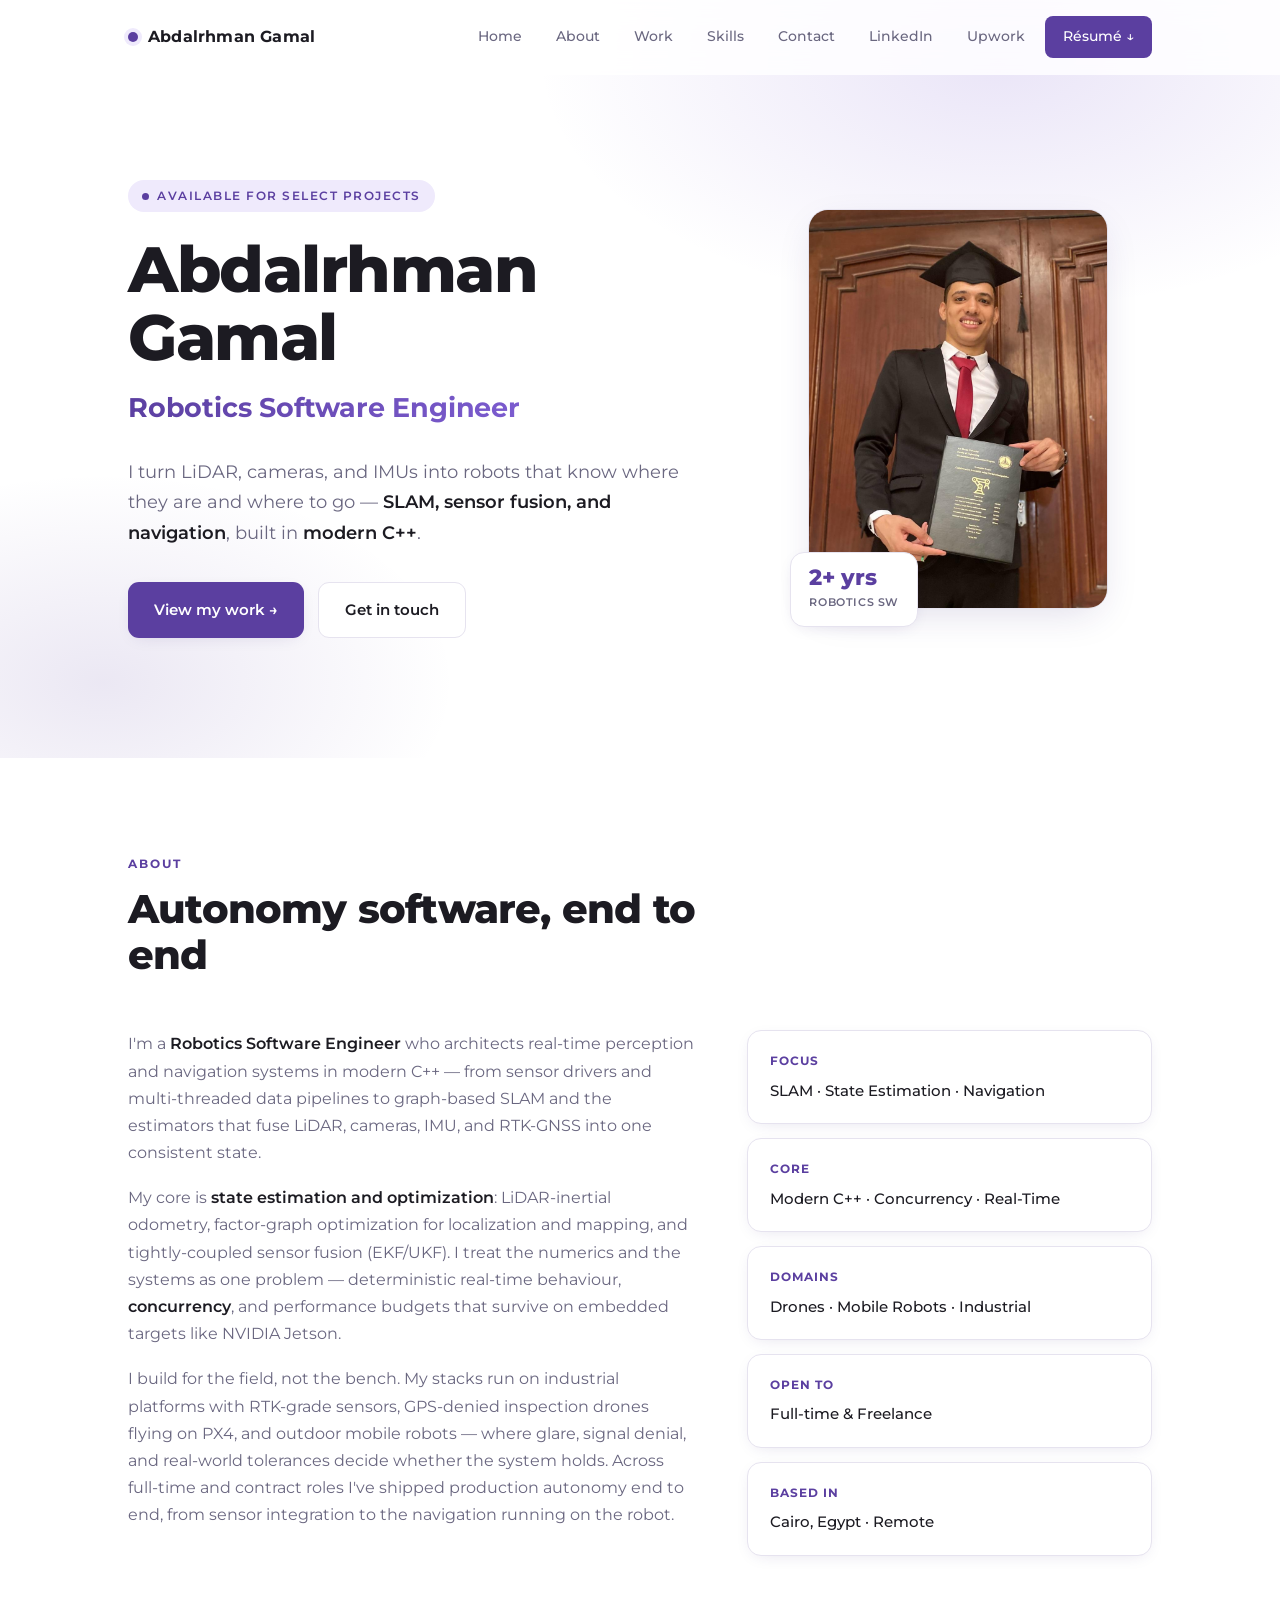
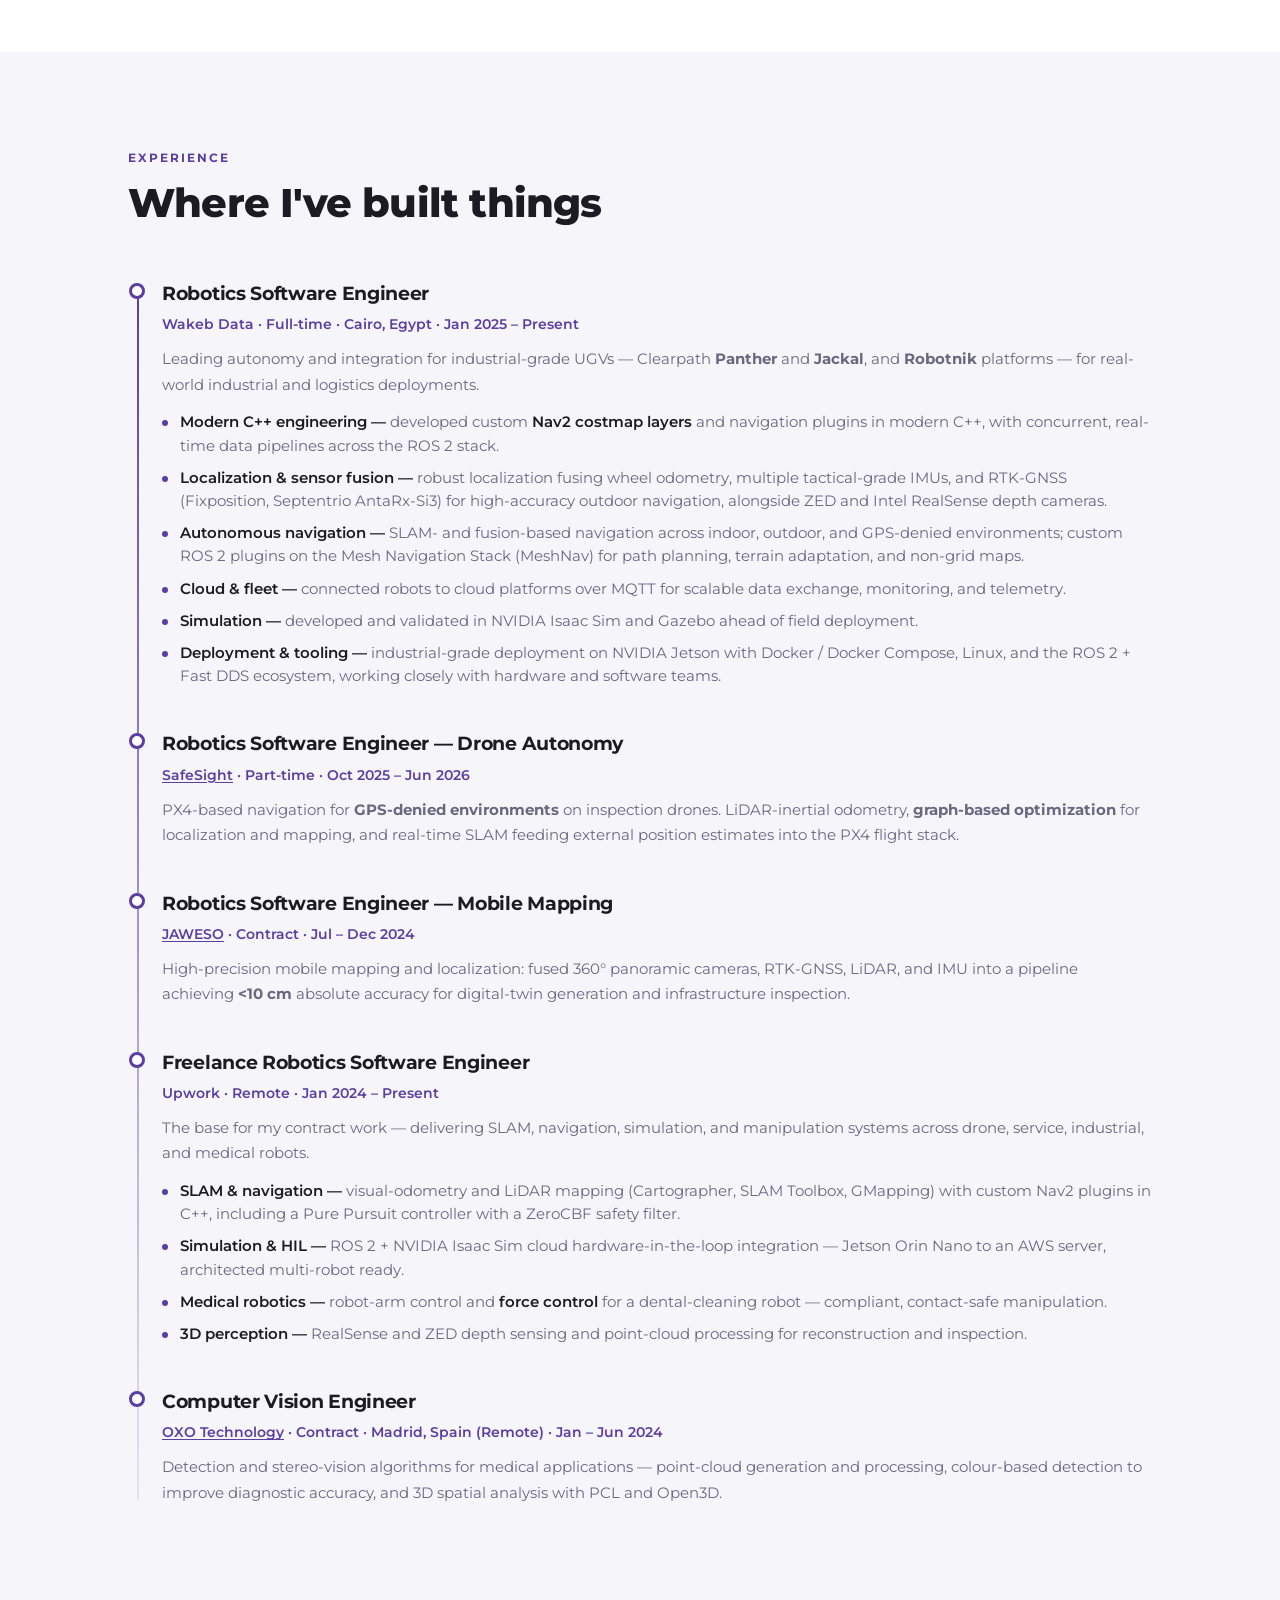
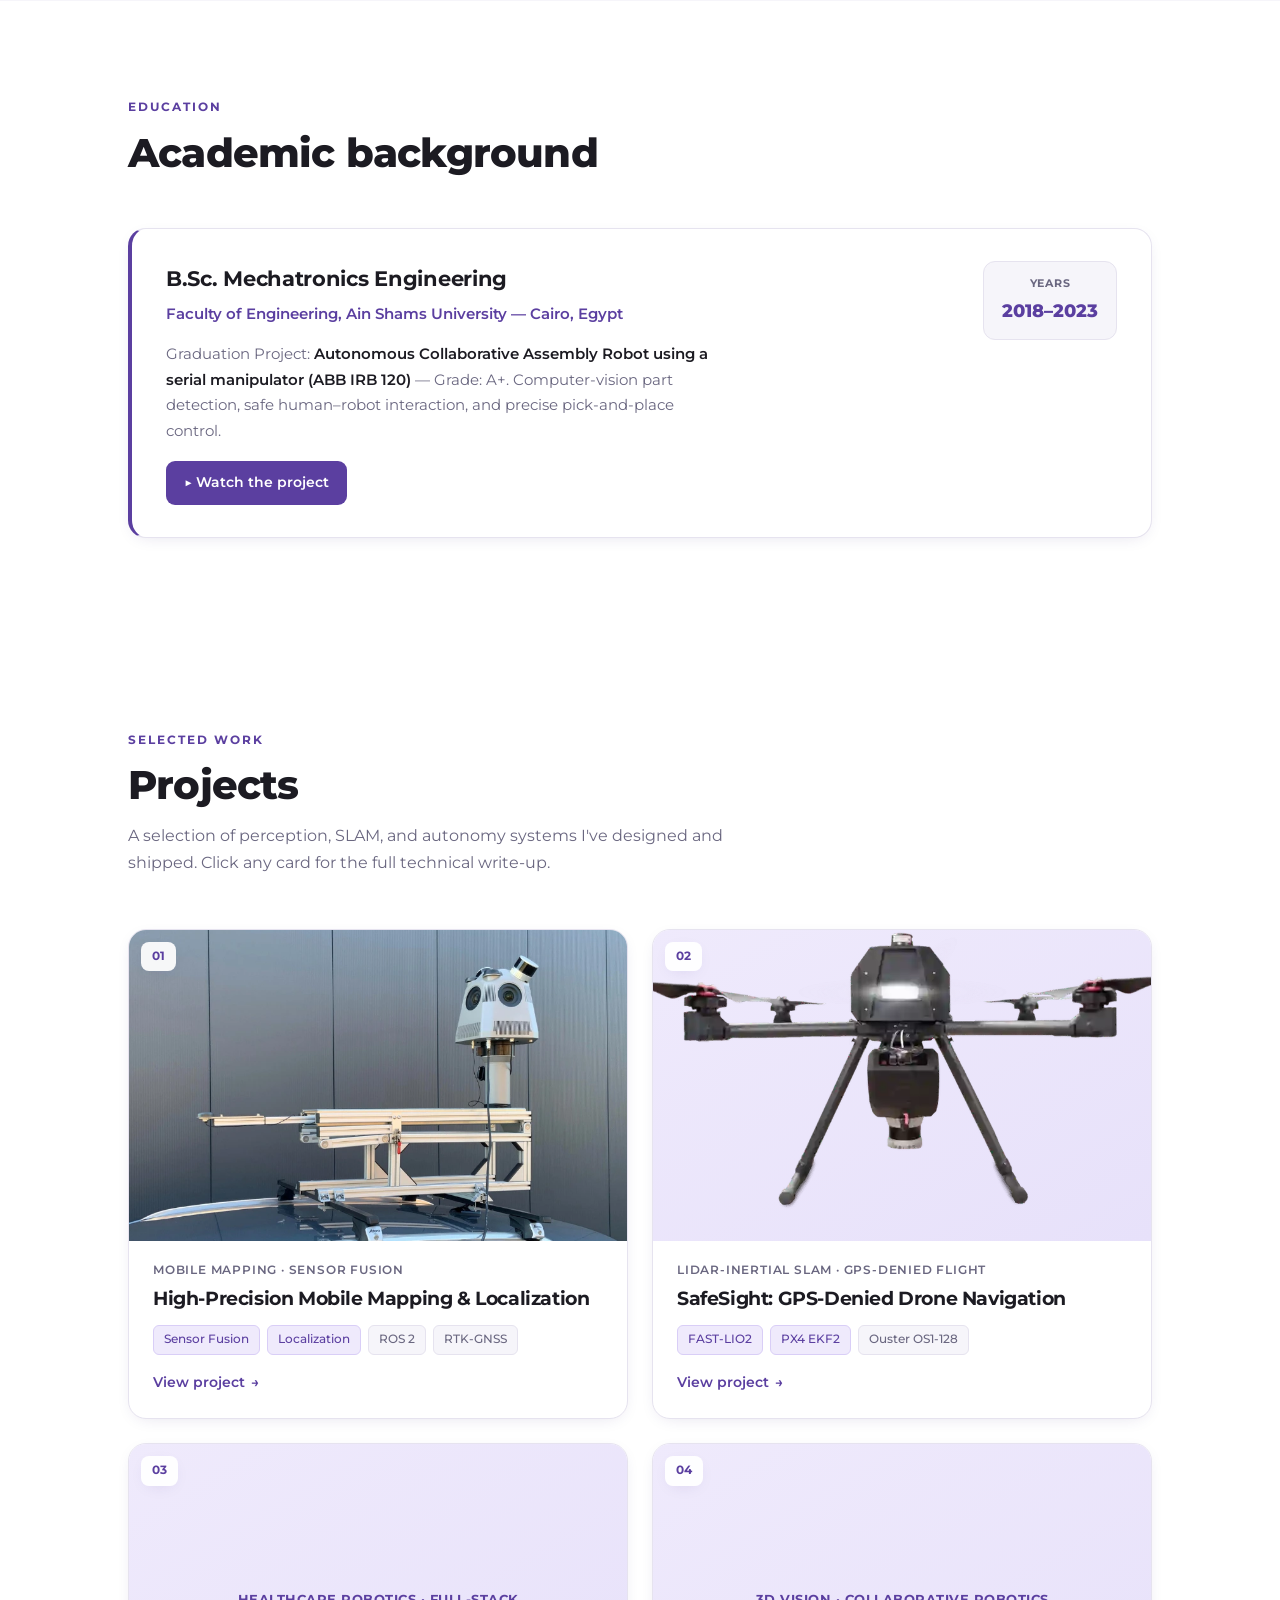
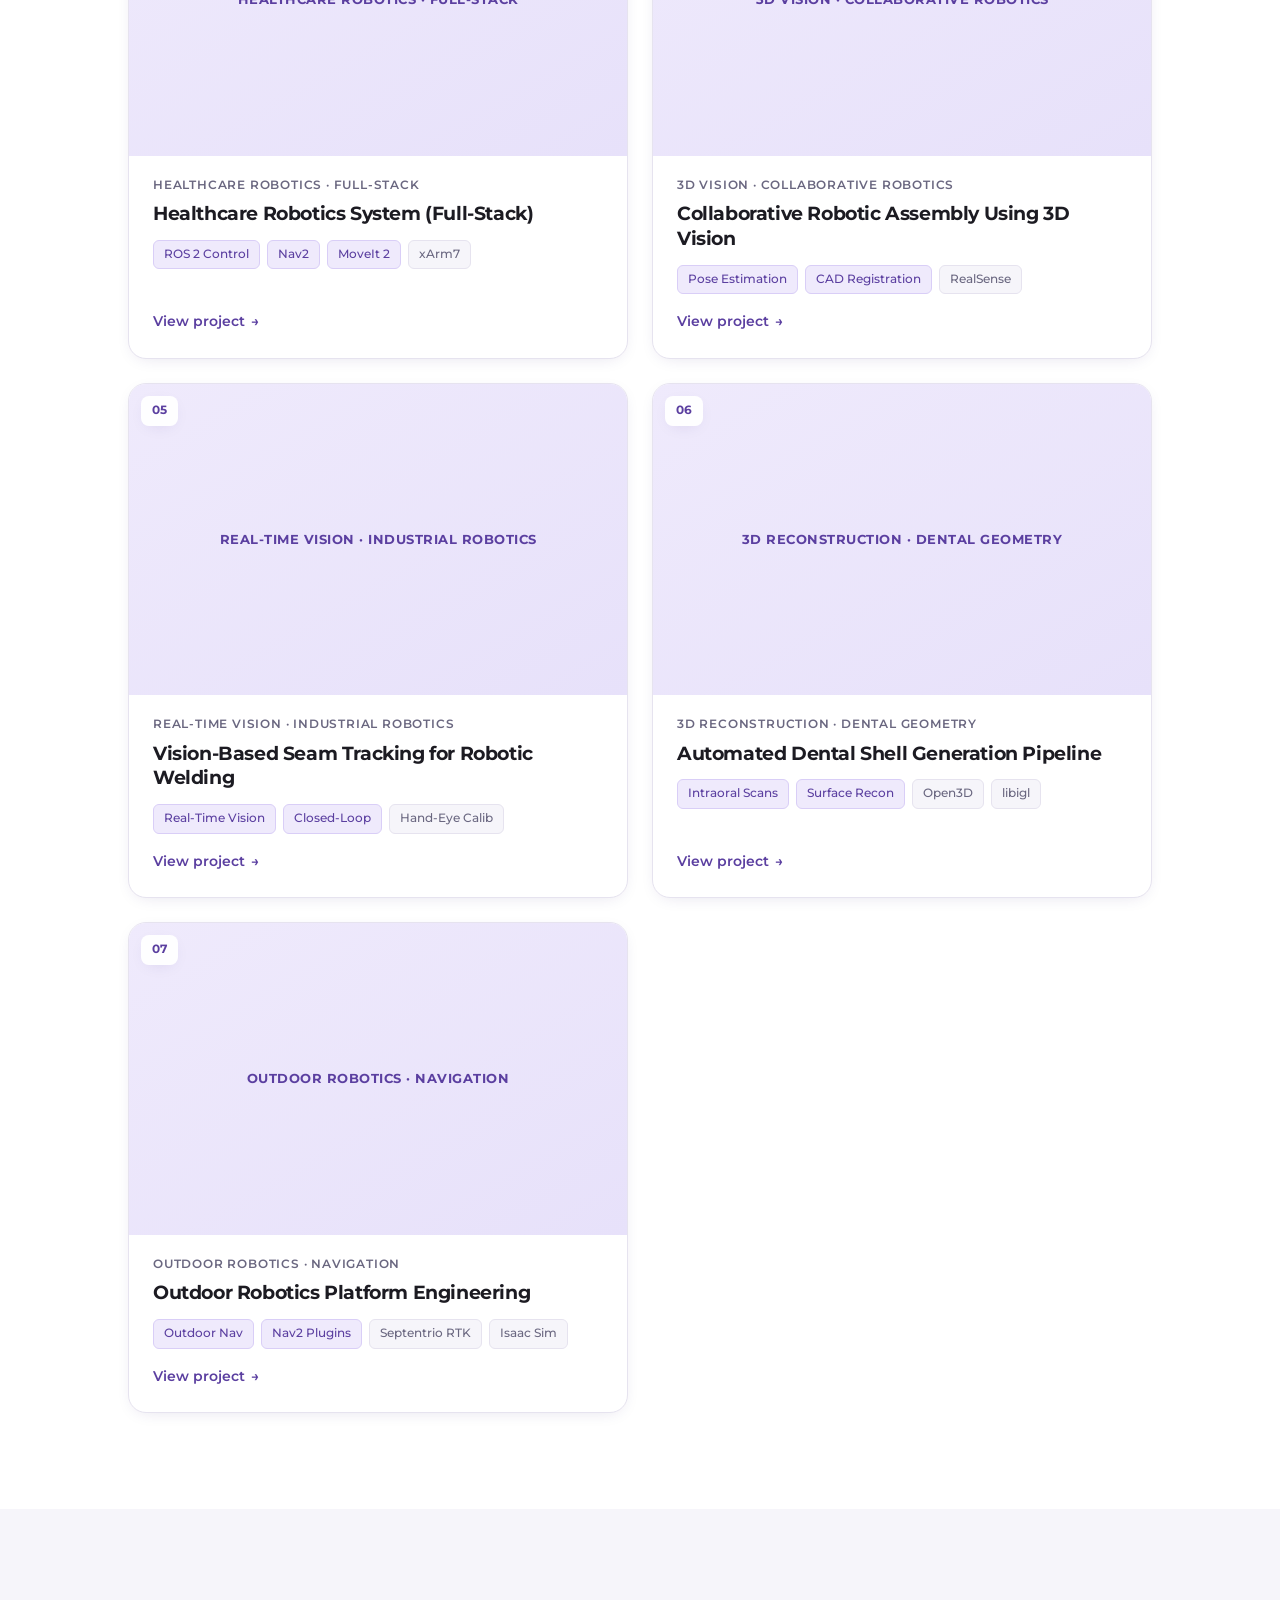
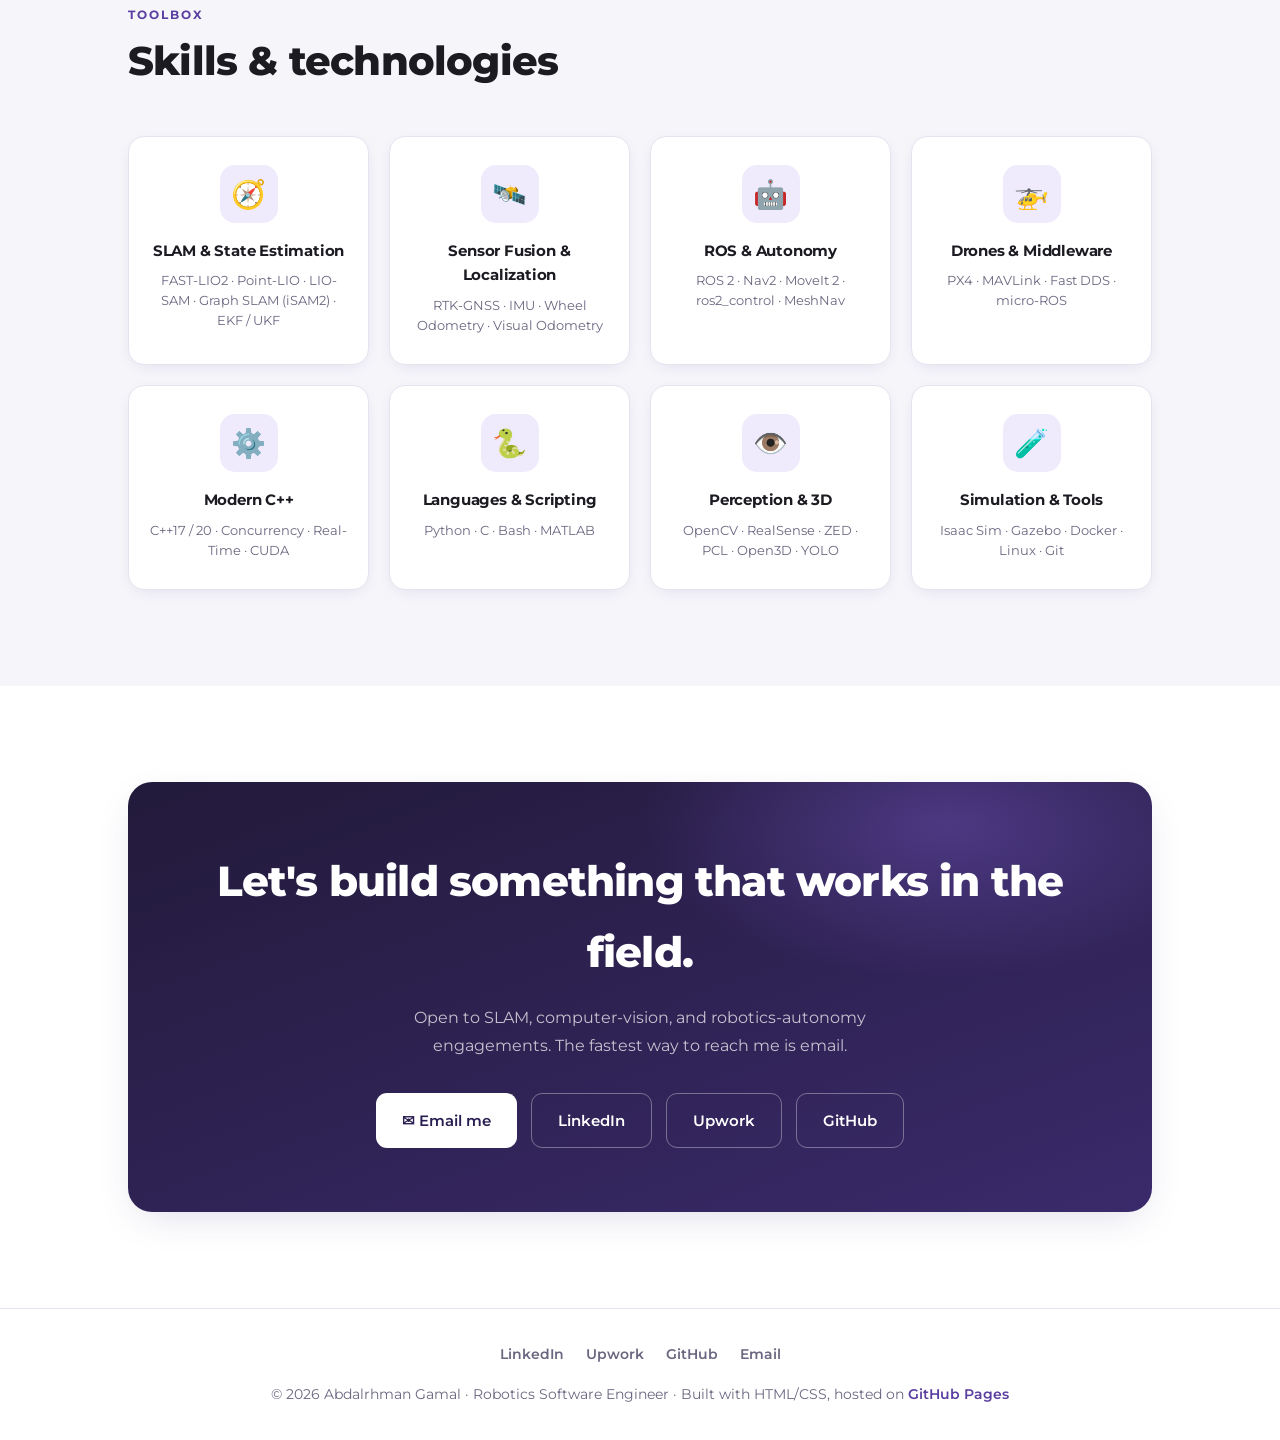
==== commit 0f4518bc: "Add SafeSight project page (GPS-denied drone nav) with drone cover + 2 YouTube videos; wire homepage" ====
--- a/index.html
+++ b/index.html
@@ -452,10 +452,10 @@
         </div>
       </a>
 
-      <a href="project6.html" class="proj-card reveal">
+      <a href="projects/safesight/" class="proj-card reveal">
         <div class="proj-cover">
           <span class="proj-badge">02</span>
-          <div class="cover-ph">LiDAR-Inertial SLAM · GPS-Denied Flight</div>
+          <img src="projects/safesight/image.png" alt="SafeSight inspection drone with LiDAR-inertial payload" loading="lazy">
         </div>
         <div class="proj-body">
           <div class="proj-domain">LiDAR-Inertial SLAM · GPS-Denied Flight</div>
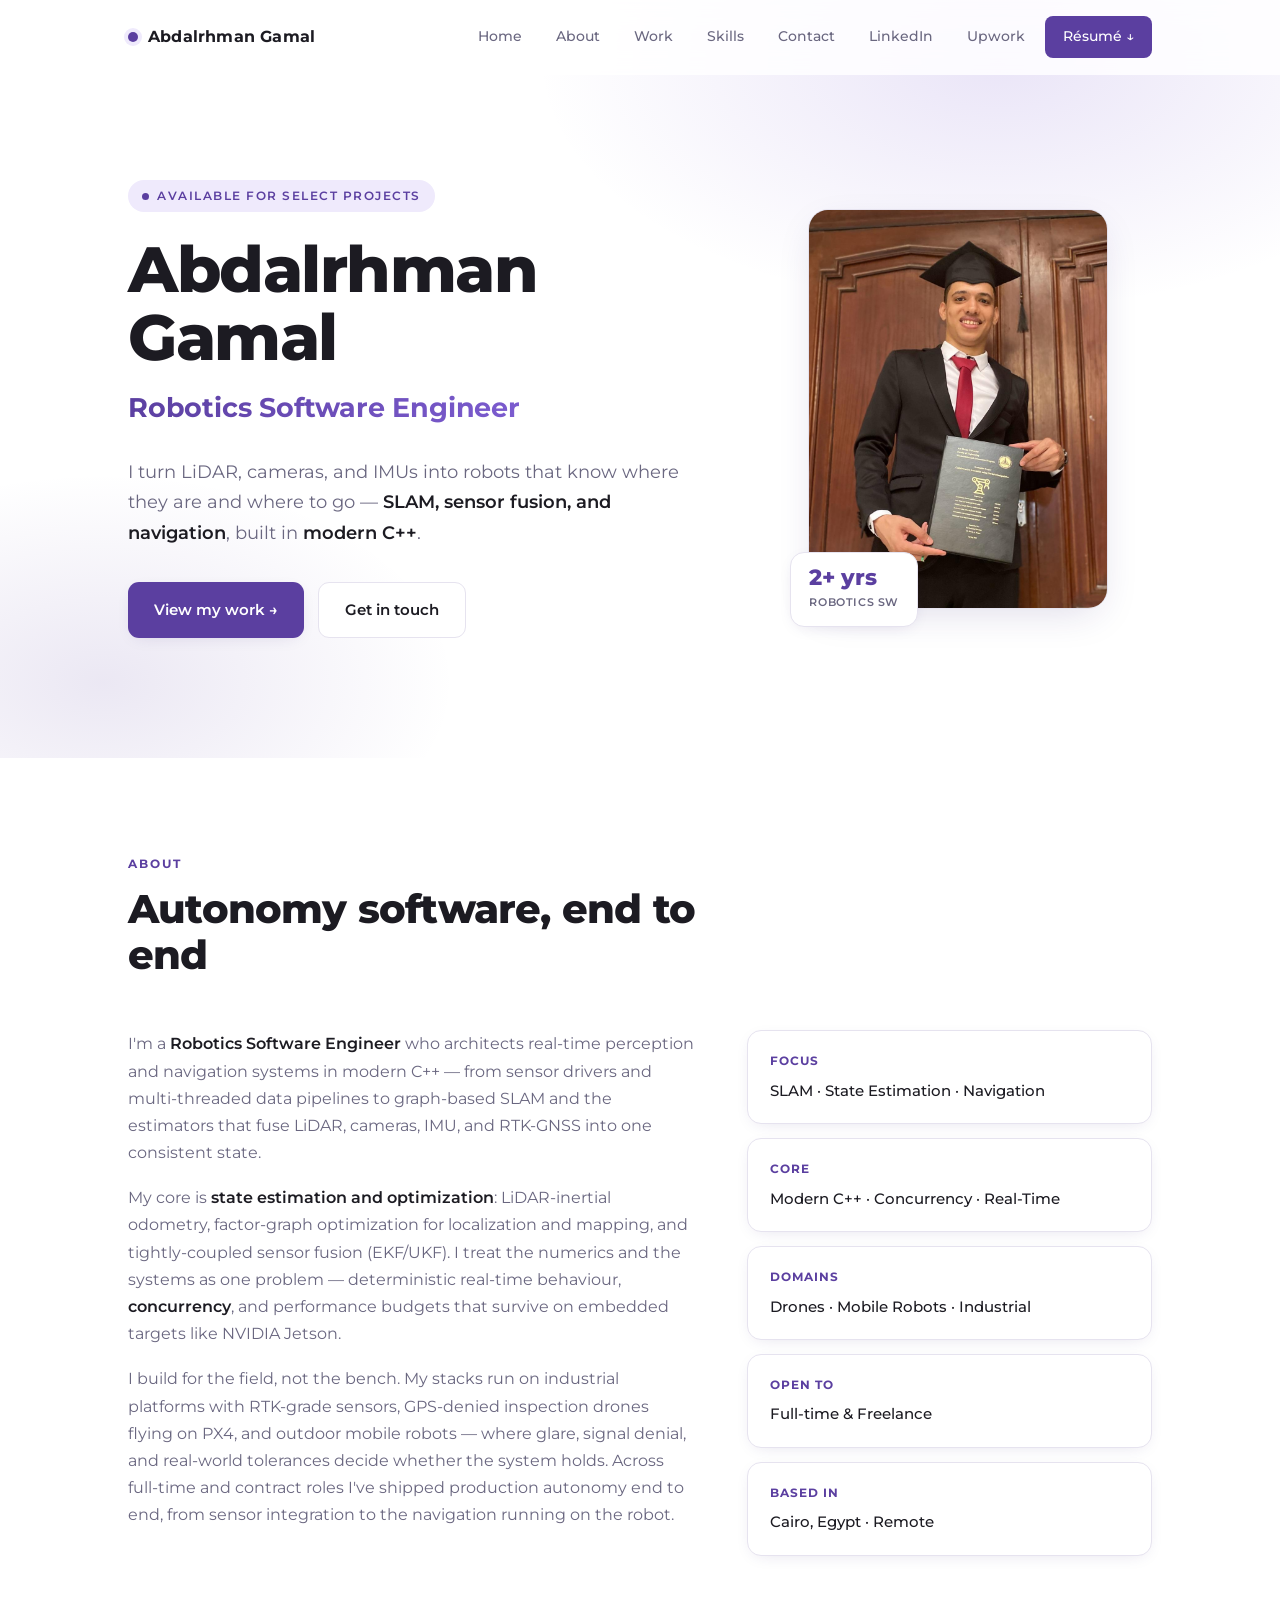
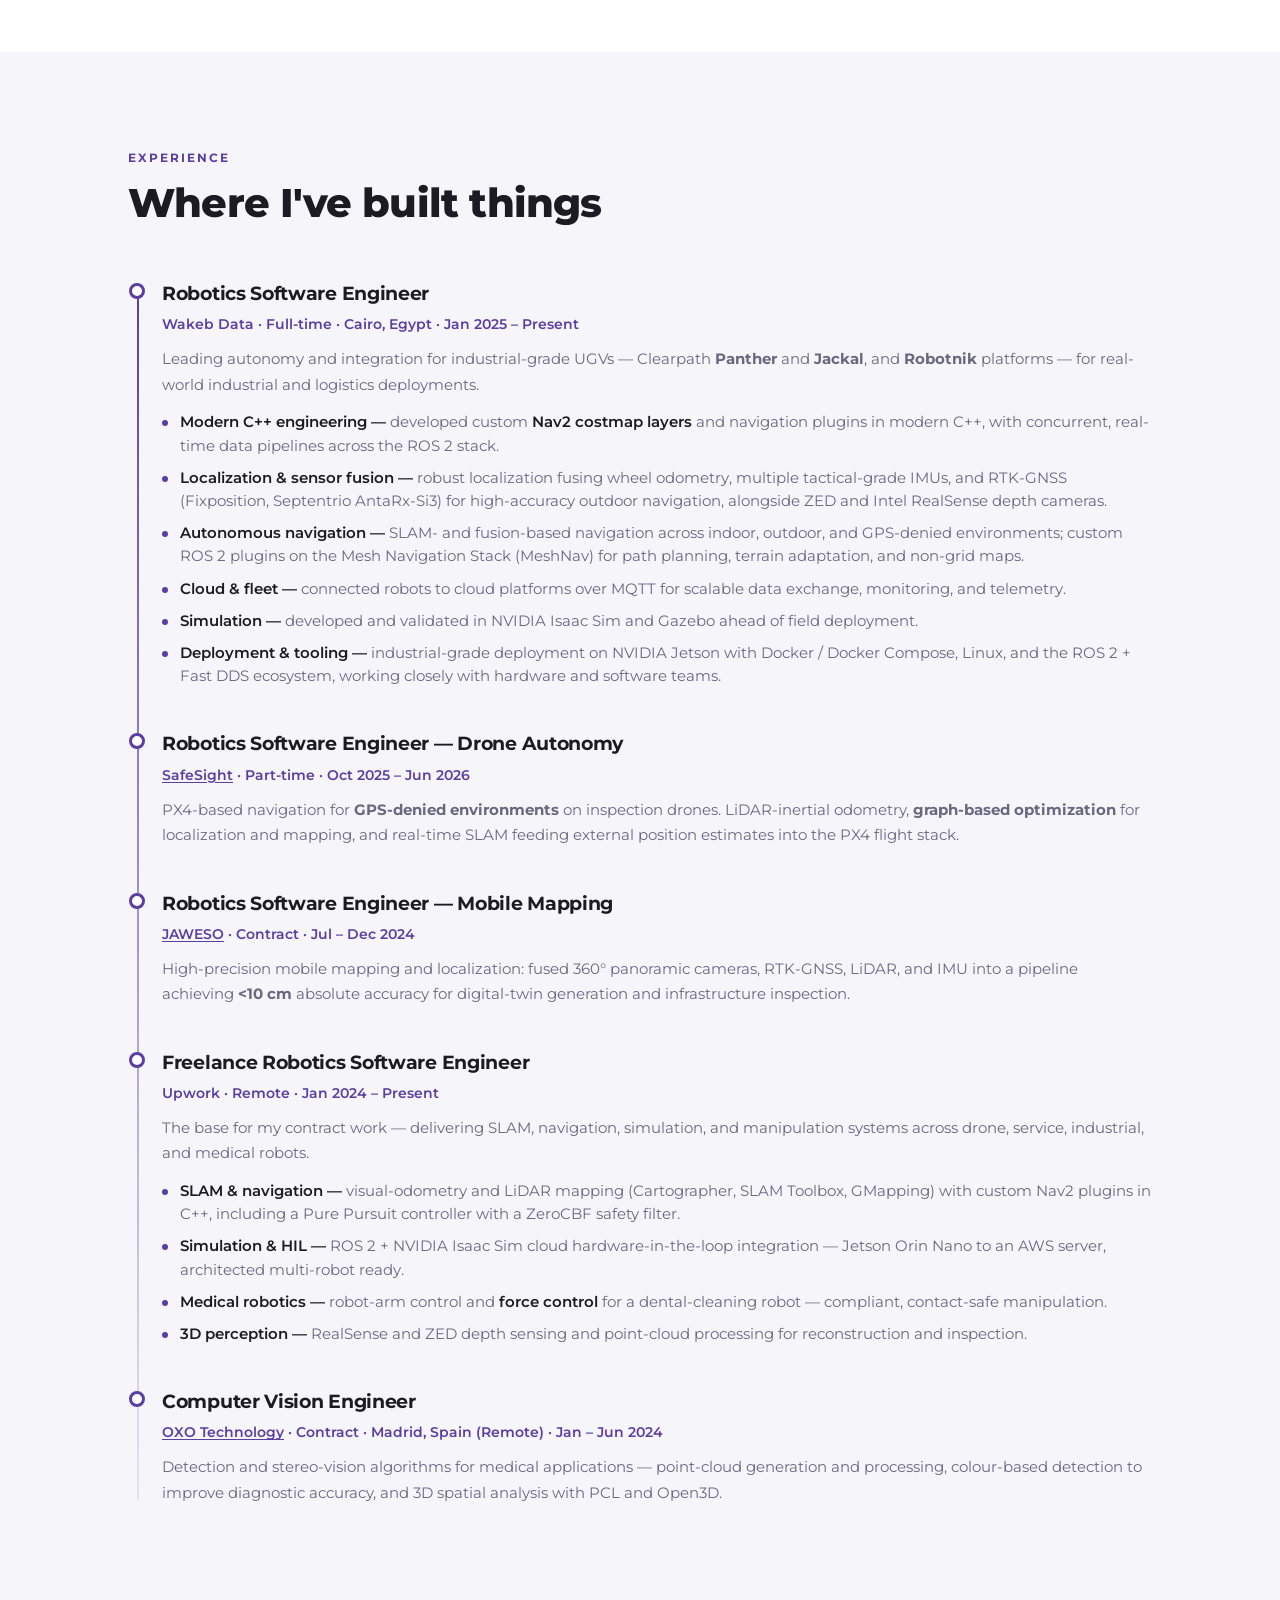
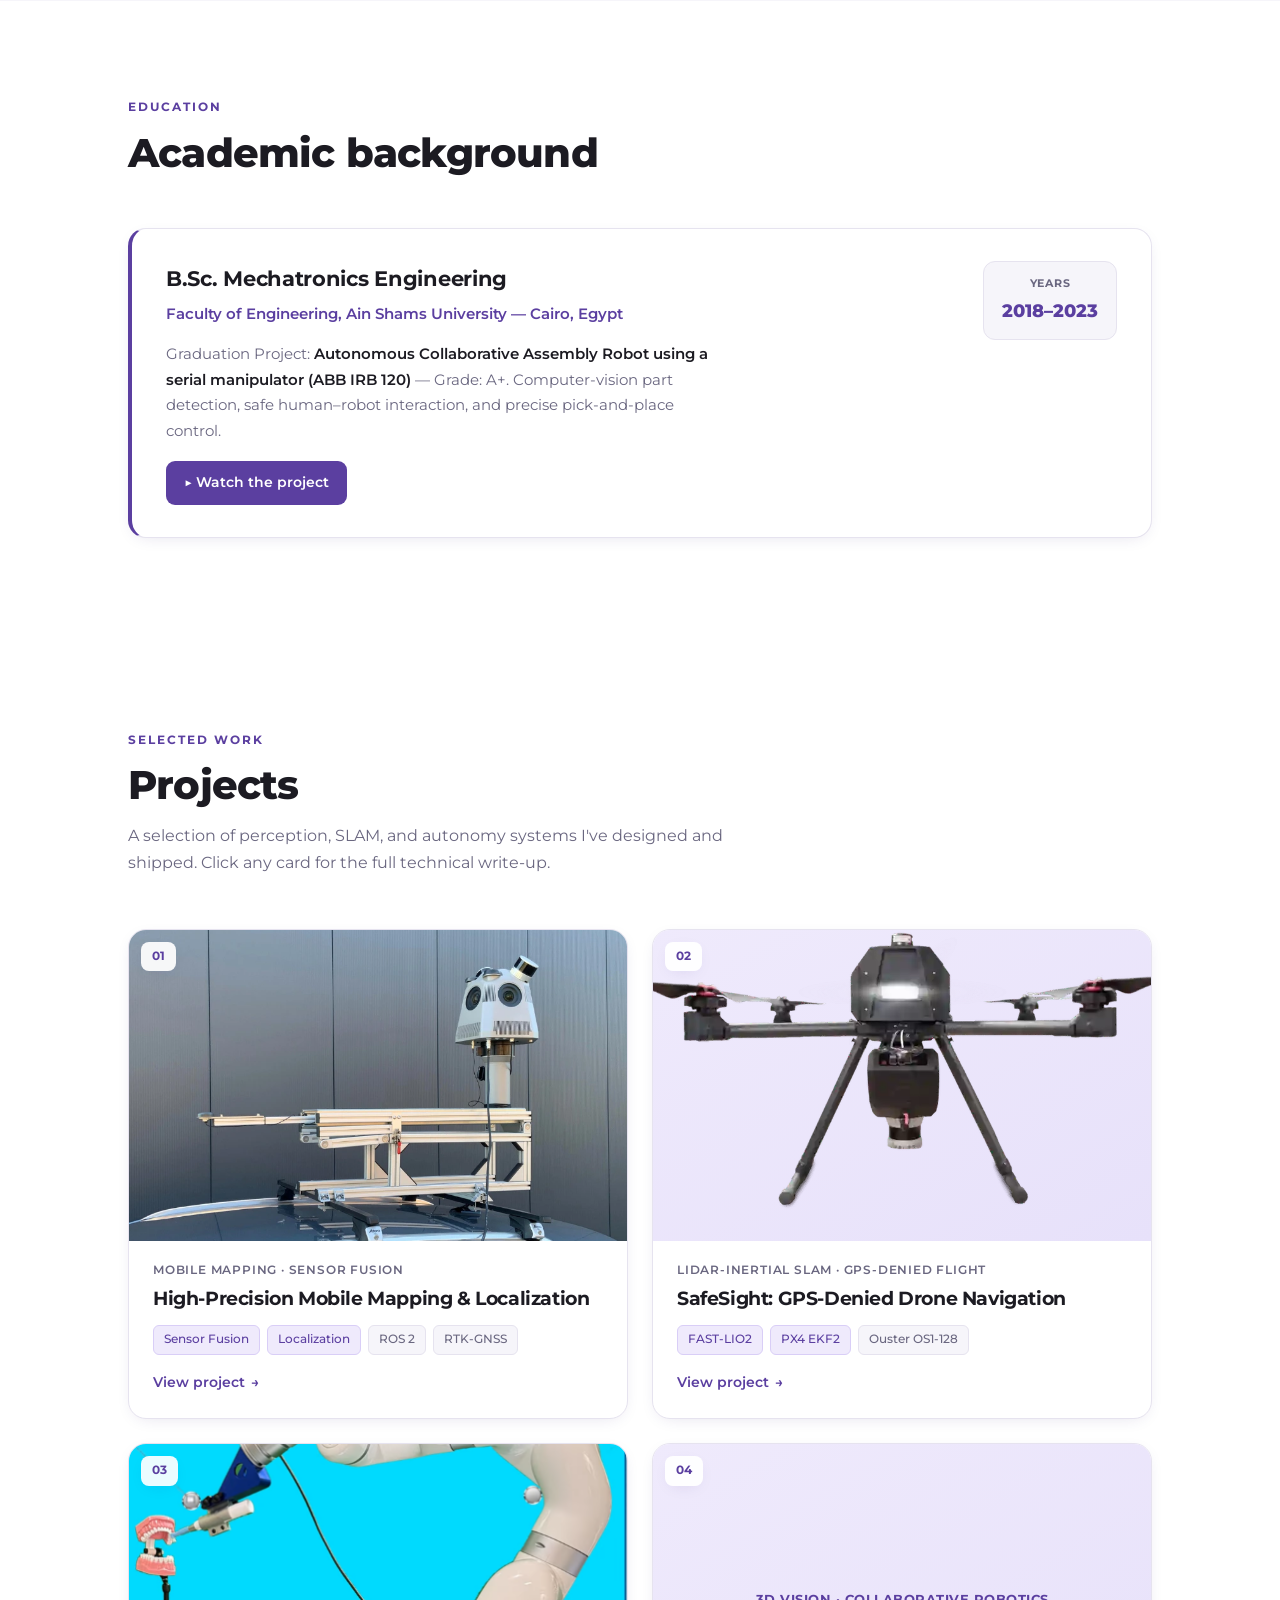
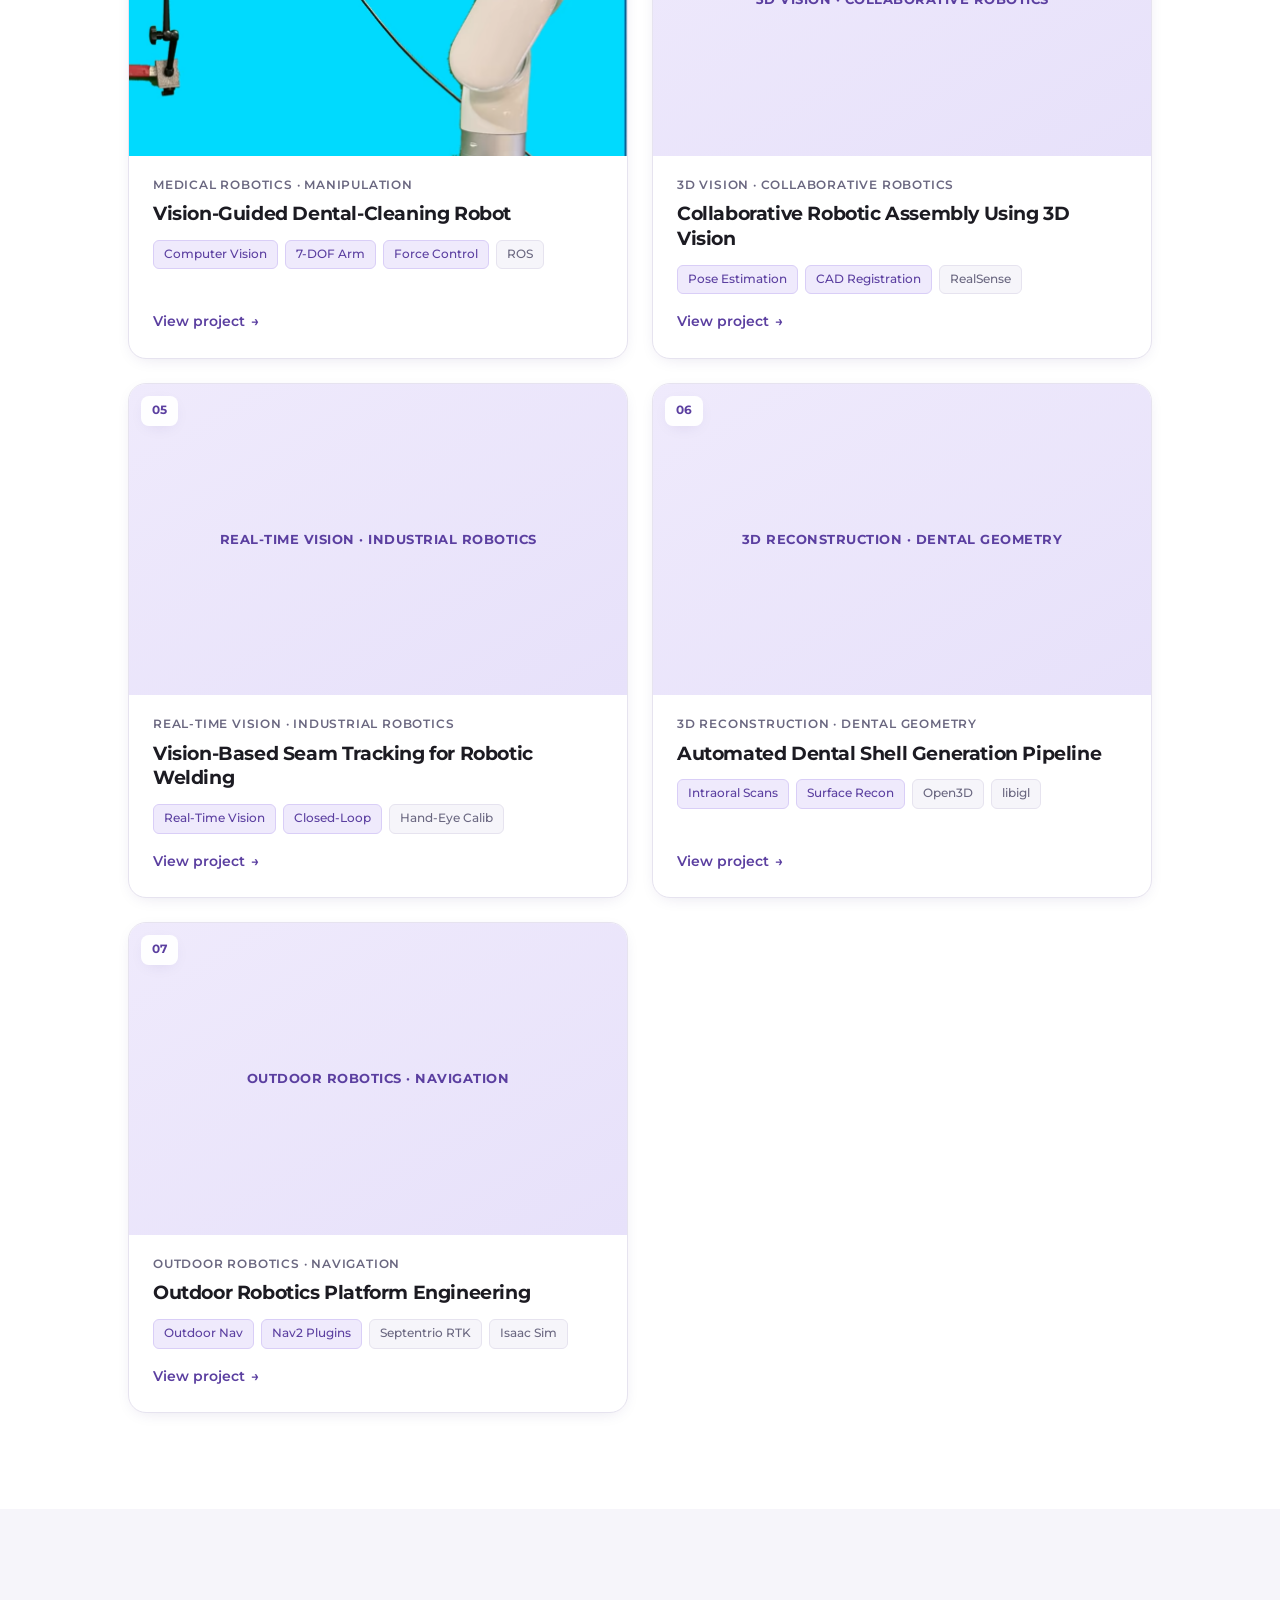
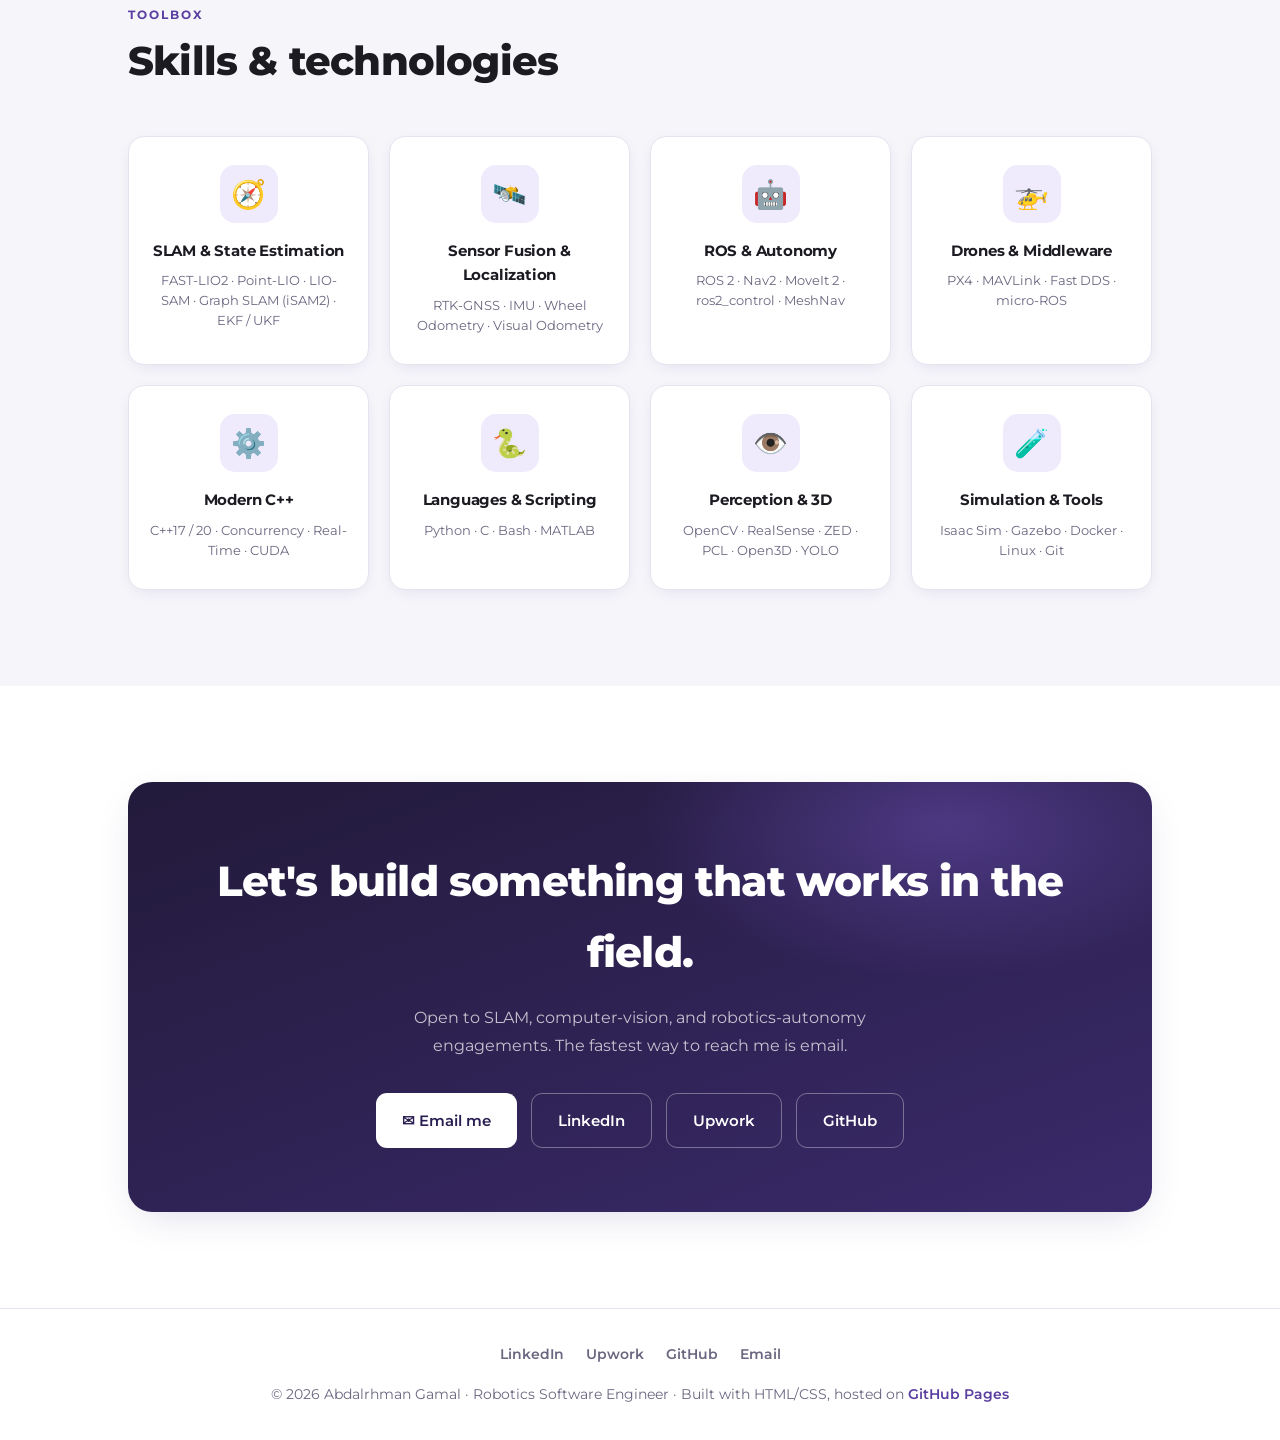
==== commit 56eaa223: "Add Dental-Cleaning Robot project page (cover + 2 videos); wire homepage card 03" ====
--- a/index.html
+++ b/index.html
@@ -465,15 +465,15 @@
         </div>
       </a>
 
-      <a href="project5.html" class="proj-card reveal">
+      <a href="projects/dental-cleaning-robot/" class="proj-card reveal">
         <div class="proj-cover">
           <span class="proj-badge">03</span>
-          <div class="cover-ph">Healthcare Robotics · Full-Stack</div>
+          <img src="projects/dental-cleaning-robot/image.png" alt="Vision-guided dental-cleaning robot: 7-DOF arm with depth camera" loading="lazy">
         </div>
         <div class="proj-body">
-          <div class="proj-domain">Healthcare Robotics · Full-Stack</div>
-          <div class="proj-title">Healthcare Robotics System (Full-Stack)</div>
-          <div class="proj-tags"><span class="ptag hl">ROS 2 Control</span><span class="ptag hl">Nav2</span><span class="ptag hl">MoveIt 2</span><span class="ptag">xArm7</span></div>
+          <div class="proj-domain">Medical Robotics · Manipulation</div>
+          <div class="proj-title">Vision-Guided Dental-Cleaning Robot</div>
+          <div class="proj-tags"><span class="ptag hl">Computer Vision</span><span class="ptag hl">7-DOF Arm</span><span class="ptag hl">Force Control</span><span class="ptag">ROS</span></div>
           <span class="proj-link">View project <span class="arw">→</span></span>
         </div>
       </a>
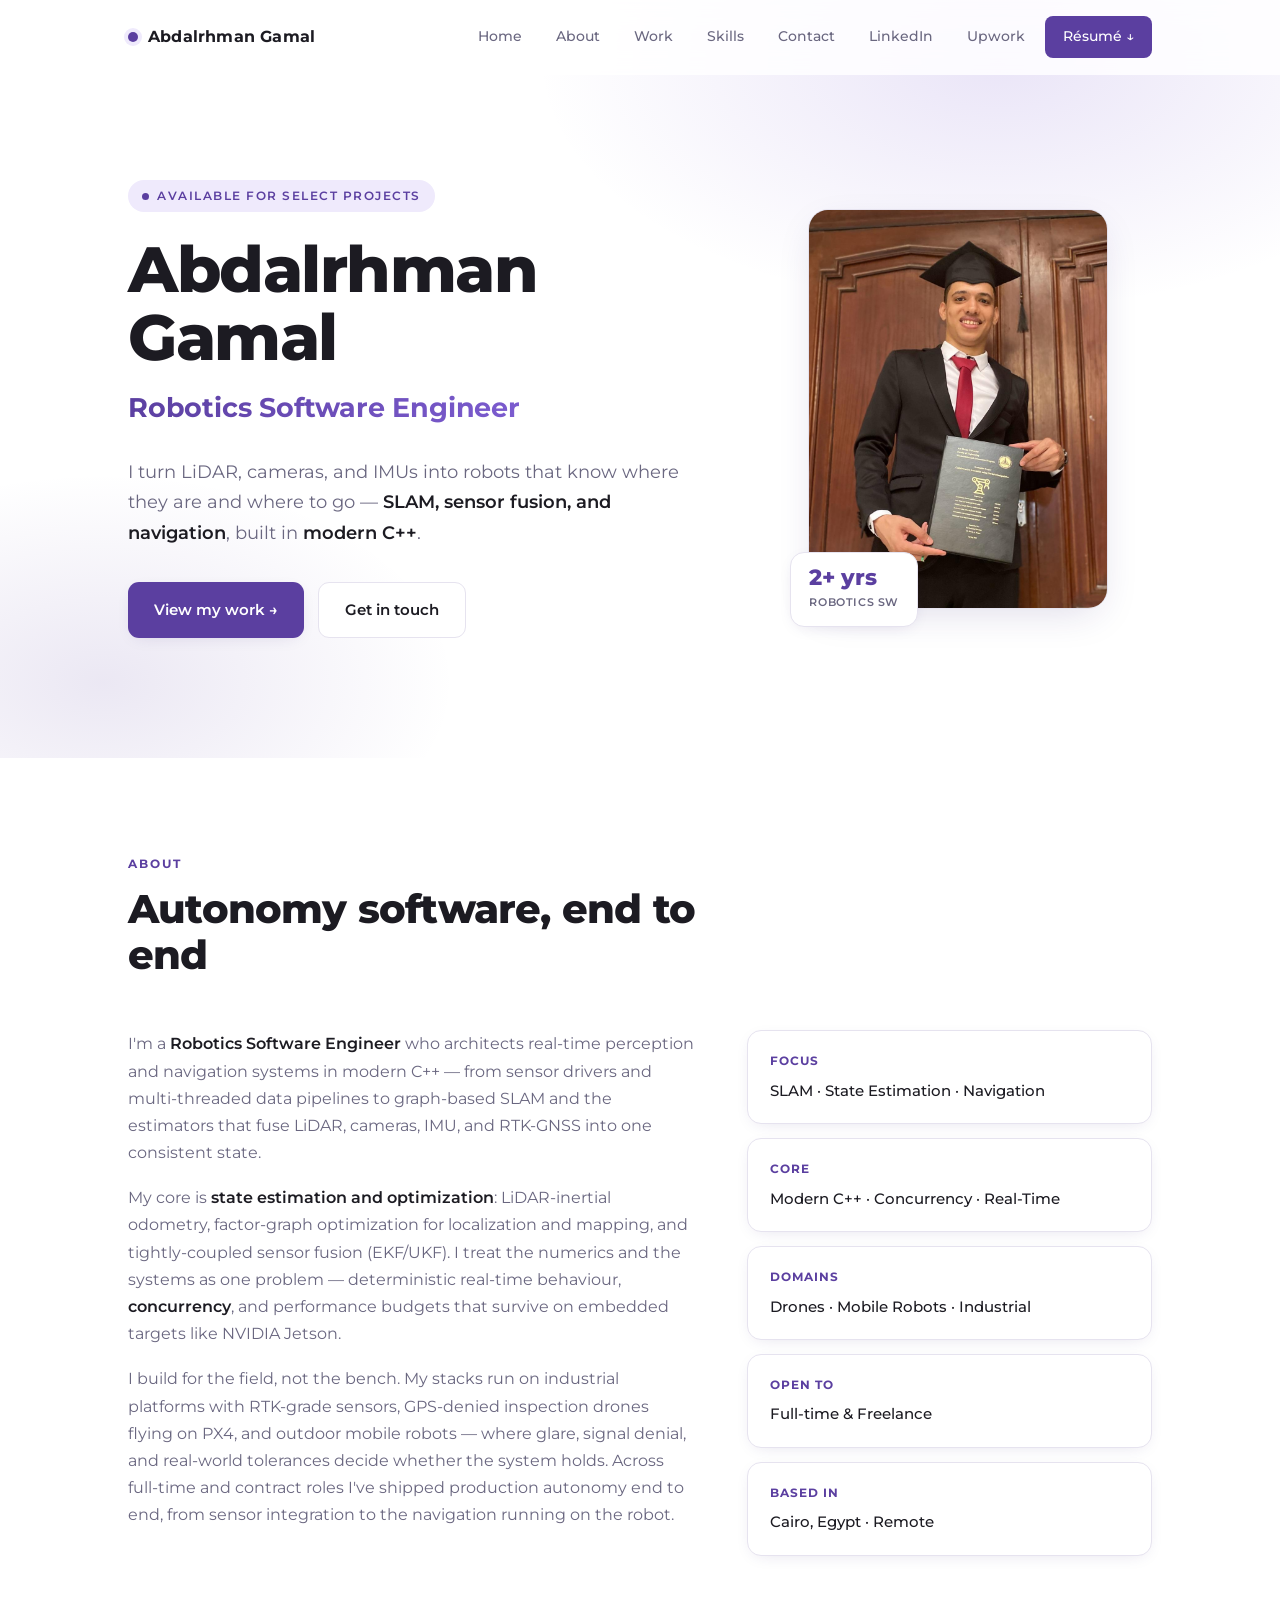
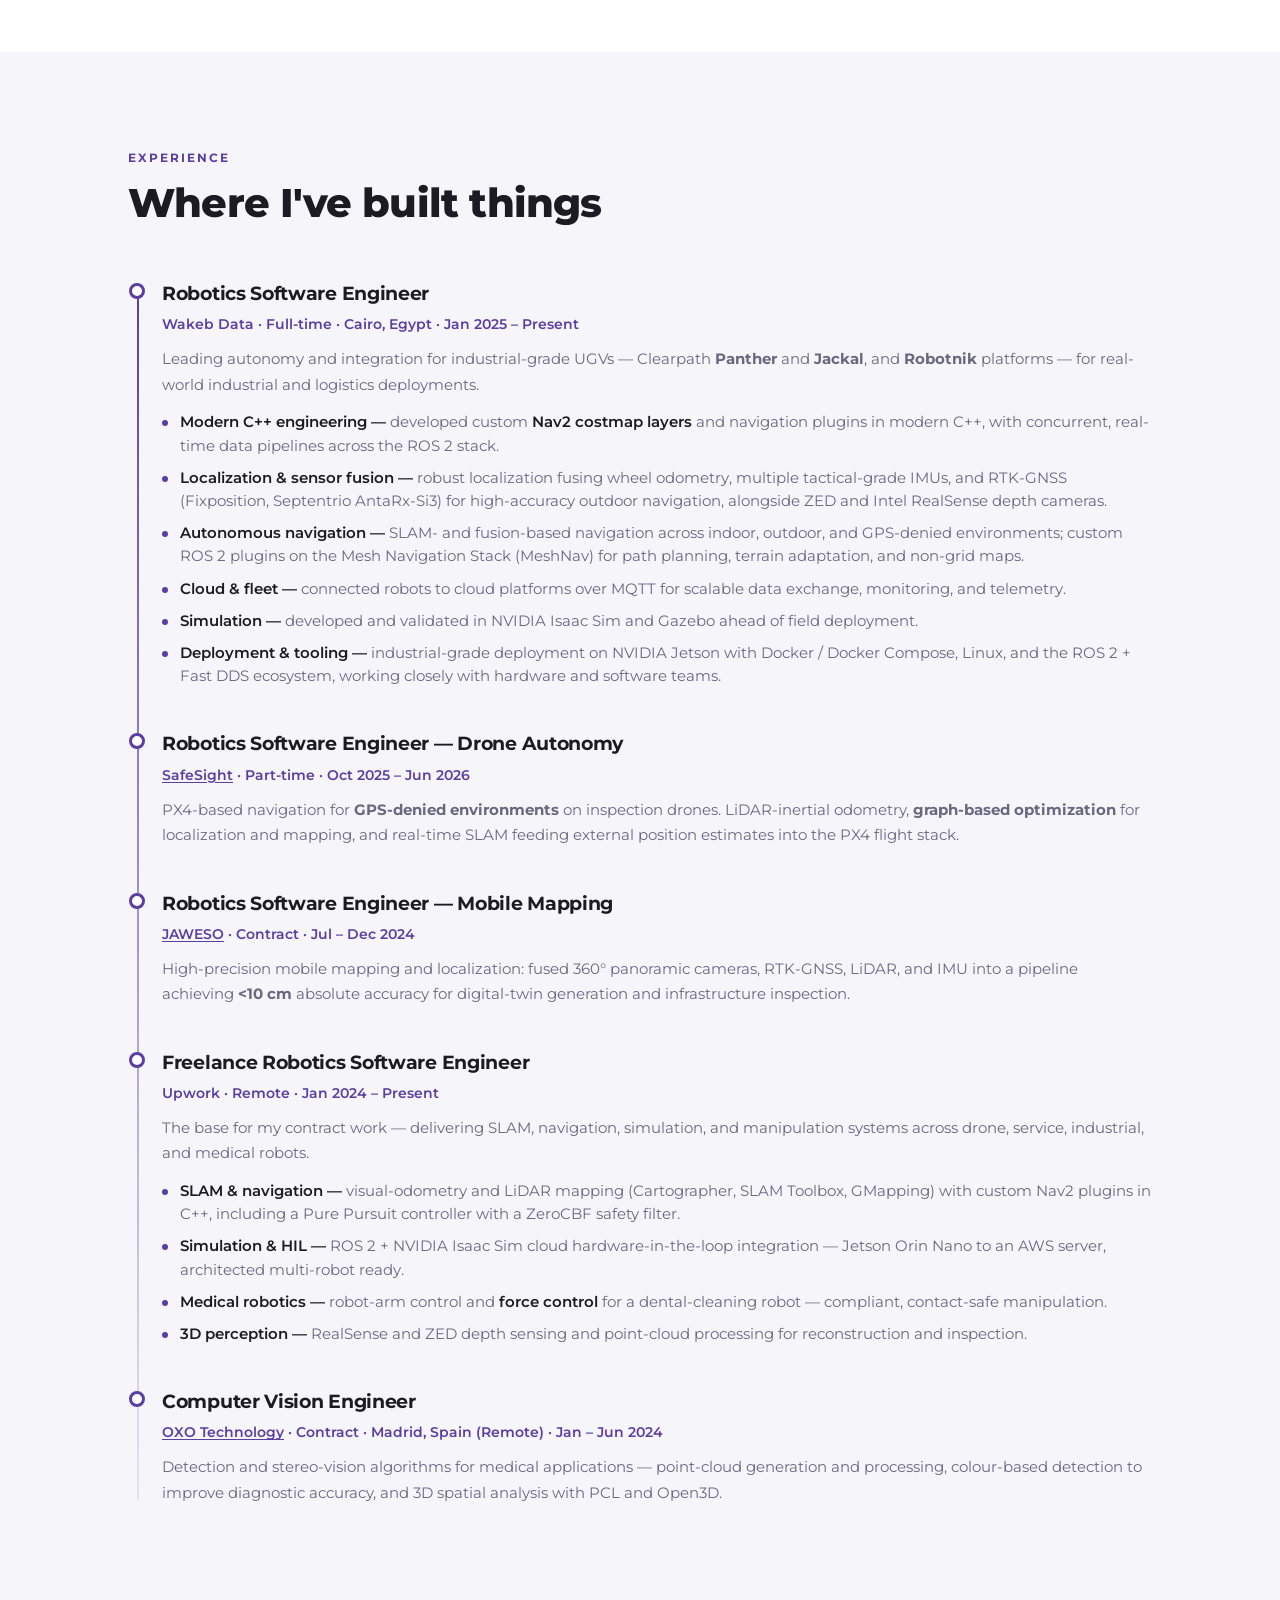
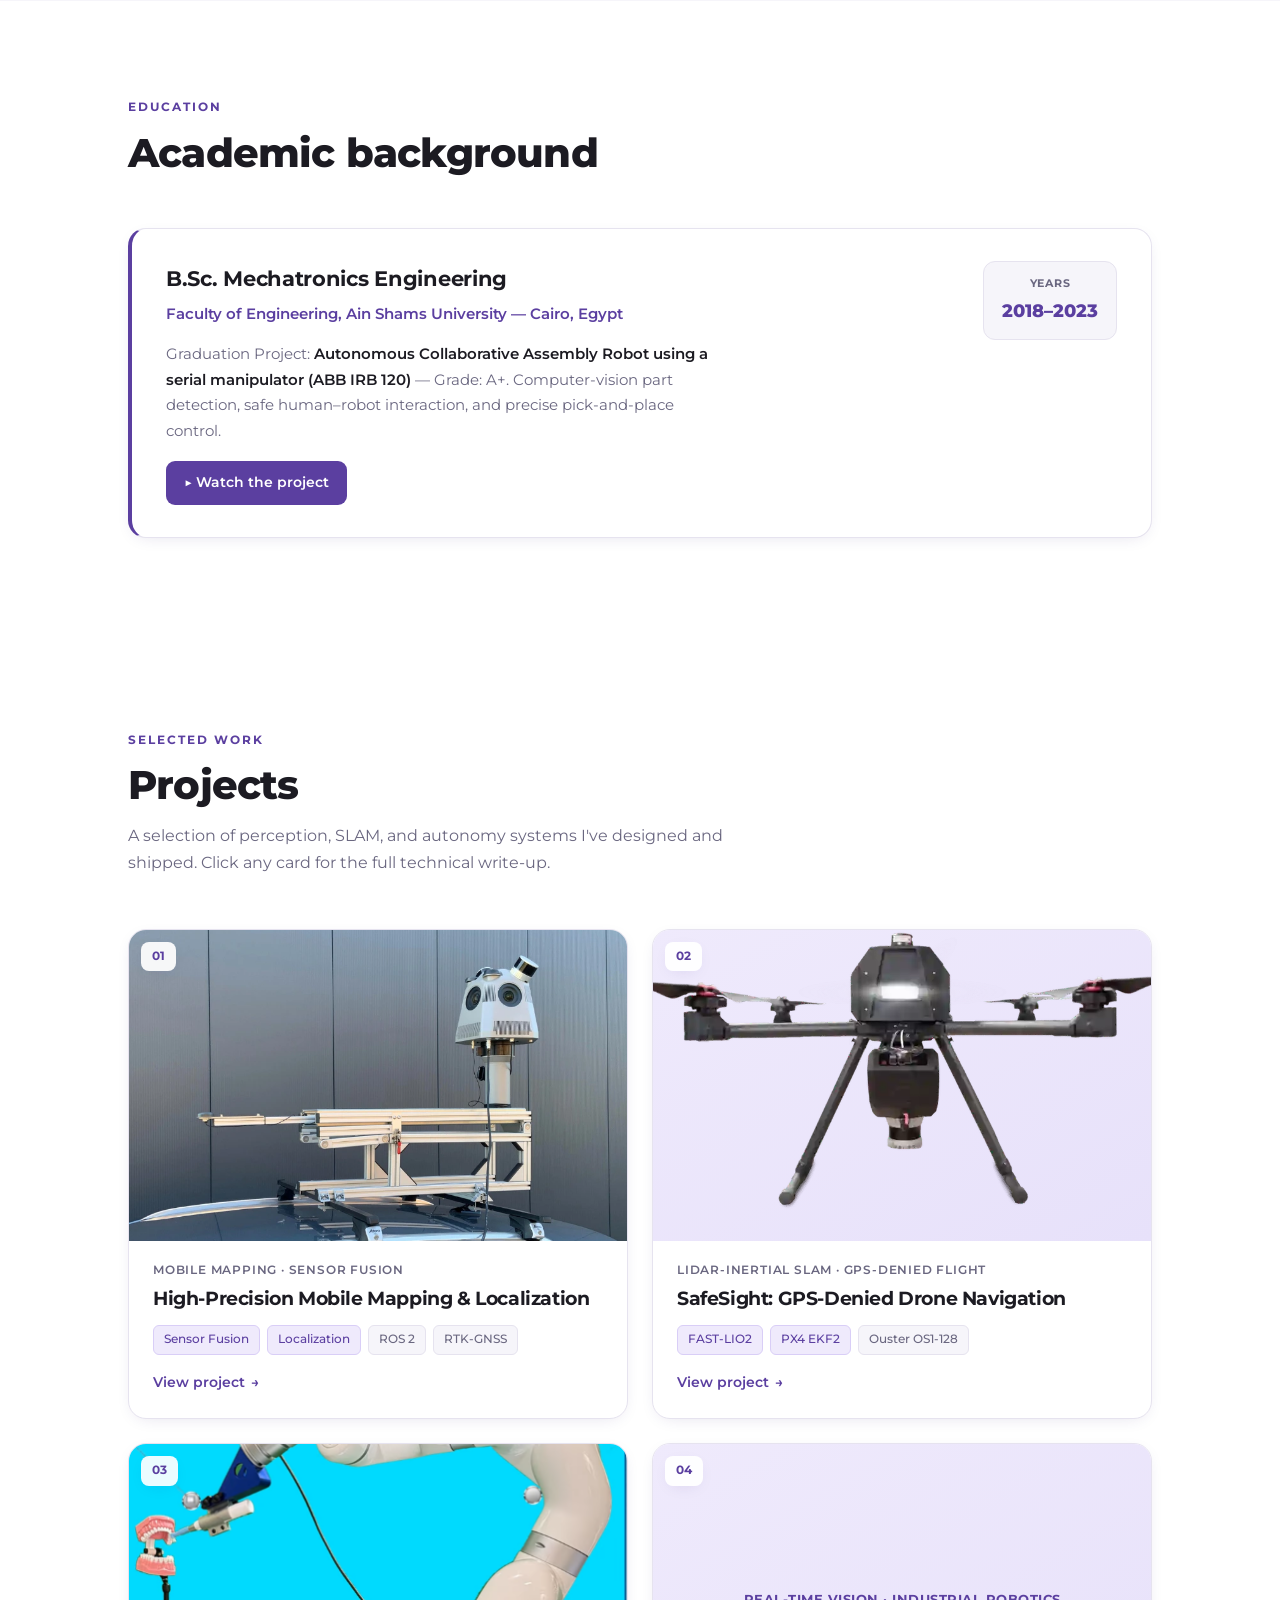
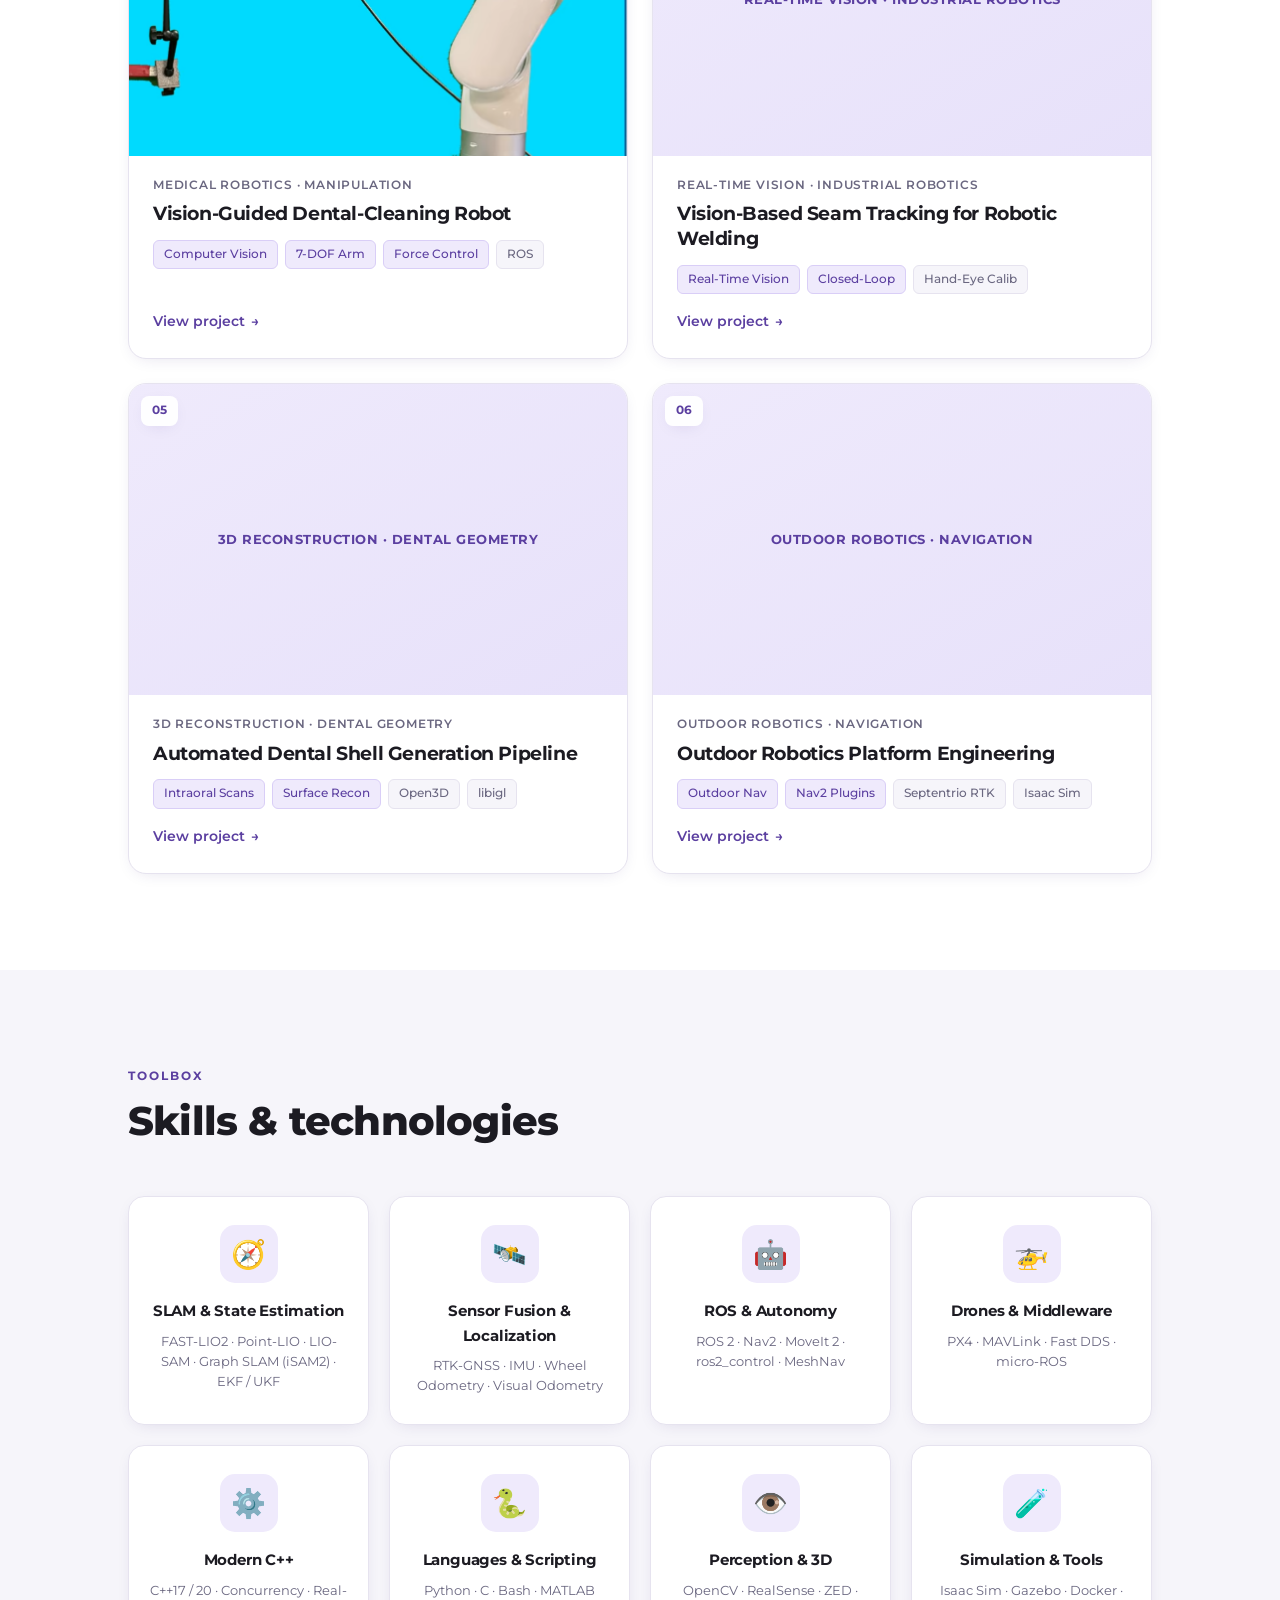
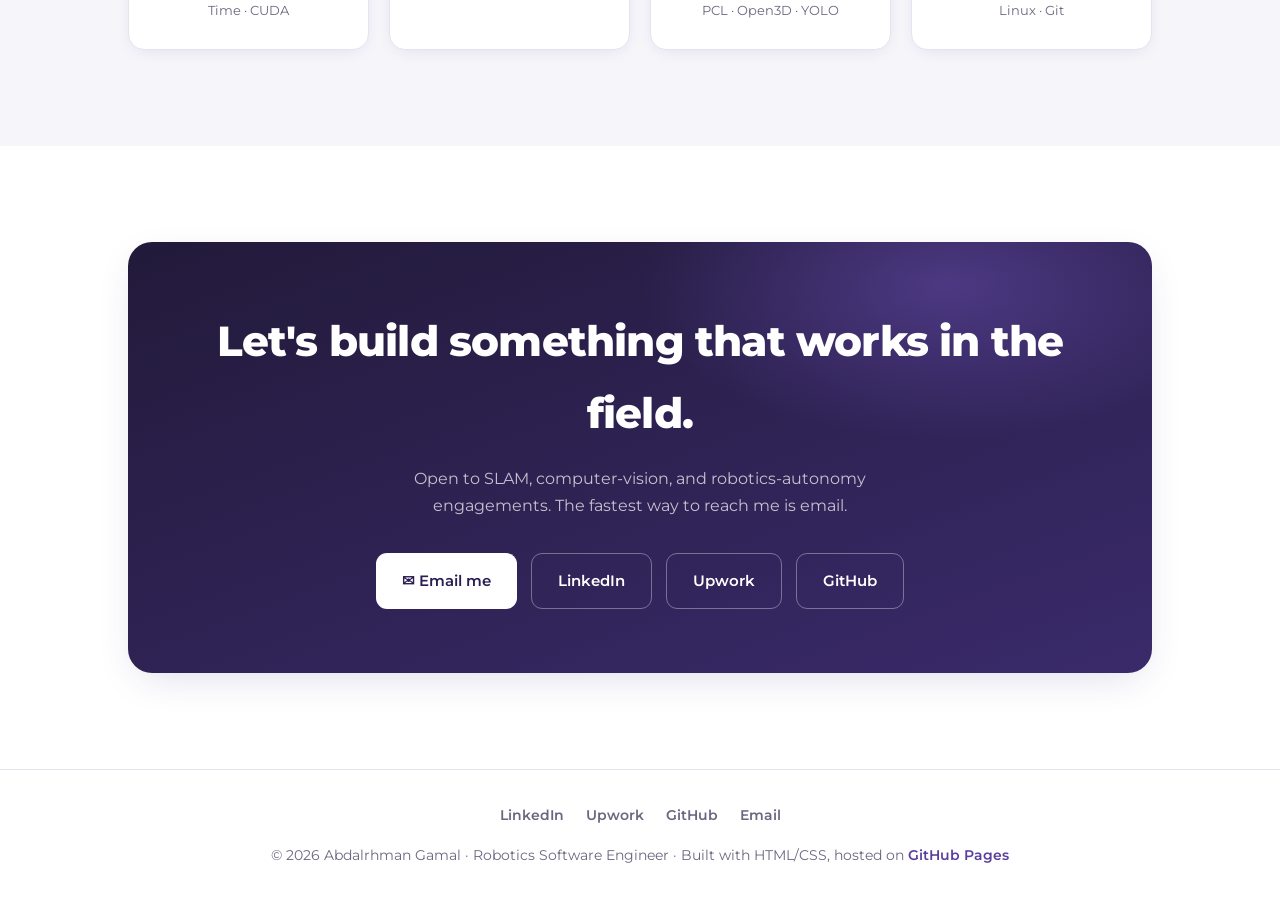
==== commit d5aab9d0: "Remove duplicate Collaborative Assembly card (already in Education); renumber projects" ====
--- a/index.html
+++ b/index.html
@@ -478,22 +478,9 @@
         </div>
       </a>
 
-      <a href="project4.html" class="proj-card reveal">
+      <a href="project3.html" class="proj-card reveal">
         <div class="proj-cover">
           <span class="proj-badge">04</span>
-          <div class="cover-ph">3D Vision · Collaborative Robotics</div>
-        </div>
-        <div class="proj-body">
-          <div class="proj-domain">3D Vision · Collaborative Robotics</div>
-          <div class="proj-title">Collaborative Robotic Assembly Using 3D Vision</div>
-          <div class="proj-tags"><span class="ptag hl">Pose Estimation</span><span class="ptag hl">CAD Registration</span><span class="ptag">RealSense</span></div>
-          <span class="proj-link">View project <span class="arw">→</span></span>
-        </div>
-      </a>
-
-      <a href="project3.html" class="proj-card reveal">
-        <div class="proj-cover">
-          <span class="proj-badge">05</span>
           <div class="cover-ph">Real-Time Vision · Industrial Robotics</div>
         </div>
         <div class="proj-body">
@@ -506,7 +493,7 @@
 
       <a href="project1.html" class="proj-card reveal">
         <div class="proj-cover">
-          <span class="proj-badge">06</span>
+          <span class="proj-badge">05</span>
           <div class="cover-ph">3D Reconstruction · Dental Geometry</div>
         </div>
         <div class="proj-body">
@@ -519,7 +506,7 @@
 
       <a href="project7.html" class="proj-card reveal">
         <div class="proj-cover">
-          <span class="proj-badge">07</span>
+          <span class="proj-badge">06</span>
           <div class="cover-ph">Outdoor Robotics · Navigation</div>
         </div>
         <div class="proj-body">
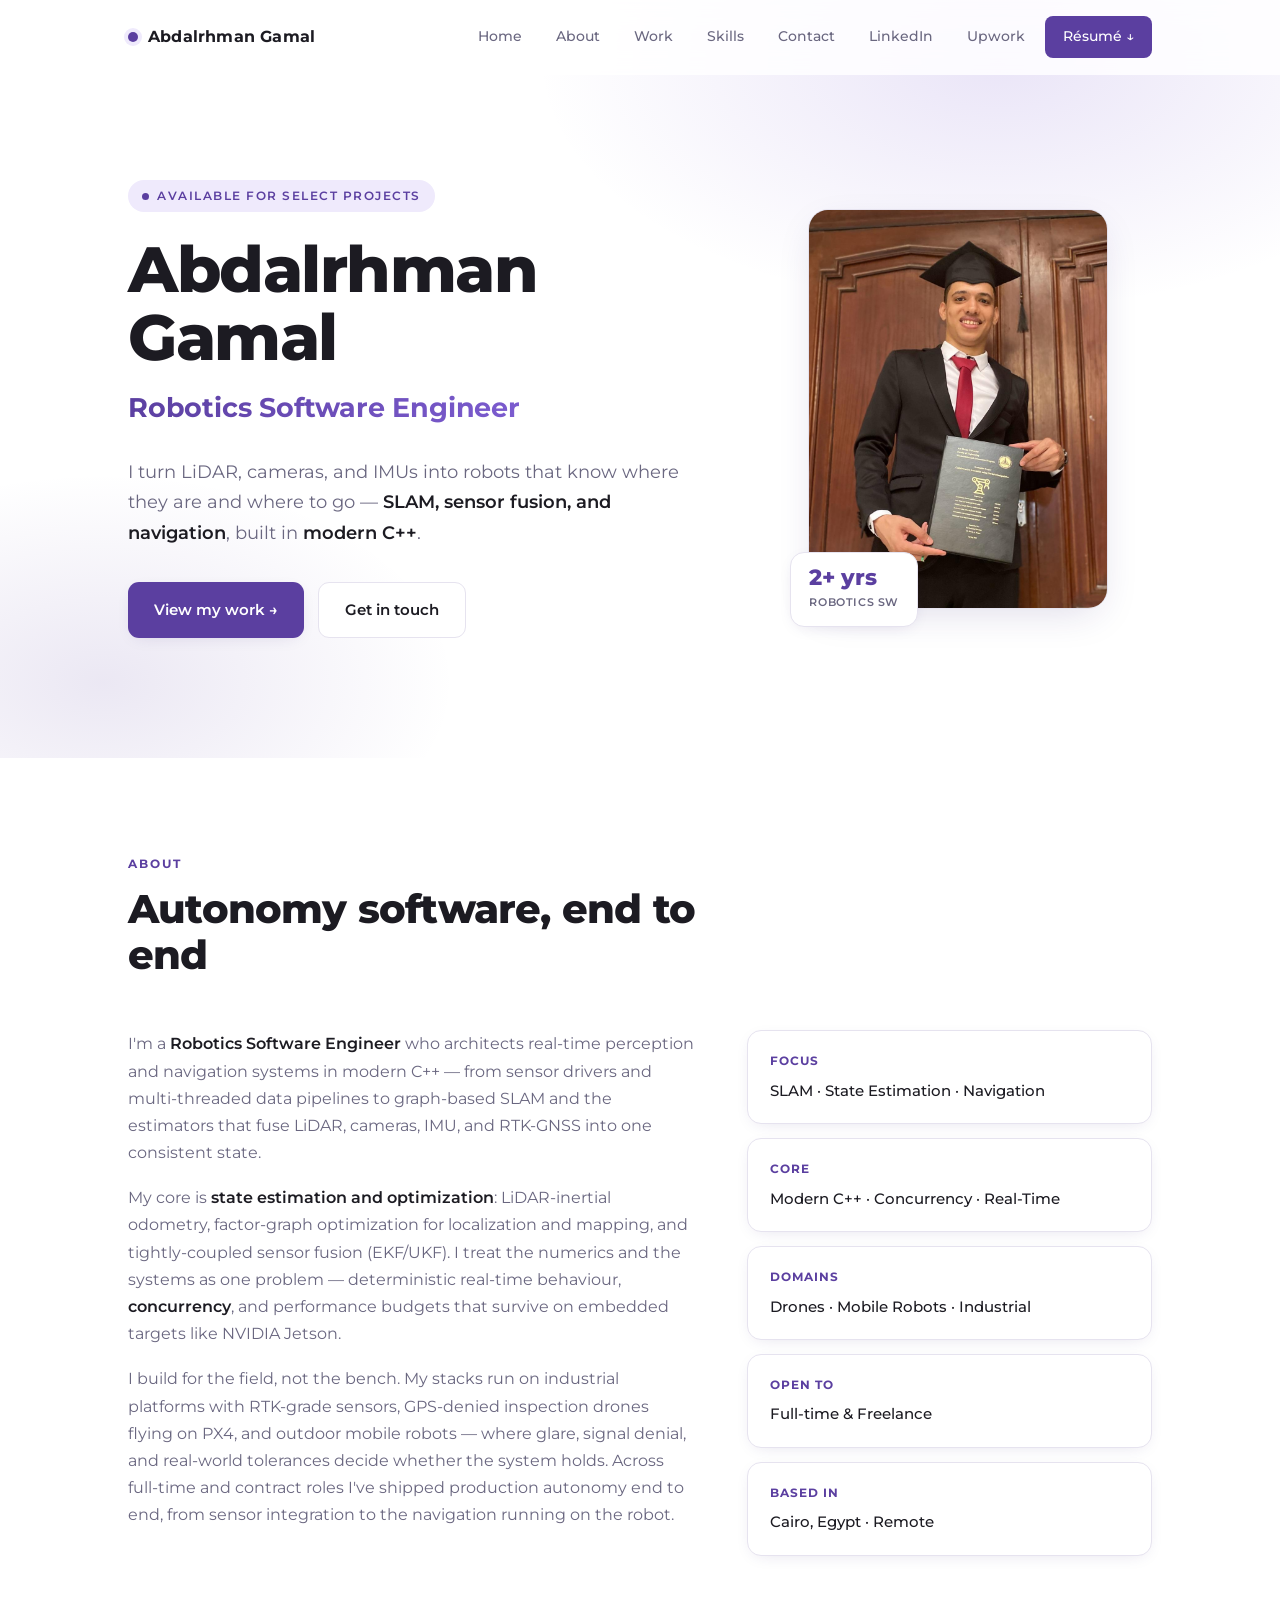
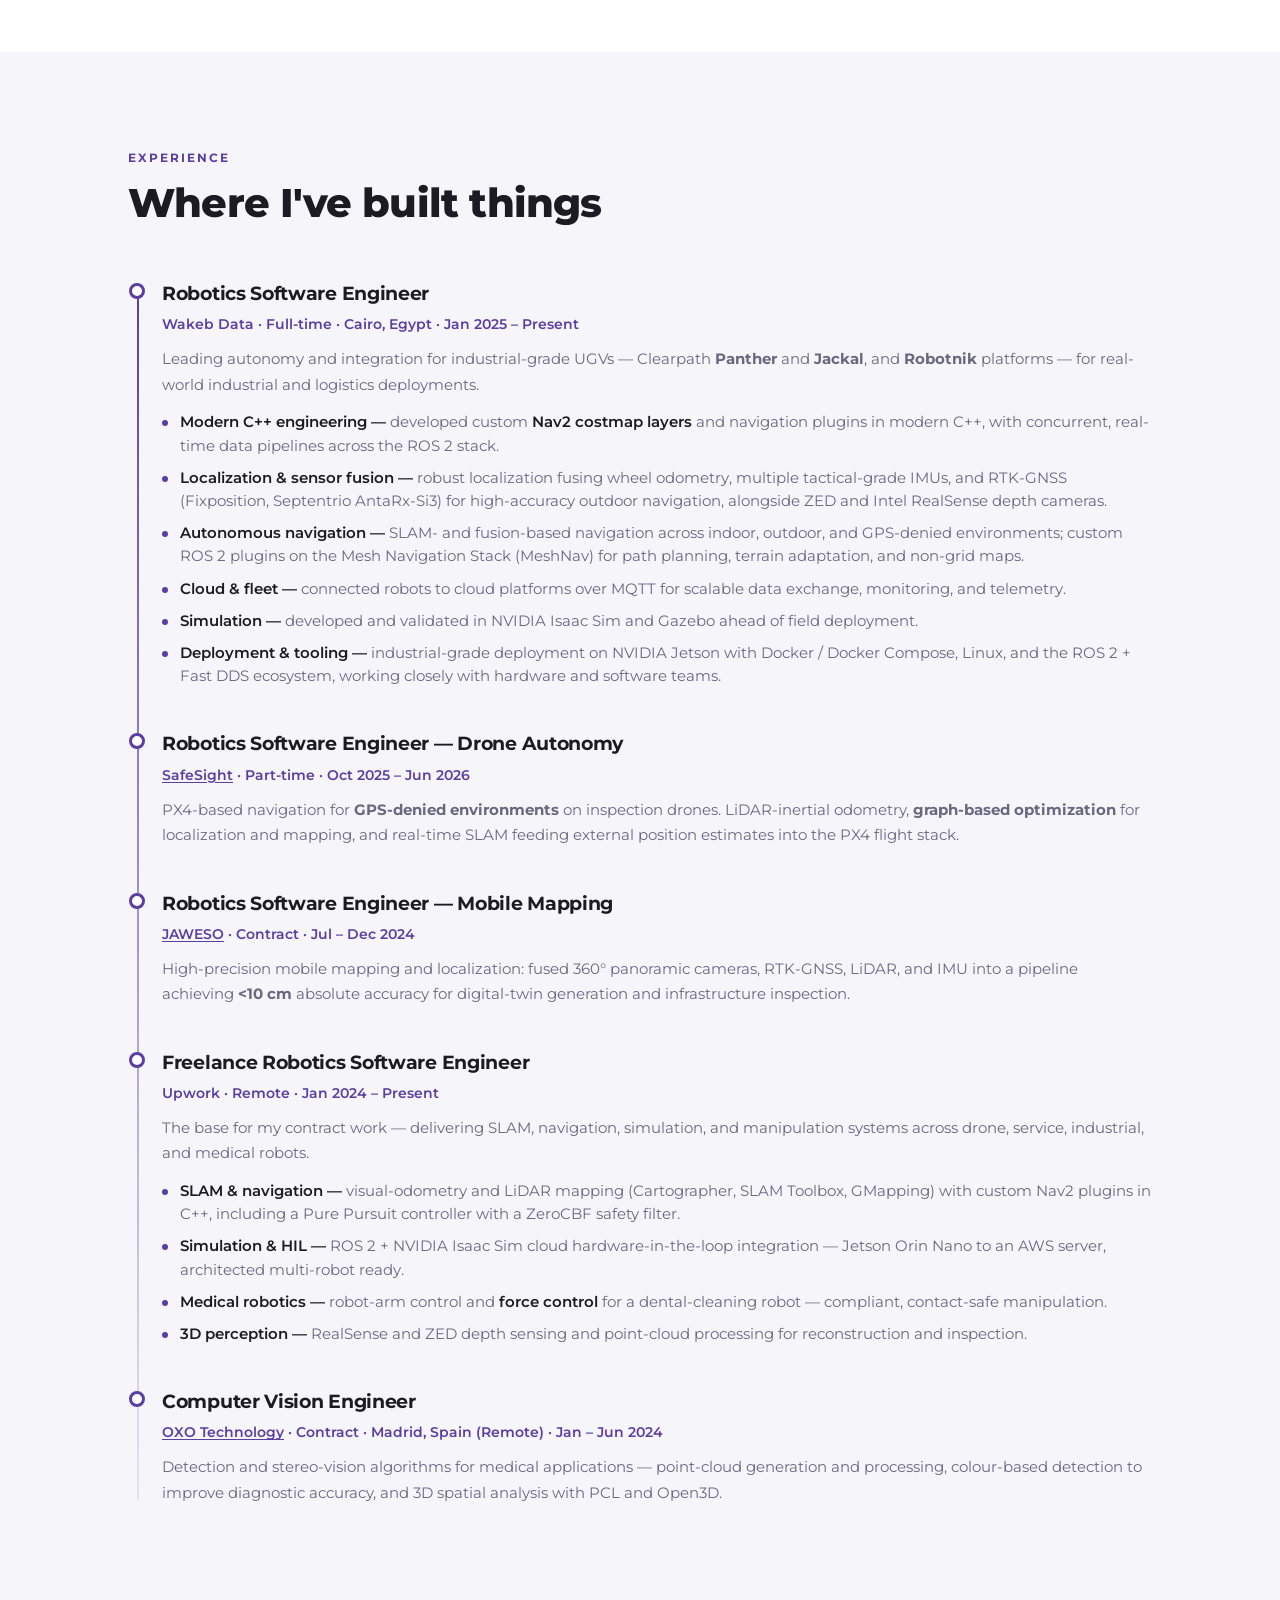
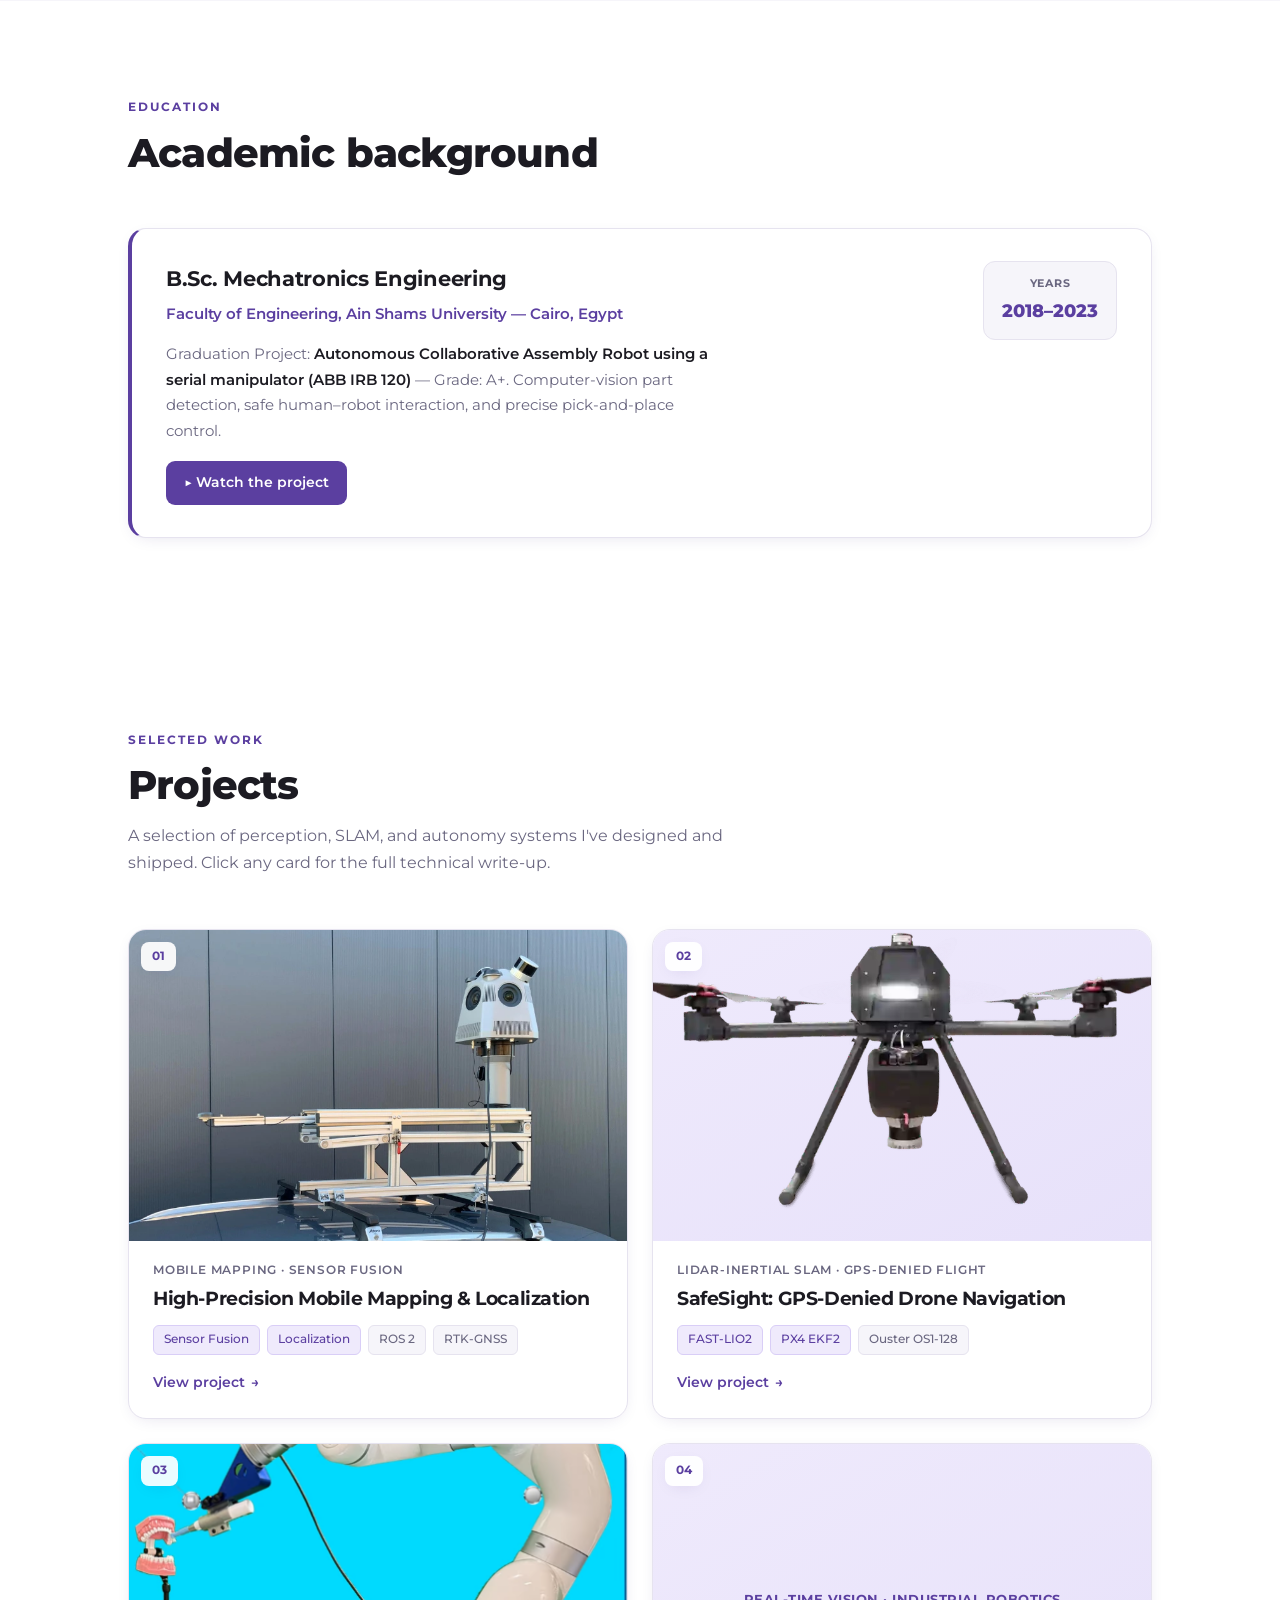
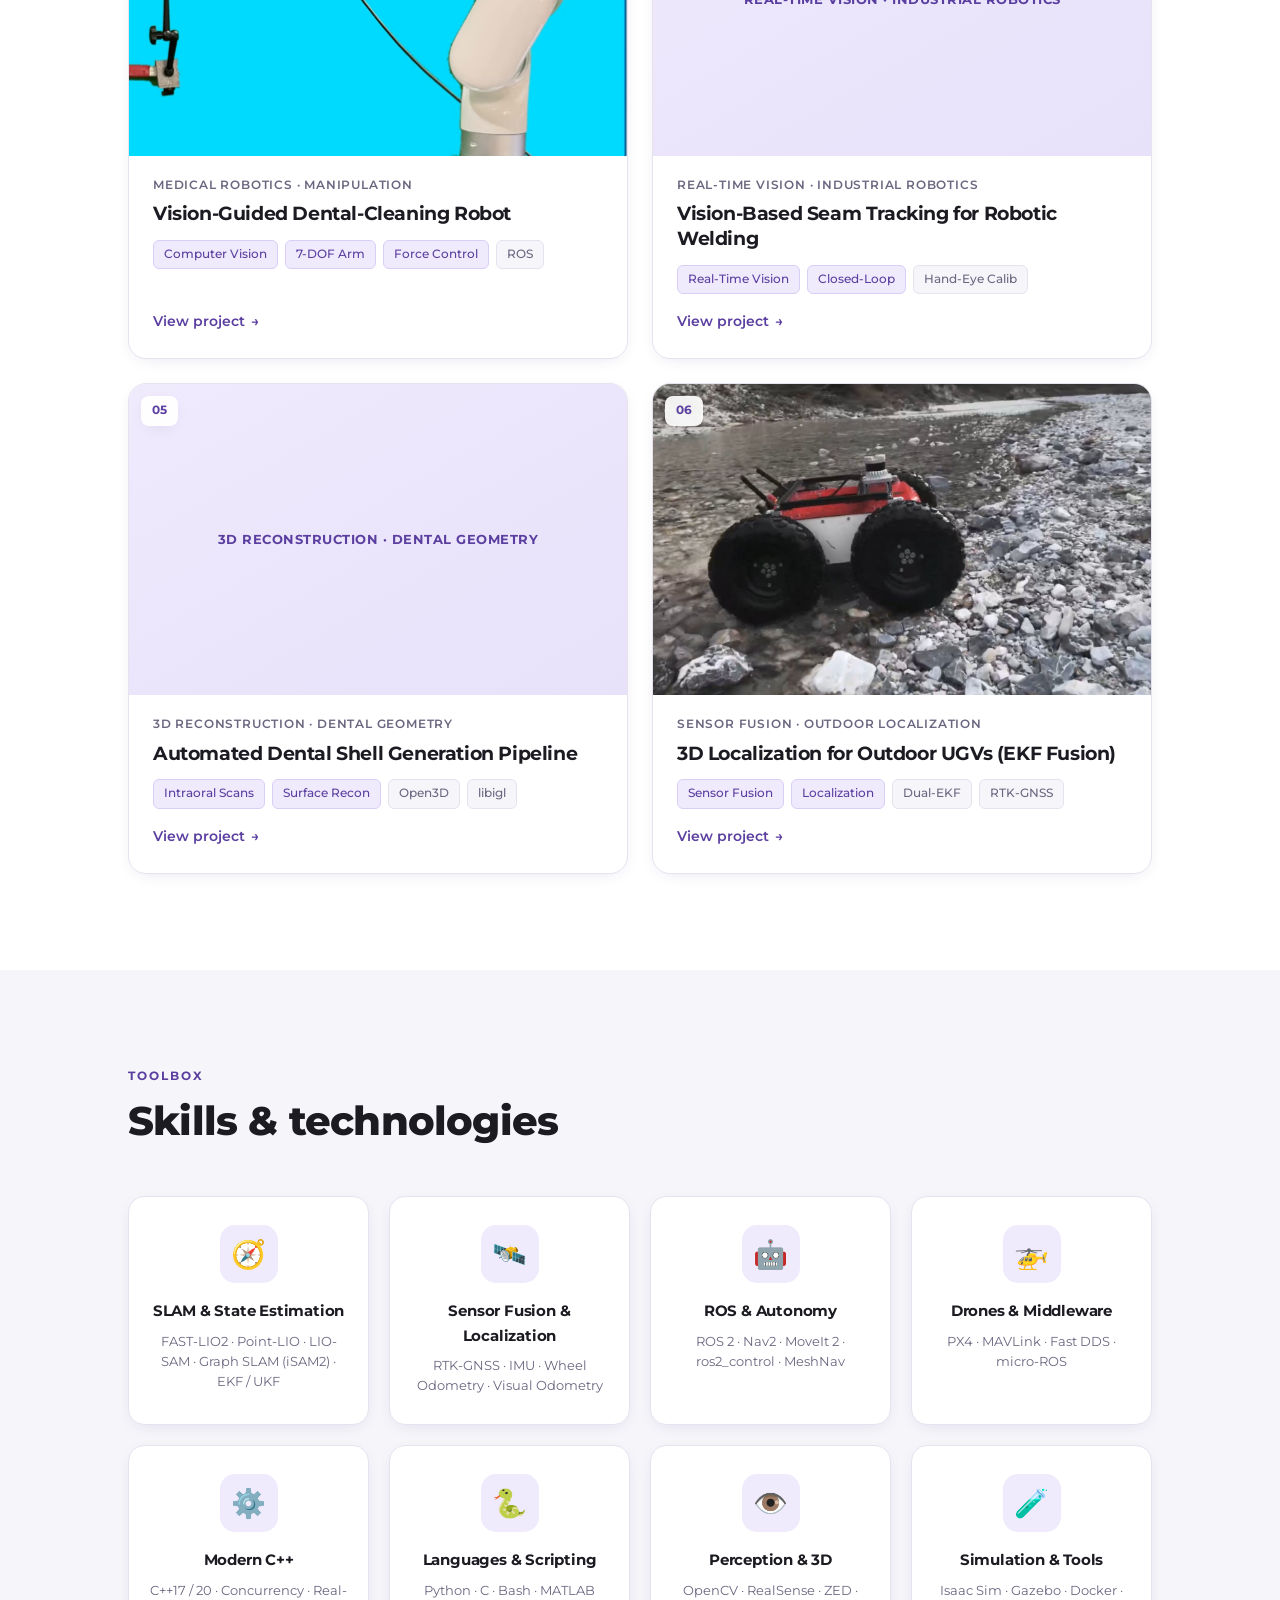
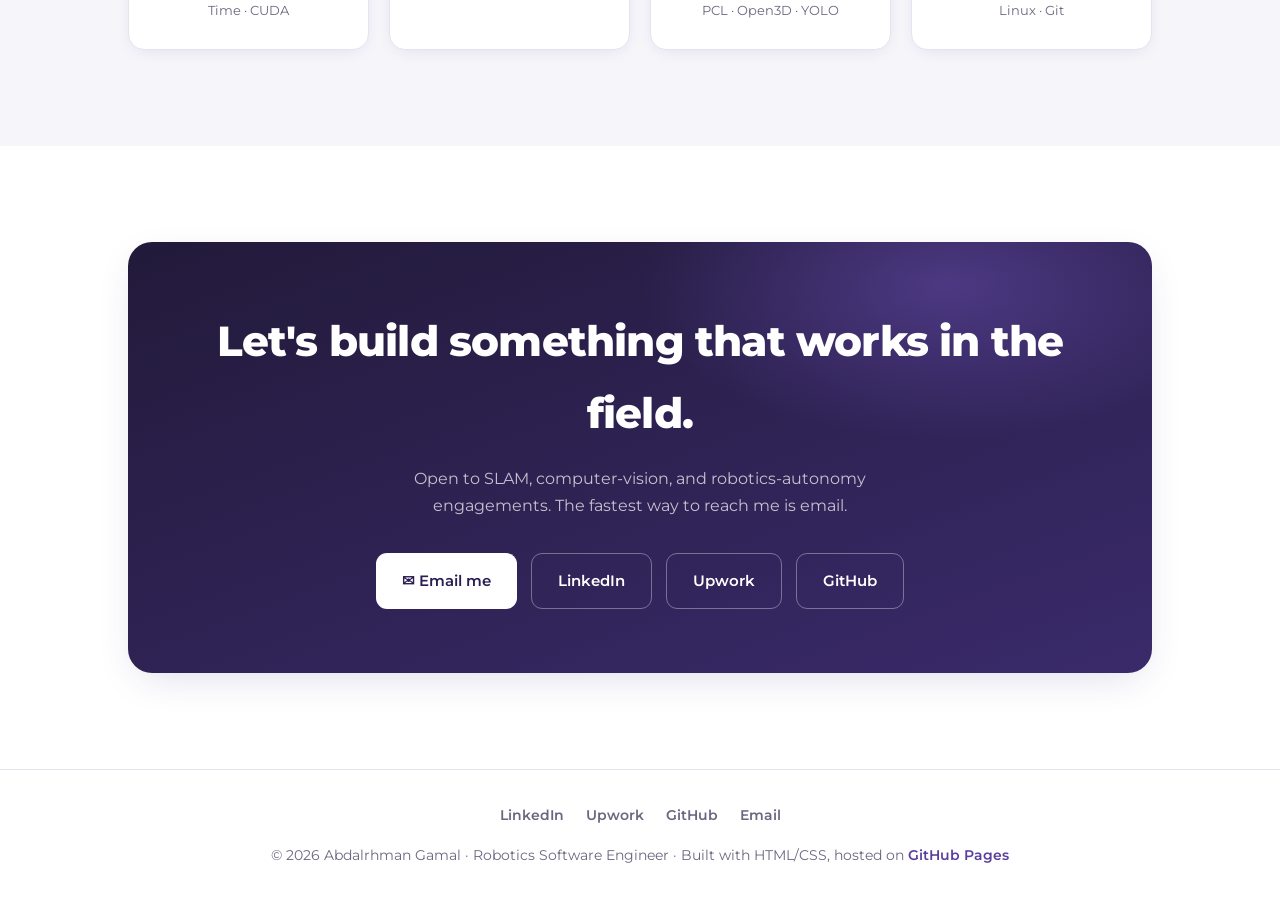
==== commit aa015894: "Add 3D Localization for Outdoor UGVs (EKF fusion) project page with panther cover, video, evo result" ====
--- a/index.html
+++ b/index.html
@@ -504,15 +504,15 @@
         </div>
       </a>
 
-      <a href="project7.html" class="proj-card reveal">
+      <a href="projects/outdoor-ugv-localization/" class="proj-card reveal">
         <div class="proj-cover">
           <span class="proj-badge">06</span>
-          <div class="cover-ph">Outdoor Robotics · Navigation</div>
+          <img src="projects/outdoor-ugv-localization/panther.jpg" alt="Clearpath Panther UGV in outdoor terrain" loading="lazy">
         </div>
         <div class="proj-body">
-          <div class="proj-domain">Outdoor Robotics · Navigation</div>
-          <div class="proj-title">Outdoor Robotics Platform Engineering</div>
-          <div class="proj-tags"><span class="ptag hl">Outdoor Nav</span><span class="ptag hl">Nav2 Plugins</span><span class="ptag">Septentrio RTK</span><span class="ptag">Isaac Sim</span></div>
+          <div class="proj-domain">Sensor Fusion · Outdoor Localization</div>
+          <div class="proj-title">3D Localization for Outdoor UGVs (EKF Fusion)</div>
+          <div class="proj-tags"><span class="ptag hl">Sensor Fusion</span><span class="ptag hl">Localization</span><span class="ptag">Dual-EKF</span><span class="ptag">RTK-GNSS</span></div>
           <span class="proj-link">View project <span class="arw">→</span></span>
         </div>
       </a>
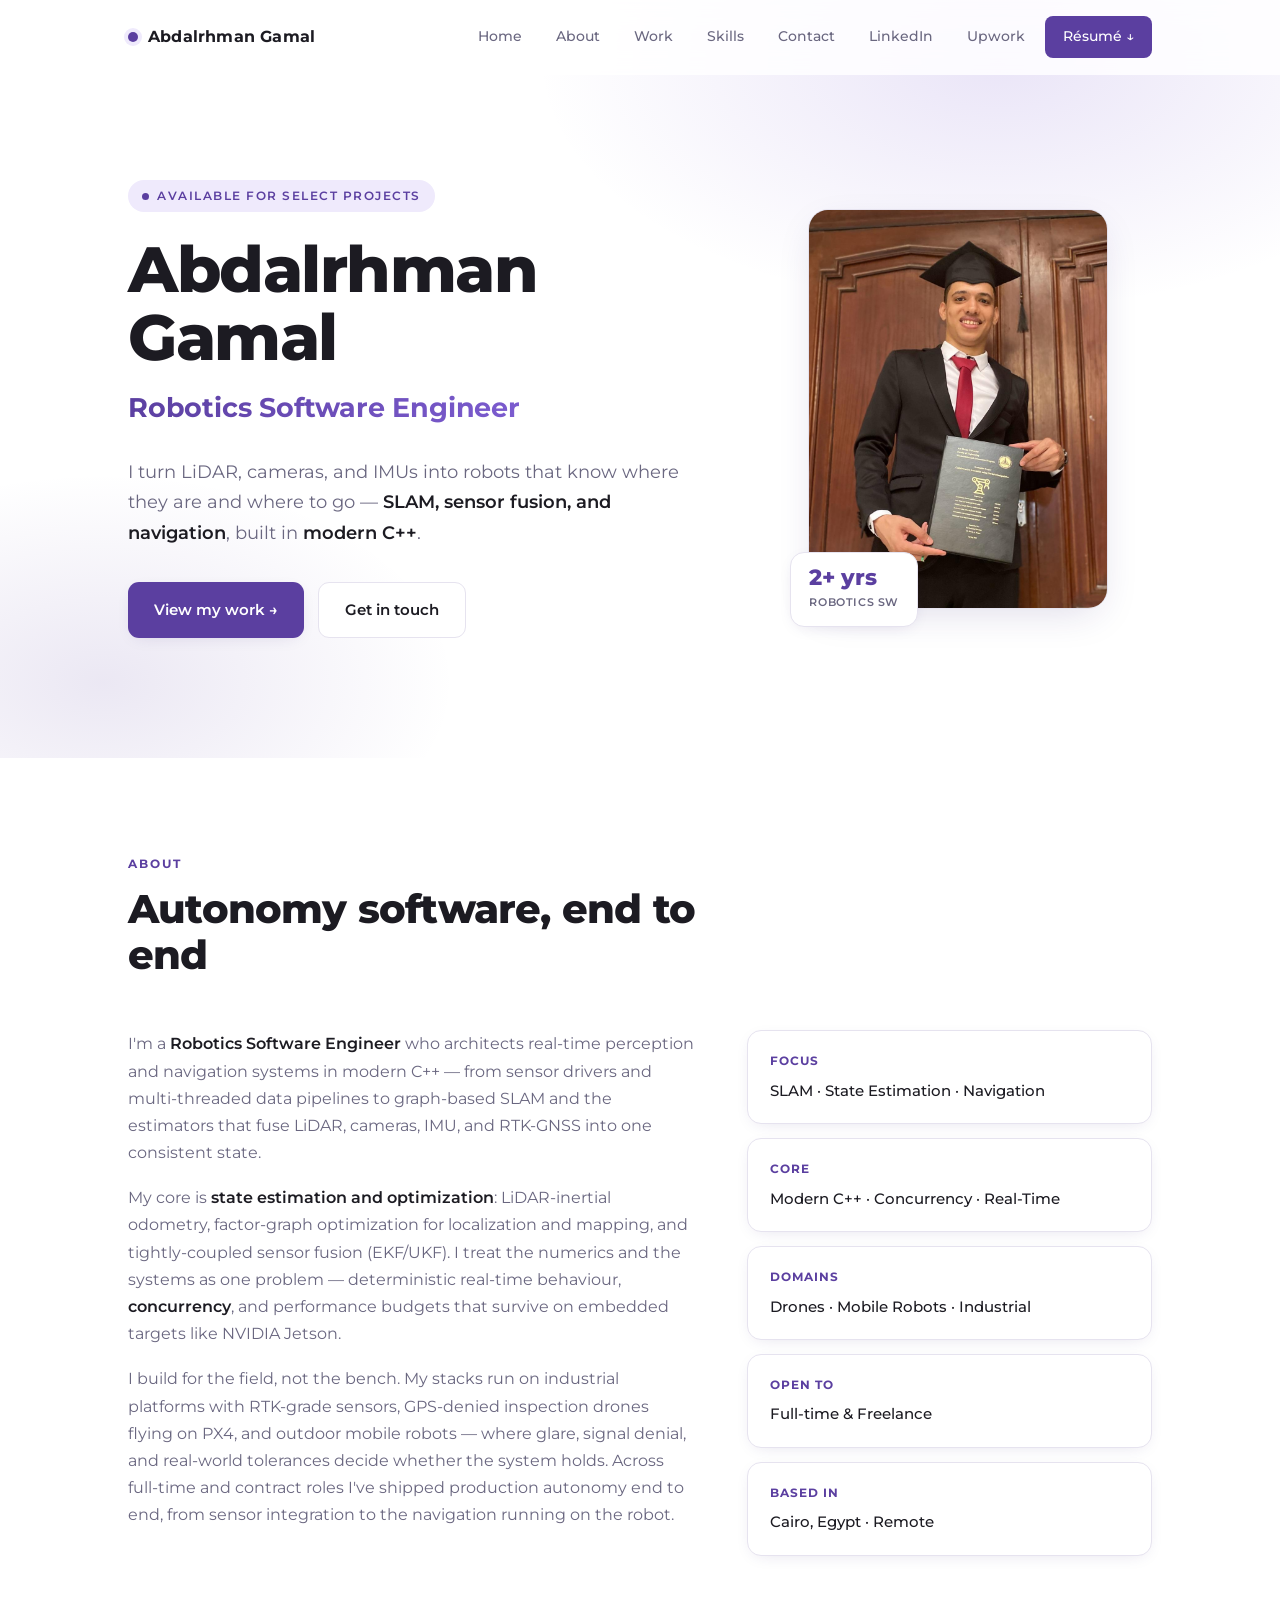
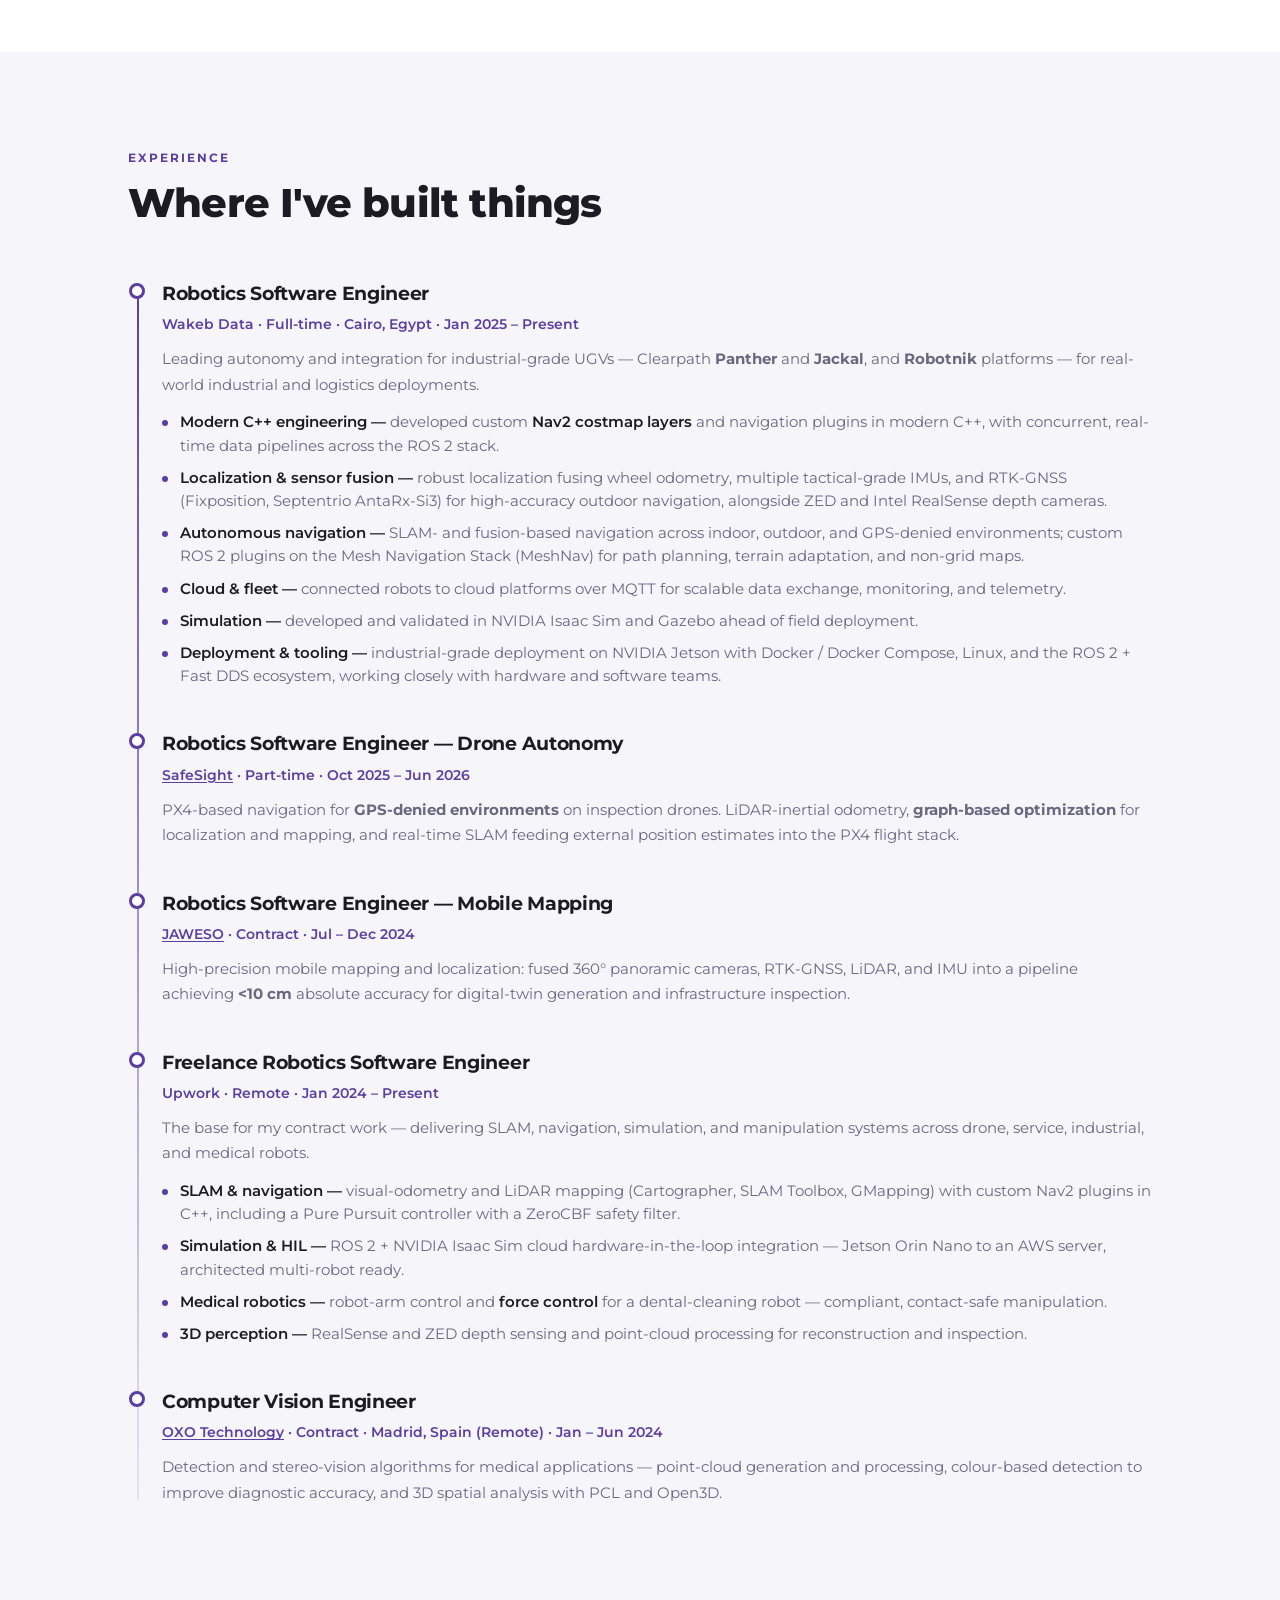
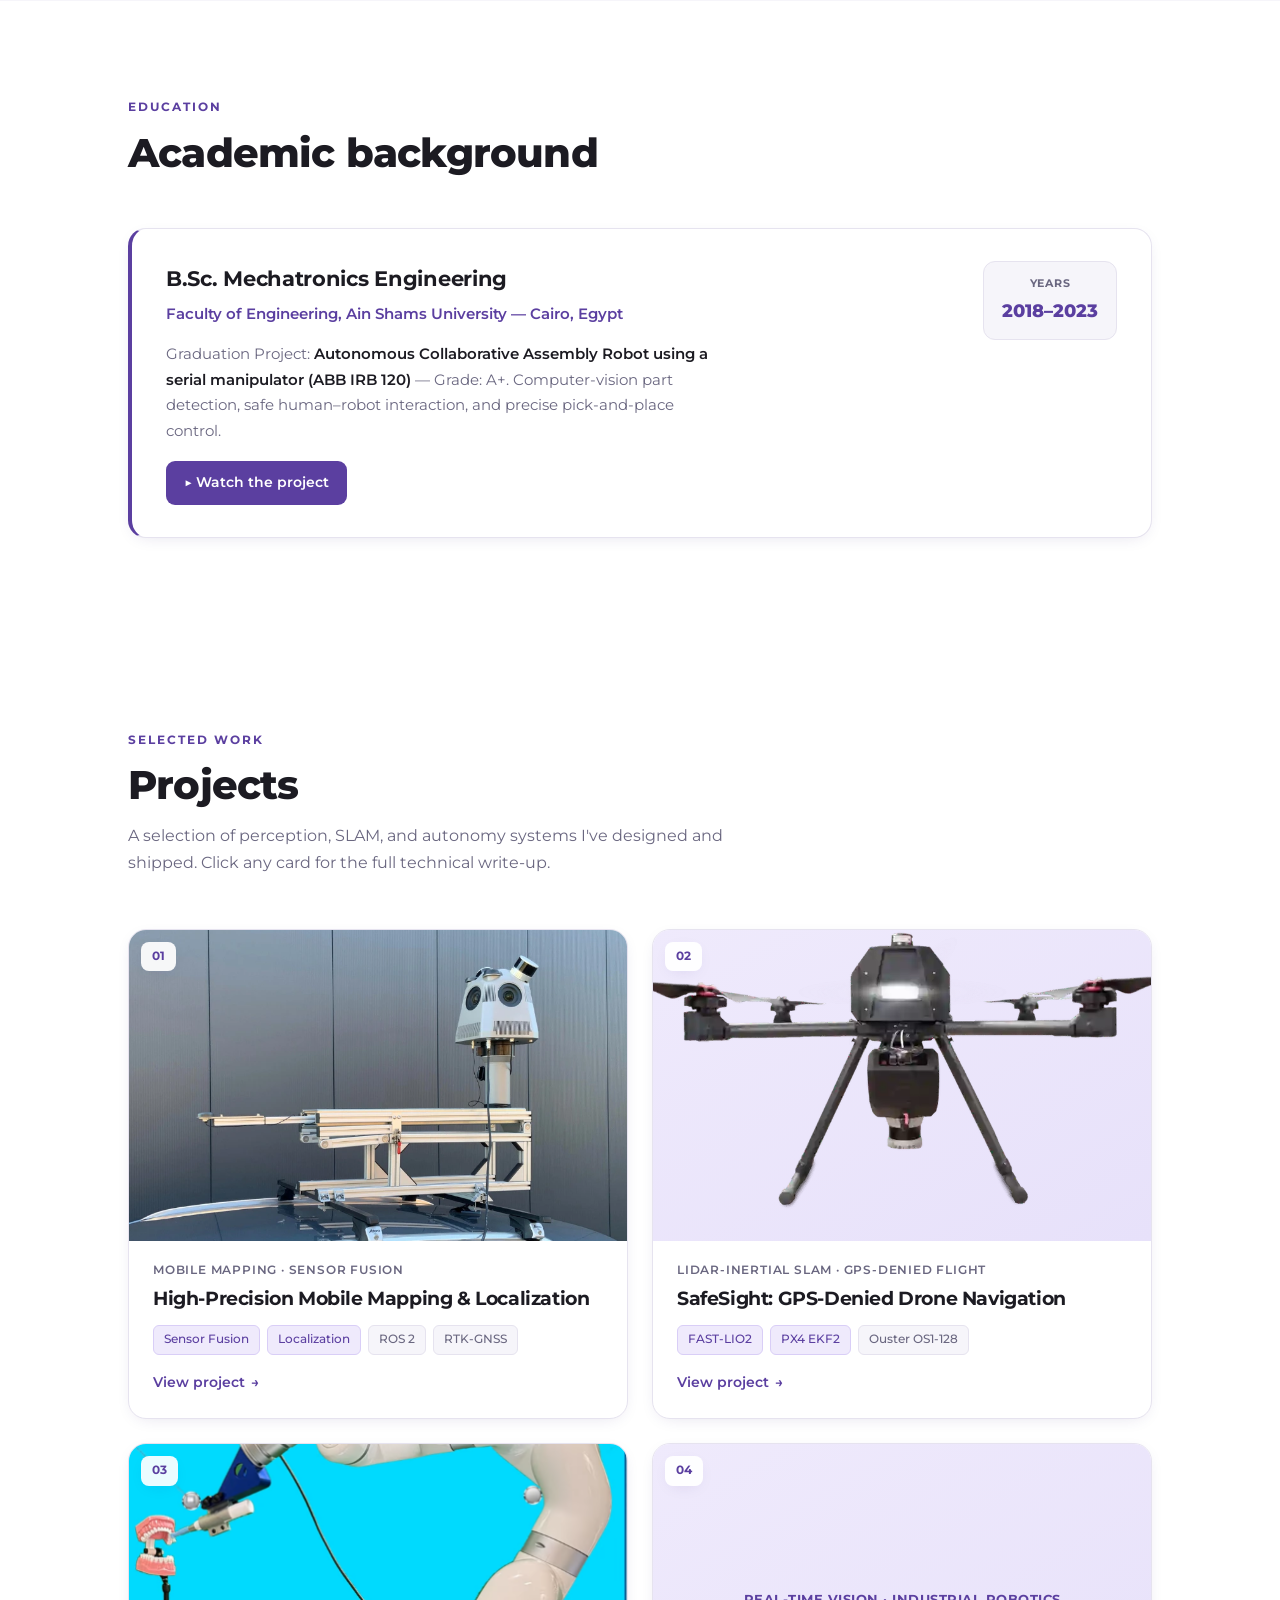
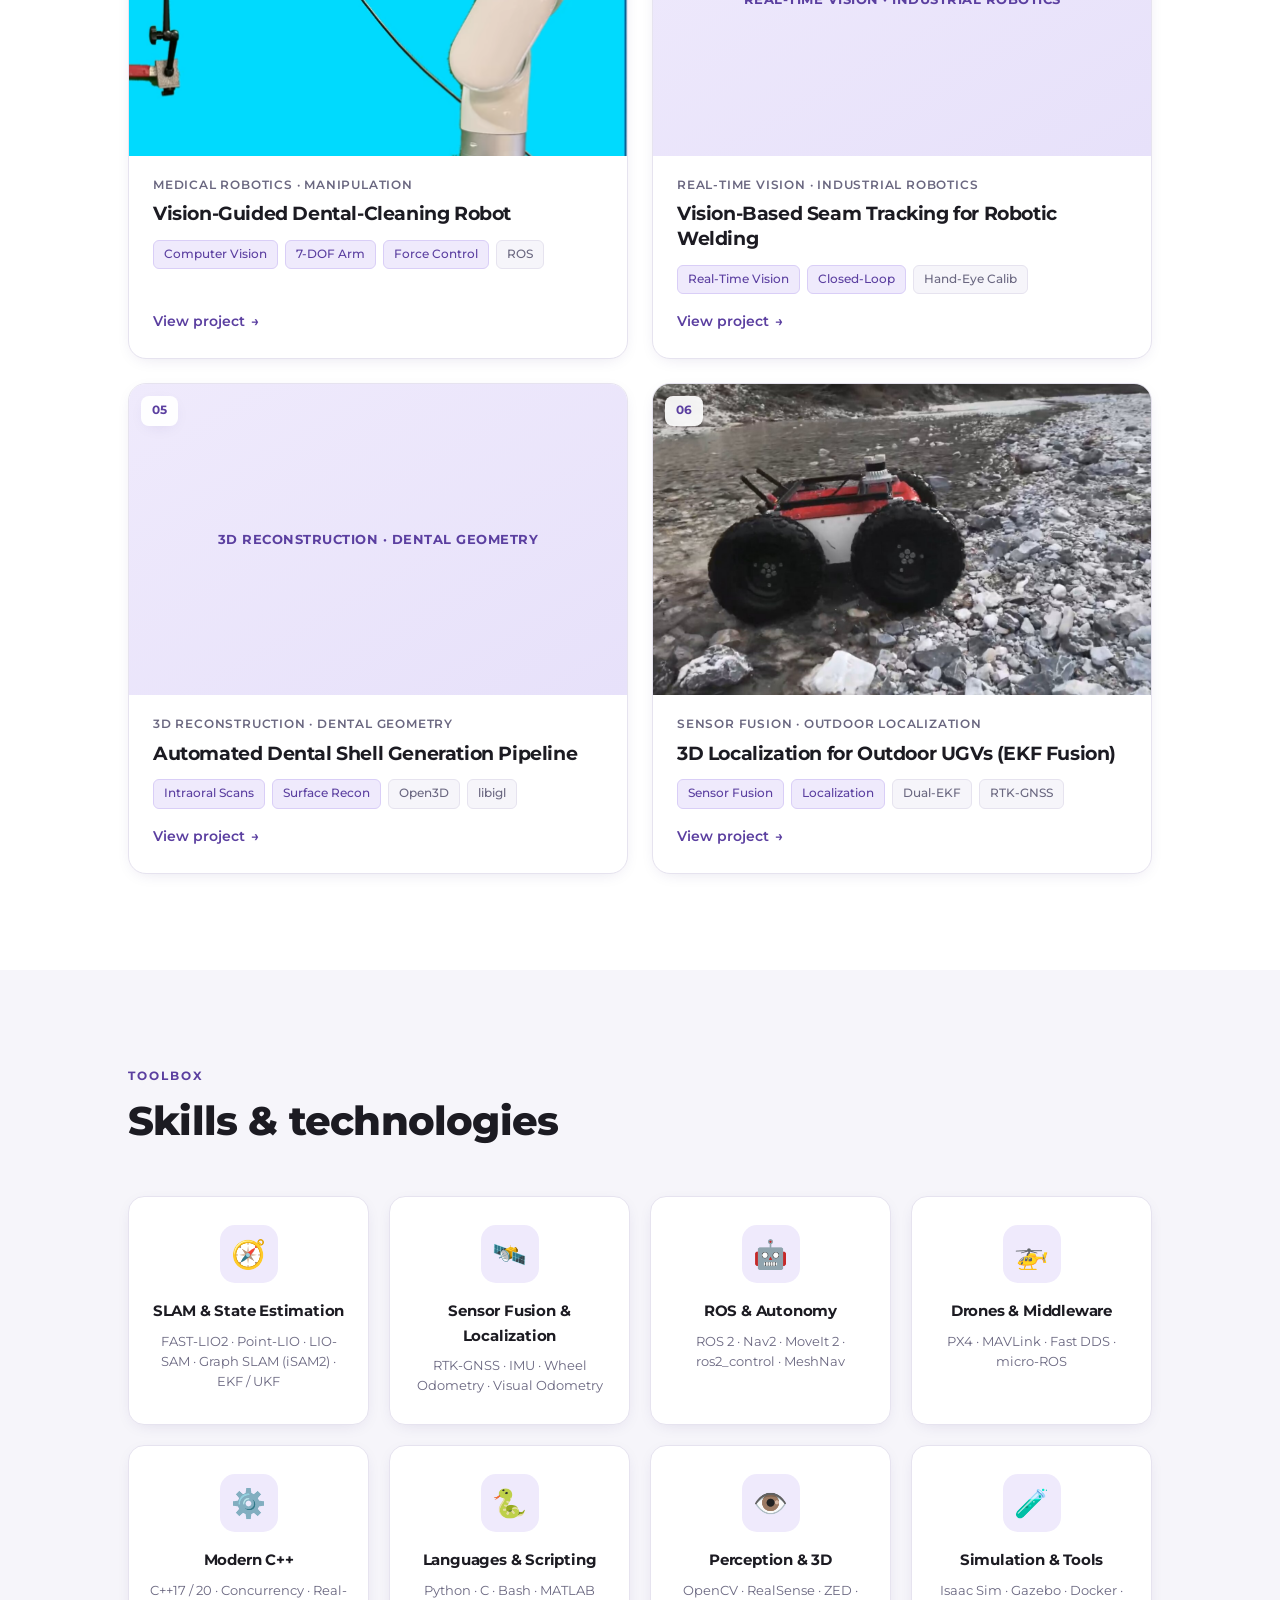
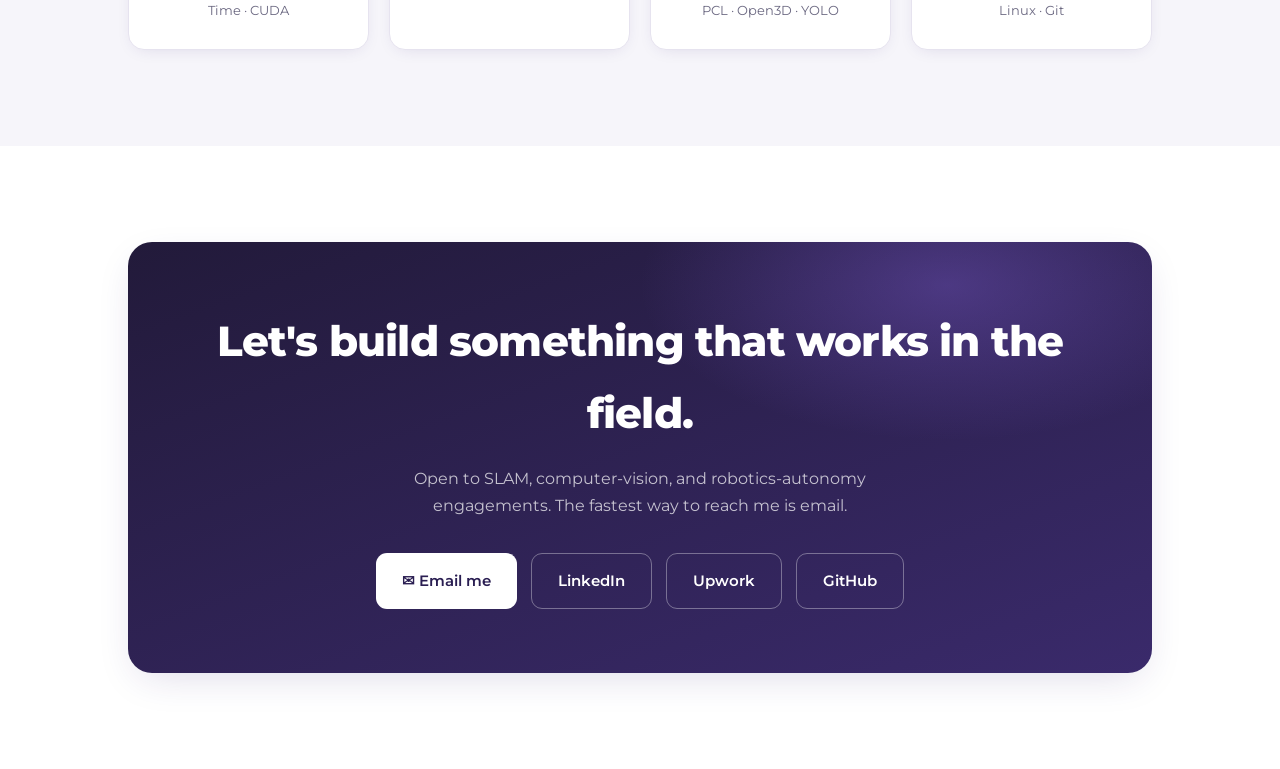
==== commit 1a113cab: "Remove homepage footer (social row + built-with line)" ====
--- a/index.html
+++ b/index.html
@@ -589,16 +589,6 @@
   </div>
 </section>
 
-<footer>
-  <div class="foot-social">
-    <a href="https://www.linkedin.com/in/abdalrhman-gamal-53281a248" target="_blank" rel="noopener">LinkedIn</a>
-    <a href="https://www.upwork.com/freelancers/~011dae3b80d2c48f09" target="_blank" rel="noopener">Upwork</a>
-    <a href="https://github.com/abdalrhmangamal12" target="_blank" rel="noopener">GitHub</a>
-    <a href="mailto:abdalrhmangamal1999@gmail.com">Email</a>
-  </div>
-  © <span id="year">2026</span> Abdalrhman Gamal · Robotics Software Engineer · Built with HTML/CSS, hosted on <a href="https://github.com/abdalrhmangamal12">GitHub Pages</a>
-</footer>
-
 <script>
 // sticky nav shadow
 const nav=document.getElementById('nav');
